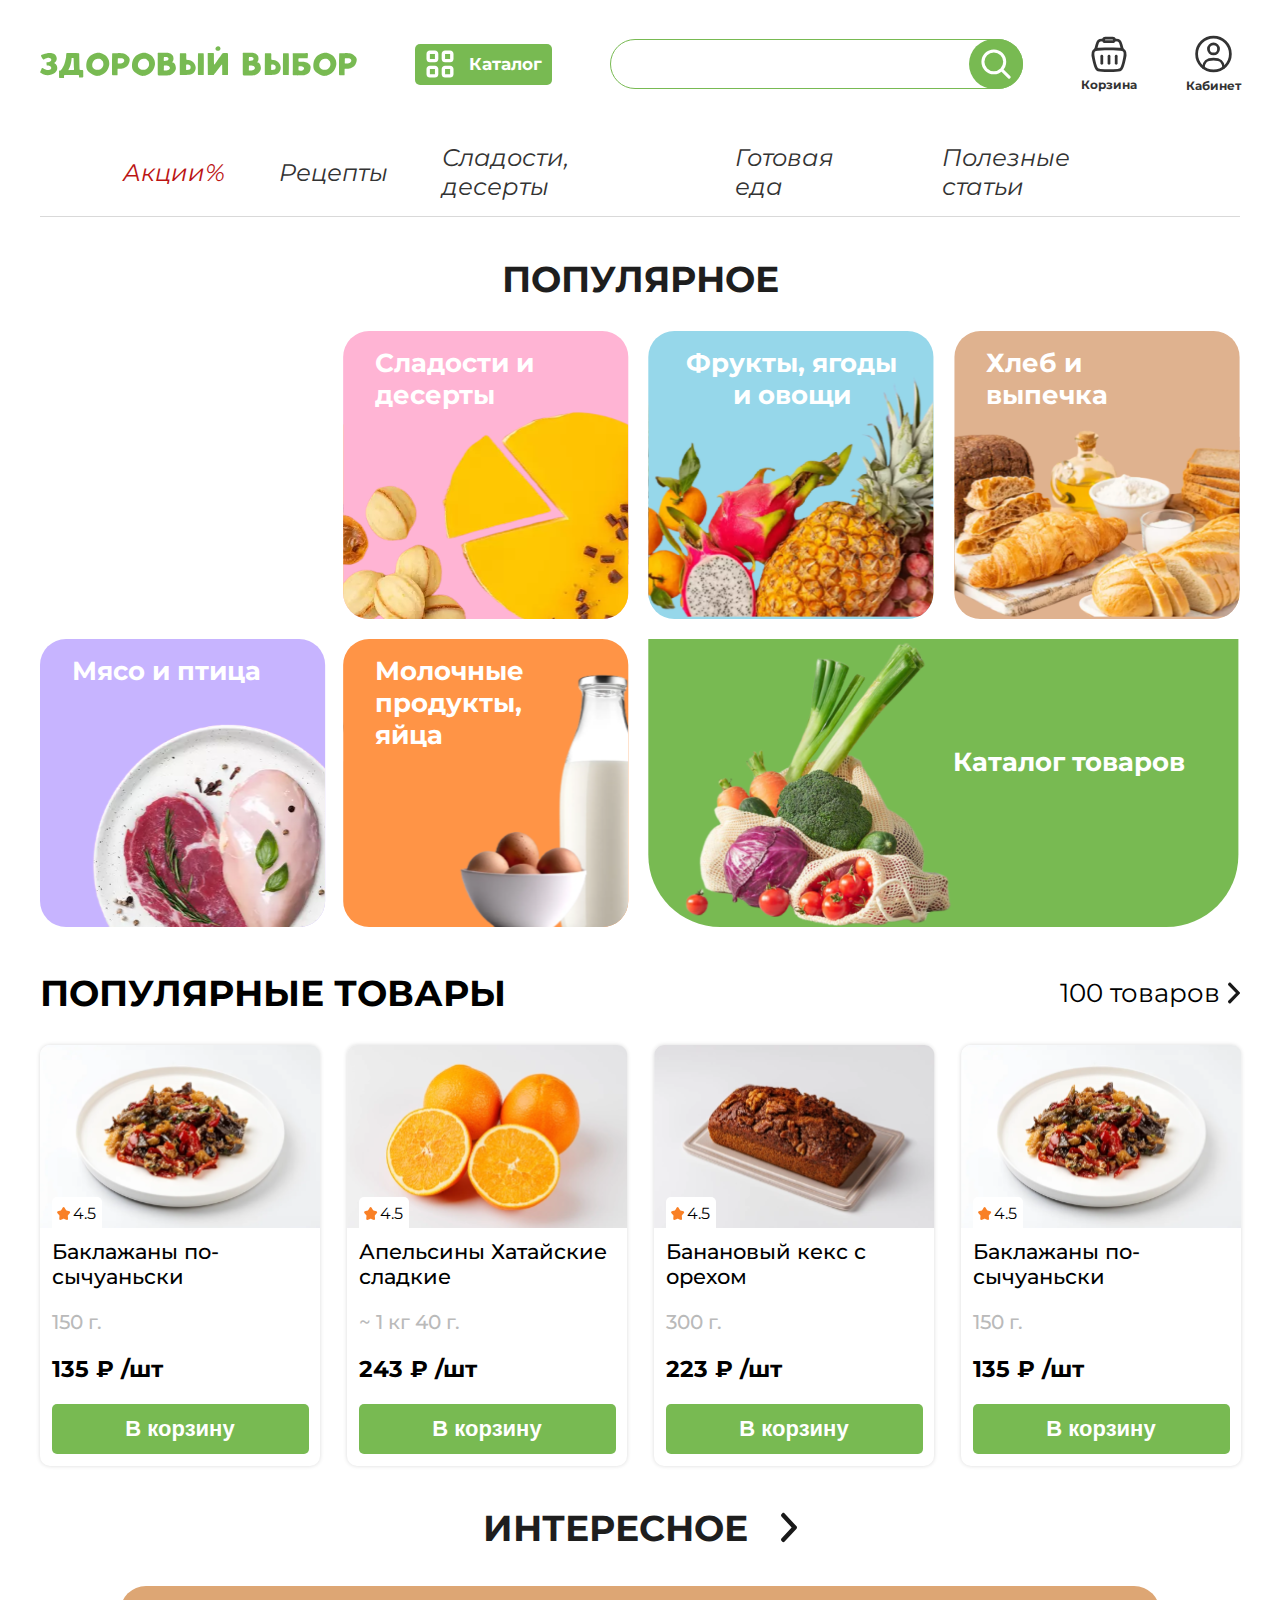
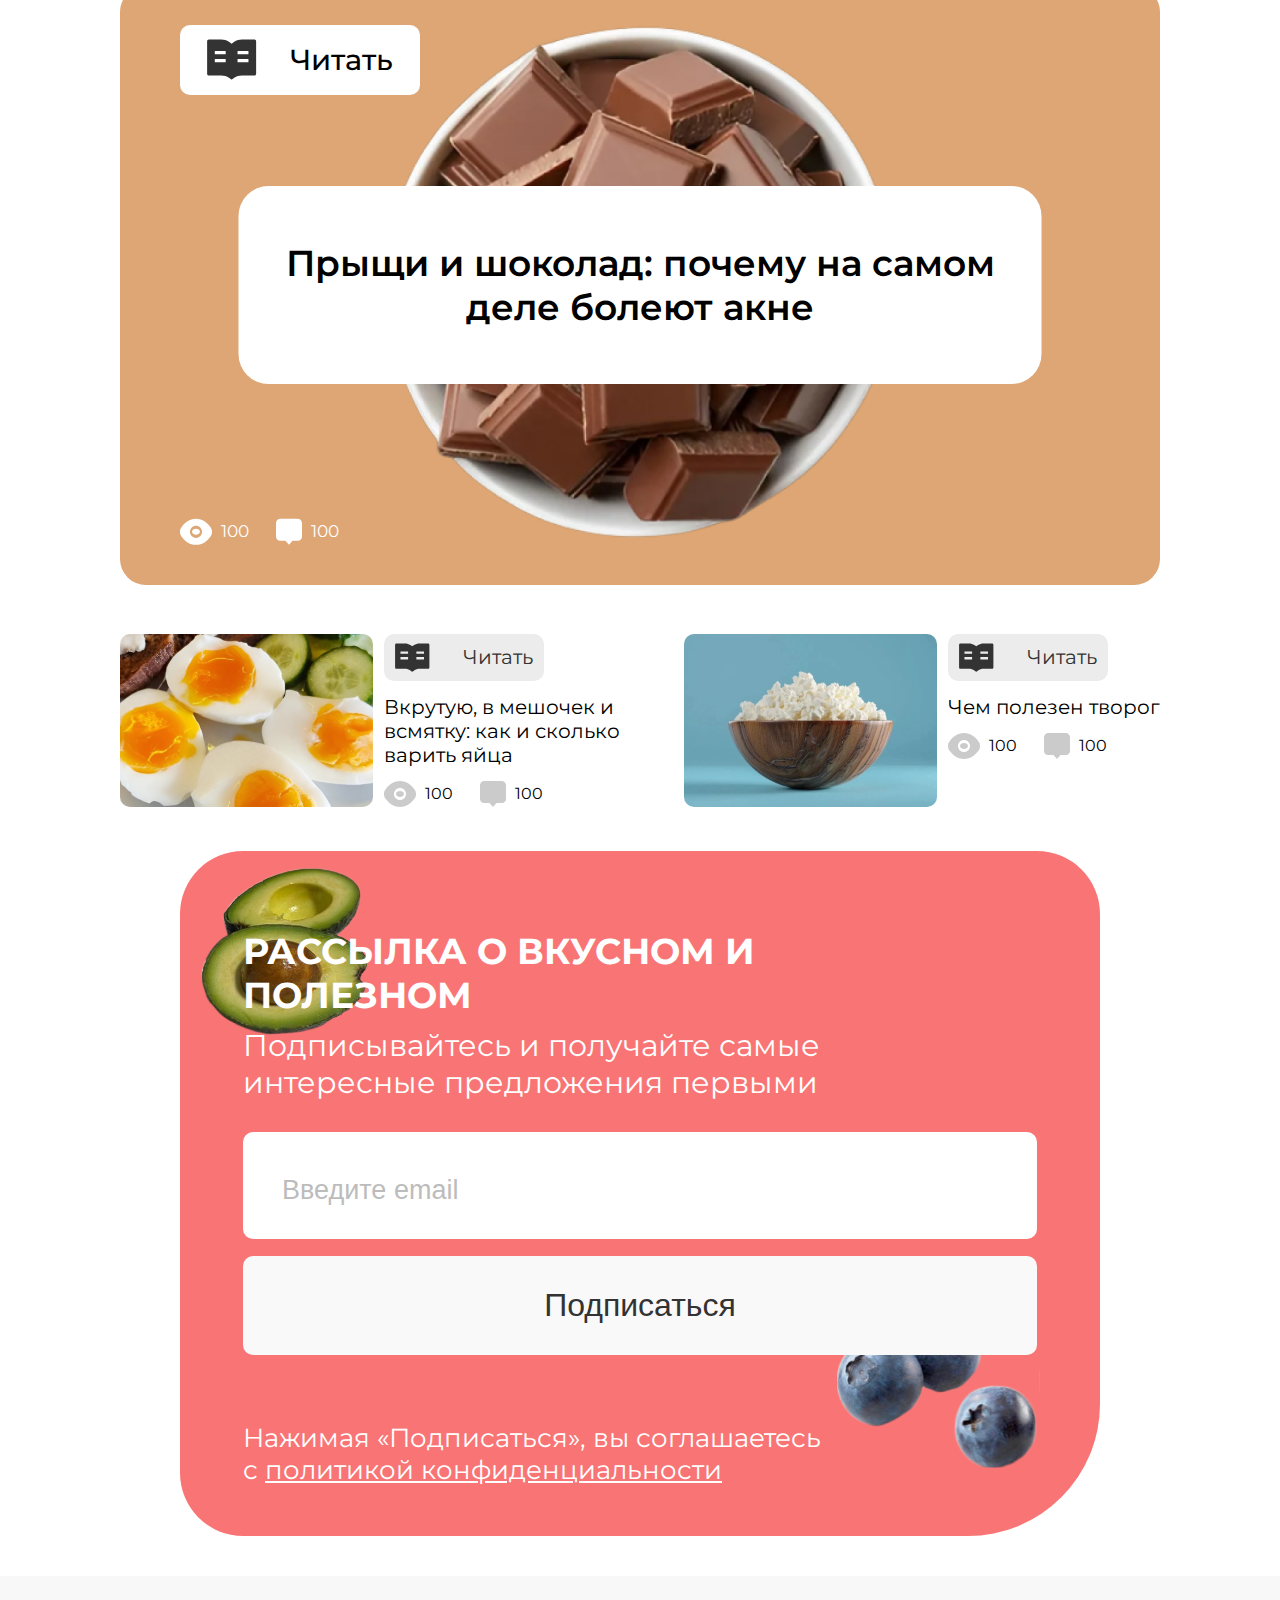
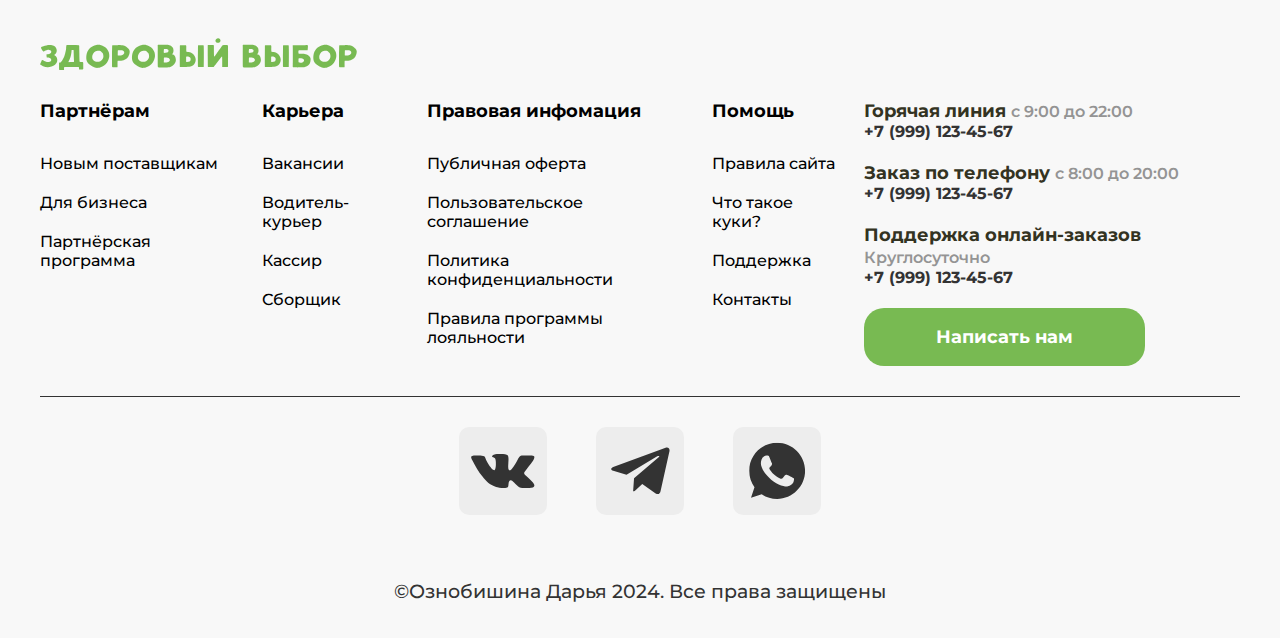
==== index.html @ 28a13ed7 "fix links to page" ====
<!doctype html>
<html lang="ru">
<head>
    <meta charset="UTF-8">
    <meta name="viewport"
          content="width=device-width, user-scalable=no, initial-scale=1.0, maximum-scale=1.0, minimum-scale=1.0">
    <meta http-equiv="X-UA-Compatible" content="ie=edge">
    <link rel="stylesheet" href="assets/css/style.css">
    <title>Главная</title>
</head>
<body>
<!--header-->
<header>
    <div class="max-width">
        <div class="header-logo">
            <a href="index.html"><img src="assets/image/logo.svg" alt=""></a>
        </div>
        <div class="header-catalog">
            <a href="category.html">
                <img src="assets/image/catalog-button.svg" alt="">
                <p>
                    Каталог
                </p>
            </a>
        </div>
        <div class="header-input">
            <form action="" method="">
                <input type="text" name="search" id="">
                <button type="submit"><img src="assets/image/search.svg" alt=""></button>
            </form>
        </div>
        <div class="header-menu">
            <a href="cart.html">
                <img src="assets/image/cart.svg" alt="">
                <p>Корзина</p>
            </a>
            <a href="profile.html">
                <img src="assets/image/account.svg" alt="">
                <p>Кабинет</p>
            </a>
        </div>
    </div>
</header>
<!--categories-->
<div class="categories">
    <div class="max-width">
        <a href="" class="active-category">Акции%</a>
        <a href="">Рецепты</a>
        <a href="">Сладости, десерты</a>
        <a href="">Готовая еда</a>
        <a href="">Полезные статьи</a>
    </div>
</div>
<!--banner-->
<div class="banner">
    <div class="max-width">
    </div>
</div>
<!--популярное-->
<div class="popular">
    <div class="max-width">
        <div class="popular-h">
            ПОПУЛЯРНОЕ
        </div>
        <div class="popular-categories">
            <div class="popular-start">
                <a class="popular-block">
                    <p>Готовые рационы</p>
                    <img src="assets/image/gotovye_products.svg" alt="">
                </a>
                <a class="popular-block">
                    <p>Сладости и десерты</p>
                    <img src="assets/image/sladosti.svg" alt="">
                </a>
                <a class="popular-block">
                    <p>Мясо и птица</p>
                    <img src="assets/image/meat.svg" alt="">
                </a>
                <a class="popular-block">
                    <p>Молочные продукты, яйца</p>
                    <img src="assets/image/milk.svg" alt="">
                </a>
            </div>
            <div class="popular-end">
                <a class="popular-block">
                    <p>Фрукты, ягоды и овощи </p>
                    <img src="assets/image/fructs.svg" alt="">
                </a>
                <a class="popular-block">
                    <p>Хлеб и выпечка</p>
                    <img src="assets/image/bread.svg" alt="">
                </a>
                <a class="popular-block">
                    <p>Каталог товаров</p>
                    <img src="assets/image/catalog.svg" alt="">
                </a>
            </div>
        </div>
    </div>
</div>
<!--популярные продукты-->
<div class="pop">
    <div class="max-width">
        <div class="pop-header">
            <p>ПОПУЛЯРНЫЕ ТОВАРЫ</p>
            <a href="category.html">
                <p>100 товаров</p>
                <img src="assets/image/button.svg" alt="">
            </a>
        </div>
        <div class="pop-main">
            <div class="pop-item">
                <div class="pop-image">
                    <img src="assets/image/product.svg" alt="">
                    <div class="pop-star">
                        <img src="assets/image/star.svg" alt="">
                        <p>4.5</p>
                    </div>
                </div>
                <div class="pop-title">
                    <p>Баклажаны по-сычуаньски</p>
                </div>
                <div class="pop-weight">
                    150 г.
                </div>
                <div class="pop-price">
                    135 ₽ /шт
                </div>
                <form action="" method="post">
                    <button type="submit">В корзину</button>
                </form>
            </div>
            <div class="pop-item">
                <div class="pop-image">
                    <img src="assets/image/product2.svg" alt="">
                    <div class="pop-star">
                        <img src="assets/image/star.svg" alt="">
                        <p>4.5</p>
                    </div>
                </div>
                <div class="pop-title">
                    <p>Апельсины Хатайские сладкие</p>
                </div>
                <div class="pop-weight">
                    ~ 1 кг 40 г.
                </div>
                <div class="pop-price">
                    243 ₽ /шт
                </div>
                <form action="" method="post">
                    <button type="submit">В корзину</button>
                </form>
            </div>
            <div class="pop-item">
                <div class="pop-image">
                    <img src="assets/image/product3.svg" alt="">
                    <div class="pop-star">
                        <img src="assets/image/star.svg" alt="">
                        <p>4.5</p>
                    </div>
                </div>
                <div class="pop-title">
                    <p>Банановый кекс с орехом</p>
                </div>
                <div class="pop-weight">
                    300 г.
                </div>
                <div class="pop-price">
                    223 ₽ /шт
                </div>
                <form action="" method="post">
                    <button type="submit">В корзину</button>
                </form>
            </div>
            <div class="pop-item">
                <div class="pop-image">
                    <img src="assets/image/product4.svg" alt="">
                    <div class="pop-star">
                        <img src="assets/image/star.svg" alt="">
                        <p>4.5</p>
                    </div>
                </div>
                <div class="pop-title">
                    <p>Баклажаны по-сычуаньски</p>
                </div>
                <div class="pop-weight">
                    150 г.
                </div>
                <div class="pop-price">
                    135 ₽ /шт
                </div>
                <form action="" method="post">
                    <button type="submit">В корзину</button>
                </form>
            </div>
        </div>
    </div>
</div>
<!--интересное-->
<div class="interes">
    <div class="max-width">
        <a href="" class="interes-h">
            <p>ИНТЕРЕСНОЕ</p>
            <img src="assets/image/button.svg" alt="">
        </a>
        <div class="intres-main">
            <a href="" class="interes-read">
                <img src="assets/image/book.svg" alt="">
                <p>Читать</p>
            </a>
            <div class="interes-image">
                <img src="assets/image/interes.svg" alt="">
            </div>
            <div class="interes-title">
                <p>Прыщи и шоколад: почему на самом деле болеют акне</p>
            </div>
            <div class="interes-info">
                <div><img src="assets/image/yea.svg" alt="">100</div>
                <div><img src="assets/image/message.svg" alt="">100</div>
            </div>
        </div>
        <div class="interes-side">
            <div class="interes-side-item">
                <div class="interes-side-image">
                    <img src="assets/image/interes3.svg" alt="">
                </div>
                <div class="interes-side-info">
                    <a href="" class="interes-info-read"><img src="assets/image/book.svg" alt="">
                        <p>Читать</p></a>
                    <div class="interes-info-title">
                        Вкрутую, в мешочек и всмятку: как и сколько варить яйца
                    </div>
                    <div class="interes-info-count">
                        <div><img src="assets/image/yea-gray.svg" alt="">
                            <p>100</p></div>
                        <div><img src="assets/image/message-gray.svg" alt="">
                            <p>100</p></div>
                    </div>
                </div>
            </div>
            <div class="interes-side-item">
                <div class="interes-side-image">
                    <img src="assets/image/interes2.svg" alt="">
                </div>
                <div class="interes-side-info">
                    <a href="" class="interes-info-read">
                        <img src="assets/image/book.svg" alt="">
                        <p>Читать</p>
                    </a>
                    <div class="interes-info-title">
                        Чем полезен творог
                    </div>
                    <div class="interes-info-count">
                        <div><img src="assets/image/yea-gray.svg" alt="">
                            <p>100</p></div>
                        <div><img src="assets/image/message-gray.svg" alt="">
                            <p>100</p></div>
                    </div>
                </div>
            </div>
        </div>
    </div>
</div>
<div class="send">
    <div class="max-width">
        <div class="send-block">
            <img src="assets/image/send.svg" alt="">
            <img src="assets/image/send2.svg" alt="">
            <div class="send-h1">РАССЫЛКА О ВКУСНОМ И ПОЛЕЗНОМ</div>
            <div class="send-p">Подписывайтесь и получайте самые интересные предложения первыми</div>
            <form action="" method="post">
                <input type="text" name="" placeholder="Введите email">
                <button type="submit">Подписаться</button>
            </form>
            <div class="send-politic">
                Нажимая «Подписаться», вы соглашаетесь <br>с <a href="">политикой конфиденциальности</a>
            </div>
        </div>
    </div>
</div>
<footer>
    <div class="max-width">
        <div class="footer-info">
            <div class="footer-info-up">
                <a href="index.html"><img src="assets/image/logo.svg" alt=""></a>
            </div>
            <div class="footer-info-down">
                <div class="footer-down-accordion">
                    <div class="footer-accordion-up">
                        Партнёрам
                    </div>
                    <div class="footer-accordion-down">
                        <p>Новым поставщикам</p>
                        <p>Для бизнеса</p>
                        <p>Партнёрская программа</p>
                    </div>
                </div>
                <div class="footer-down-accordion">
                    <div class="footer-accordion-up">
                        Карьера
                    </div>
                    <div class="footer-accordion-down">
                        <p>Вакансии</p>
                        <p>Водитель-курьер</p>
                        <p>Кассир</p>
                        <p>Сборщик</p>
                    </div>
                </div>
                <div class="footer-down-accordion">
                    <div class="footer-accordion-up">
                        Правовая инфомация
                    </div>
                    <div class="footer-accordion-down">
                        <p>Публичная оферта</p>
                        <p>Пользовательское соглашение</p>
                        <p>Политика конфиденциальности</p>
                        <p>Правила программы лояльности</p>
                    </div>
                </div>
                <div class="footer-down-accordion">
                    <div class="footer-accordion-up">
                        Помощь
                    </div>
                    <div class="footer-accordion-down">
                        <p>Правила сайта</p>
                        <p>Что такое куки?</p>
                        <p>Поддержка</p>
                        <p>Контакты</p>
                    </div>
                </div>
                <div class="footer-down-phones">
                    <div class="down-numbers">
                        <div class="down-numbers-title">Горячая линия
                            <span>с 9:00 до 22:00</span></div>
                        <div class="down-numbers-phone">+7 (999) 123-45-67</div>
                    </div>
                    <div class="down-numbers">
                        <div class="down-numbers-title">Заказ по телефону
                            <span>с 8:00 до 20:00</span></div>
                        <div class="down-numbers-phone">+7 (999) 123-45-67</div>
                    </div>
                    <div class="down-numbers">
                        <div class="down-numbers-title">Поддержка онлайн-заказов
                            <span>Круглосуточно</span></div>
                        <div class="down-numbers-phone">+7 (999) 123-45-67</div>
                    </div>
                    <div class="down-button">
                        <a href="">Написать нам</a>
                    </div>
                </div>
            </div>
        </div>
        <div class="footer-messenger">
            <a href=""><img src="assets/image/vk.svg" alt=""></a>
            <a href=""><img src="assets/image/telegram.svg" alt=""></a>
            <a href=""><img src="assets/image/what.svg" alt=""></a>
        </div>
        <div class="footer-right">
            ©Ознобишина Дарья 2024. Все права защищены
        </div>
    </div>
</footer>
</body>
</html>
---- assets/css/style.css ----
/*отключение дефолтных стилей*/
*,
*:before,
*:after {
    padding: 0;
    margin: 0;
    text-decoration: none;
    list-style: none;
    box-sizing: border-box;
}

a {
    color: inherit;
}

/*главные стили*/
body {
    display: flex;
    min-height: 100vh;
    flex-direction: column;
}

.max-width {
    max-width: 1200px;
    margin: 0 auto;
}

@font-face {
    font-family: 'montserrat';
    src: url('../fonts/Montserrat-VariableFont_wght.ttf');
}

@font-face {
    font-family: 'montserrat-italic';
    src: url('../fonts/Montserrat-Italic-VariableFont_wght.ttf');
}

/*хедер*/
header .max-width {
    display: flex;
    align-items: center;
    gap: 58px;
    padding: 35px 0;
    font-family: 'montserrat', sans-serif;
}

.header-catalog {
    padding: 6.5px 10.5px;
    font-size: 17px;
    font-family: 'montserrat', sans-serif;
    font-weight: 700;
    background-color: #78BA52;
    color: white;
    border-radius: 5px;
}

.header-catalog a {
    display: flex;
    align-items: center;
    gap: 15px;
}

.header-input {
    position: relative;
}

.header-input input {
    height: 50px;
    max-width: 413px;
    background-color: transparent;
    border: 1px solid #78ba52;
    border-radius: 25px;
    width: 413px;
    padding-left: 30px;
}

.header-input button {
    position: absolute;
    top: 0;
    right: 0;
    border: none;
    padding: 10px 11.9px;
    background-color: #78BA52;
    border-radius: 100px;
    max-height: 50px;
}

.header-menu {
    display: flex;
    gap: 49px;
    align-items: center;
}

.header-menu a {
    display: flex;
    align-items: center;
    flex-direction: column;
    gap: 5px;
    font-size: 12px;
    font-weight: 700;
    color: #333;
}

/*categories*/
.categories .max-width {
    display: flex;
    gap: 54px;
    align-items: center;
    font-family: 'montserrat-italic', sans-serif;
    padding: 15px 82.5px;
    border-bottom: 1px solid #D9D9D9;
}

.categories .max-width a {
    color: #333;
    font-size: 24px;
}

.categories .max-width .active-category {
    color: #BB1414;
}

/*banner*/
.banner {}

.swiper-button-next,
.swiper-button-prev {
    position: absolute;
    top: 50%;
    transform: translateY(-50%);
    width: 50px;
    height: 50px;
    background-color: rgba(0, 0, 0, 0.5);
    color: white;
    border-radius: 50%;
    text-align: center;
    line-height: 50px;
    cursor: pointer;
}

.swiper-button-prev {
    left: 20px;
}

.swiper-button-next {
    right: 20px;
}

/*popular*/
.popular {
    font-family: 'montserrat', sans-serif;
    margin-top: 40px;
}

.popular-h {
    text-align: center;
    color: #1E1E1E;
    font-size: 36px;
    font-weight: bold;
    margin-bottom: 30px;
}

.popular-block {
    position: relative;
}

.popular-block p {
    position: absolute;
    left: 32px;
    top: 16px;
    font-size: 26px;
    max-width: 223px;
    font-weight: 700;
}

.popular-end .popular-block:first-child {
    text-align: center;
}

.popular-start .popular-block:last-child p {
    max-width: 190px;
}

.popular-end .popular-block:last-child p {
    position: absolute;
    top: 107px;
    left: 305px;
    max-width: 260px;
}

.popular-block img {
    z-index: -1;
}

.popular-categories {
    display: flex;
    color: #fff;
    gap: 19px;
}

.popular-start {
    display: grid;
    grid-template-columns: repeat(2, 1fr);
    grid-column-gap: 17px;
    grid-row-gap: 16px;
}

.popular-end {
    display: flex;
    flex-wrap: wrap;
    column-gap: 20px;
    row-gap: 16px;
}

/*популярные товары*/
.pop {
    font-family: 'montserrat', sans-serif;
    margin-top: 40px;
}

.pop-header {
    display: flex;
    justify-content: space-between;
    align-items: center;
}

.pop-header p {
    font-size: 36px;
    font-weight: bold;
}

.pop-header a p {
    font-size: 26px;
    font-weight: normal;
}

.pop-header a {
    align-items: center;
    display: flex;
    gap: 8px;
}

.pop-main {
    margin-top: 30px;
    display: flex;
    gap: 27px;
}

.pop-item {
    display: flex;
    box-shadow: 0 0 4px rgba(0, 0, 0, 0.15);
    flex-direction: column;
    border-radius: 10px;
    max-width: 280px;

}

.pop-image {
    position: relative;
}

.pop-star {
    position: absolute;
    left: 11.5px;
    bottom: 0;
    display: flex;
    align-items: center;
    gap: 2px;
    padding: 6.73px 5.5px 10px 5.5px;
    background-color: white;
    border-radius: 5px 5px 0 0;
}

.pop-title {
    font-size: 21px;
    font-weight: 500;
    color: #000;
    margin: 6px 11.5px 21px 11.5px;
}

.pop-weight {
    color: #BABABA;
    font-size: 20px;
    font-weight: 500;
    margin: 0 11.5px 21px;
}

.pop-price {
    font-size: 23px;
    font-weight: bold;
    margin: 0 11.5px 21px;
}

.pop-item form {
    padding: 0 11.5px;
    margin-bottom: 11.5px;
}

.pop-item form button {
    width: 100%;
    padding: 12px 0;
    border: none;
    font-size: 22px;
    background-color: #78BA52;
    font-weight: bold;
    border-radius: 5px;
    color: #fff;
}

/*интересное*/
.interes {
    font-family: 'montserrat', sans-serif;
    margin-top: 40px;
}

.interes-h {
    color: #1E1E1E;
    font-weight: bold;
    font-size: 36px;
    display: flex;
    gap: 33px;
    align-items: center;
    justify-content: center;
    margin-bottom: 36px;
}

.interes-h img {
    height: 31px;
}

.intres-main {
    position: relative;
    max-width: 1040px;
    margin: 0 auto;
}

.interes-read {
    position: absolute;
    top: 39px;
    left: 60px;
    display: flex;
    align-items: center;
    gap: 33px;
    background-color: white;
    padding: 14.5px 27px;
    border-radius: 10px;
    font-size: 29px;
    font-weight: 500;
}

.interes-image {
    display: flex;
    align-items: center;
    justify-content: center;
    background-color: #DDA674;
    border-radius: 26px;
}

.interes-title {
    position: absolute;
    max-width: 803px;
    width: 100%;
    text-align: center;
    top: 50%;
    left: 50%;
    transform: translate(-50%, -50%);
    font-weight: 600;
    font-size: 36px;
    background-color: white;
    padding: 55px 45px;
    border-radius: 30px;
}

.interes-info {
    position: absolute;
    font-size: 17px;
    color: white;
    display: flex;
    align-items: center;
    left: 60px;
    bottom: 40px;
    gap: 27px;
}

.interes-info div {
    display: flex;
    gap: 9px;
    align-items: center;
}

.interes-side {
    max-width: 1040px;
    margin: 0 auto;
    display: flex;
    padding-top: 49px;
    justify-content: space-between;
}

.interes-side-item {
    display: flex;
    gap: 11px;
    max-width: 508px;
}

.interes-side-image {}

.interes-side-info {
    display: flex;
    flex-direction: column;
    gap: 14px;
    align-items: start;
}

.interes-info-read {
    color: #333333;
    font-size: 20px;
    font-weight: 400;
    display: flex;
    align-items: center;
    gap: 33px;
    padding: 9px 11px;
    background-color: #ECECEC;
    border-radius: 10px;
}

.interes-info-read img {
    height: 29px;
}

.interes-info-title {
    font-size: 20px;
    font-weight: 400;
}

.interes-info-count {
    display: flex;
    align-items: center;
    gap: 27px;
}

.interes-info-count div {
    display: flex;
    align-items: center;
    gap: 9px;
}

/*форма отправки*/
.send {
    margin-top: 40px;
    font-family: 'montserrat', sans-serif;
}

.send-block {
    max-width: 920px;
    margin: 0 auto;
    display: flex;
    flex-direction: column;
    position: relative;
    background-color: #F97575;
    padding: 78px 63px 50px 63px;
    border-radius: 63px 63px 132px 63px;
}

.send-block img:first-child {
    position: absolute;
    top: 16px;
    left: 21px;
    z-index: 0;
}

.send-block img:nth-child(2) {
    position: absolute;
    bottom: 68px;
    right: 60px;
    z-index: 0;
}

.send-h1 {
    max-width: 675px;
    font-size: 36px;
    font-weight: 700;
    color: #fff;
    z-index: 2;
    margin-bottom: 10px;
}

.send-p {
    max-width: 756px;
    font-size: 30px;
    font-weight: 400;
    color: #fff;
    z-index: 2;
    margin-bottom: 31px;
}

.send-politic {
    color: #fff;
    font-size: 26px;
    font-weight: 400;
    max-width: 600px;
    z-index: 2;
}

.send-block form {
    z-index: 2;
    margin-bottom: 67px;
    display: flex;
    flex-direction: column;
    align-items: center;
}

.send-block form input {
    width: 100%;
    padding: 43px 0 33px 39px;
    border-radius: 10px;
    border: none;
    margin-bottom: 17px;
    outline: none;
    color: #333;
    font-size: 27px;
    font-weight: 500;
}

.send-block form input::placeholder {
    color: #BCBCBC;
    font-size: 27px;
    font-weight: 500;
    text-align: start;
}

.send-block form button {
    width: 100%;
    color: #333;
    font-size: 32px;
    font-weight: 500;
    border-radius: 10px;
    padding: 31px 0;
    border: none;
    background-color: #F9F9F9;
    cursor: pointer;
}

.send-politic a {
    text-decoration-line: underline;
}

/*footer*/
footer {
    background-color: #F8F8F8;
    font-family: 'montserrat', sans-serif;
    margin-top: 40px;
}

.footer-info {
    display: flex;
    flex-direction: column;
}

.footer-info-up {
    margin: 62px 0 25px;
}

.footer-info-down {
    display: flex;
    gap: 29px;
    margin-bottom: 30px;
}

.footer-down-accordion {}

.footer-accordion-up {
    font-size: 18px;
    font-weight: 700;
    margin-bottom: 32px;
}

.footer-accordion-down {
    display: flex;
    flex-direction: column;
    font-size: 16px;
    font-weight: 500;
    gap: 20px;
}

.footer-down-phones {
    display: flex;
    flex-direction: column;
    align-items: start;
    gap: 21px;
}

.down-numbers {}

.down-numbers-title {
    font-weight: 700;
    font-size: 18px;
    color: #332;
}

.down-numbers-title span {
    font-size: 16px;
    font-weight: 600;
    color: #949494;
}

.down-numbers-phone {
    color: #333;
    font-weight: 700;
    font-size: 16px;
}

.down-button {
    border-radius: 20px;
    font-size: 18px;
    font-weight: 700;
    color: #fff;
    background-color: #78BA52;
    padding: 18px 72px;
}

.footer-messenger {
    border-top: 1px solid #333333;
    display: flex;
    justify-content: center;
    align-items: center;
    gap: 49px;
    padding: 30px 0;
}

.footer-messenger a {
    background-color: #EDEDED;
    height: 88px;
    width: 88px;
    display: flex;
    align-items: center;
    border-radius: 10px;
    justify-content: center;

}

.footer-right {
    color: #333;
    font-size: 19px;
    font-weight: 500;
    text-align: center;
    padding: 35px 0;
}

.category .max-width {
    padding-top: 40px;
    display: flex;
    gap: 35px;
    flex-direction: column;
    padding-left: 80px;
    padding-right: 80px;
}

.category-path {
    font-family: 'montserrat', sans-serif;
    font-size: 28px;
    font-weight: 400;
    color: #9b9b9b;
}

.category-title {
    font-family: 'montserrat', sans-serif;
    font-size: 36px;
    font-weight: 500;
    color: #333;
}

.category-blocks {
    display: grid;
    grid-template-columns: repeat(4, 1fr);
    gap: 26px;
}

.category-block {
    position: relative;
}

.category-block p {
    font-family: 'montserrat', sans-serif;
    font-style: italic;
    color: #161616;
    position: absolute;
    left: 24px;
    top: 24px;
    font-size: 22px;
    font-weight: 500;
    max-width: 172px;
}

.popular-block img {
    z-index: -1;
}


.catalog {
    margin-top: 40px;
}

.catalog .max-width {
    padding-top: 40px;
    display: flex;

    gap: 58px;
    flex-direction: column;

    justify-content: center;
    align-items: center;
    padding-left: 80px;
}

.catalog--back {
    display: flex;
    align-items: center;
    gap: 6px;
    margin-left: 430px;

}

.catalog--back a {
    font-family: 'montserrat', sans-serif;
    font-size: 28px;
    font-weight: 400;
    color: #333;
}

.catalog-parts {
    display: flex;
    gap: 80px;
}

.catalog-filter {
    display: flex;
    flex-direction: column;
    gap: 14px;
    padding: 0 17px;
    border: 2px solid #78ba52;
    max-width: max-content;
    max-height: 140px;
}

.filter-title {
    padding-left: 17px;
    font-family: 'montserrat', sans-serif;
    font-size: 24px;
    font-weight: 500;
    color: #333;
}

.filter-items {
    padding-left: 17px;
    display: flex;
    gap: 15px;
    flex-direction: column;
}

.filter-item {

    display: flex;
    /* align-items: center;
    justify-content: center; */
    gap: 15px;
}

.filter-item .catalog-checkbox {
    border: 4px solid #d9d9d9;
    border-radius: 5px;
    width: 30px;
    height: 30px;
}

.filter-item p {
    display: flex;
    align-items: center;
    justify-content: center;
    font-family: 'montserrat', sans-serif;
    font-size: 14px;
    font-weight: 400;
    color: #333;
}

.catalog-main {
    display: flex;
    flex-direction: column;
}

.catalog-main-title {
    font-family: 'montserrat', sans-serif;
    font-size: 36px;
    font-weight: 500;
    color: #333;
}

.catalog-main-extra {
    padding-top: 7px;
    display: flex;
    align-items: flex-end;
    /* justify-content: space-between; */
    gap: 246px;
    flex-direction: row;
    max-width: 840px;
}

.extra-count {
    font-family: 'montserrat', sans-serif;
    font-size: 24px;
    font-weight: 400;
    color: #333;
}

.extra-action {
    display: flex;
    align-items: flex-start;
    justify-content: flex-start;
    flex-direction: row;
    gap: 27px;
}

.active-filter {
    display: flex;
    align-items: center;
    justify-content: center;
    font-family: 'montserrat', sans-serif;
    font-size: 17px;
    font-weight: 500;
    text-align: center;
    color: #78ba52;
    border-radius: 10px;
    width: 198px;
    height: 47px;
    background: #e1f2d7;
}

.filter {
    display: flex;
    align-items: center;
    justify-content: center;

    font-family: 'montserrat', sans-serif;
    font-size: 17px;
    font-weight: 400;
    text-align: center;
    color: #333;
    border-radius: 10px;
    width: 198px;
    height: 47px;
    background: #e7e7e7;
}


.catalog-main-blocks {
    padding-top: 59px;
    display: grid;
    grid-template-columns: repeat(2, 1fr);
    gap: 24px;
}

.catalog-main-block {
    display: flex;
    box-shadow: 0 0 4px rgba(0, 0, 0, 0.15);
    flex-direction: column;
    border-radius: 10px;
    max-width: 400px;
}

.catalog-image {
    position: relative;

}

.imageProduct {

    width: 400px;
    height: 208px;
}

.catalog-star {
    position: absolute;
    left: 11.5px;
    bottom: 0;
    display: flex;
    align-items: center;
    gap: 2px;
    padding: 10px 10px 10px 10px;
    background-color: #fff;
    border-radius: 5px 5px 0 0;
}

.catalog-star img {
    width: 20px;
    height: 20px;
}

.catalog-star p {
    font-family: 'montserrat', sans-serif;
    font-weight: 600;
    font-size: 16px;
    color: #000;
}

.catalog-title {
    font-size: 28px;
    font-weight: 500;
    color: #333;
    font-family: 'montserrat', sans-serif;

    margin: 23px 16.8px 14px 16.8px;
    height: 64px;
}

.catalog-weight {
    color: #BABABA;
    font-size: 24px;
    font-weight: 500;
    font-family: 'montserrat', sans-serif;

    margin: 0 16.8px 17px;
}

.catalog-price {
    display: flex;
    justify-content: center;
    align-items: center;

    font-family: 'montserrat', sans-serif;
    font-size: 24px;
    font-weight: 700;
    color: #333;

    margin: 0 16.8px 17px;

    border-radius: 10px;
    width: 148px;
    height: 56px;
    background: #f1f1f1;
}


.catalog-main-block form {
    padding: 0 11.5px;
    margin-bottom: 11.5px;
}

.catalog-main-block form button {
    width: 100%;
    padding: 12px 0;
    border: none;
    font-size: 22px;
    background-color: #78BA52;
    font-weight: bold;
    border-radius: 5px;
    color: #fff;
}

.catalog-switch {
    display: flex;
    justify-content: center;
    align-items: center;

    width: 699px;
    height: 66px;
    gap: 58px;
}

.button {
    display: flex;
    align-items: center;
    justify-content: center;

    border: 1px solid #8b8b8b;
    padding: 20px 40px;
    width: 189px;
    height: 66px;
    background: #fff;

    font-family: 'montserrat', sans-serif;
    color: #8b8b8b;
    font-size: 30px;
    font-weight: 500;
}

.active-number {


    padding: 20px 40px;
    width: 81px;
    height: 66px;
    background: #78ba52;
    display: flex;
    justify-content: center;
    align-items: center;
}

.active-number a {
    font-family: 'montserrat', sans-serif;
    color: #fff;
    font-size: 30px;
    font-weight: 500;
}

.number {
    display: flex;
    justify-content: center;
    align-items: center;
    border: 1px solid #8b8b8b;
    padding: 20px 40px;
    width: 81px;
    height: 66px;
    background: #fff;
}

.number a {
    font-family: 'montserrat', sans-serif;
    color: #8b8b8b;
    font-size: 30px;
    font-weight: 500;
}

.switch-number {

    display: flex;
    flex-direction: row;
    gap: 42px;
    width: 205px;
    height: 66px;

}
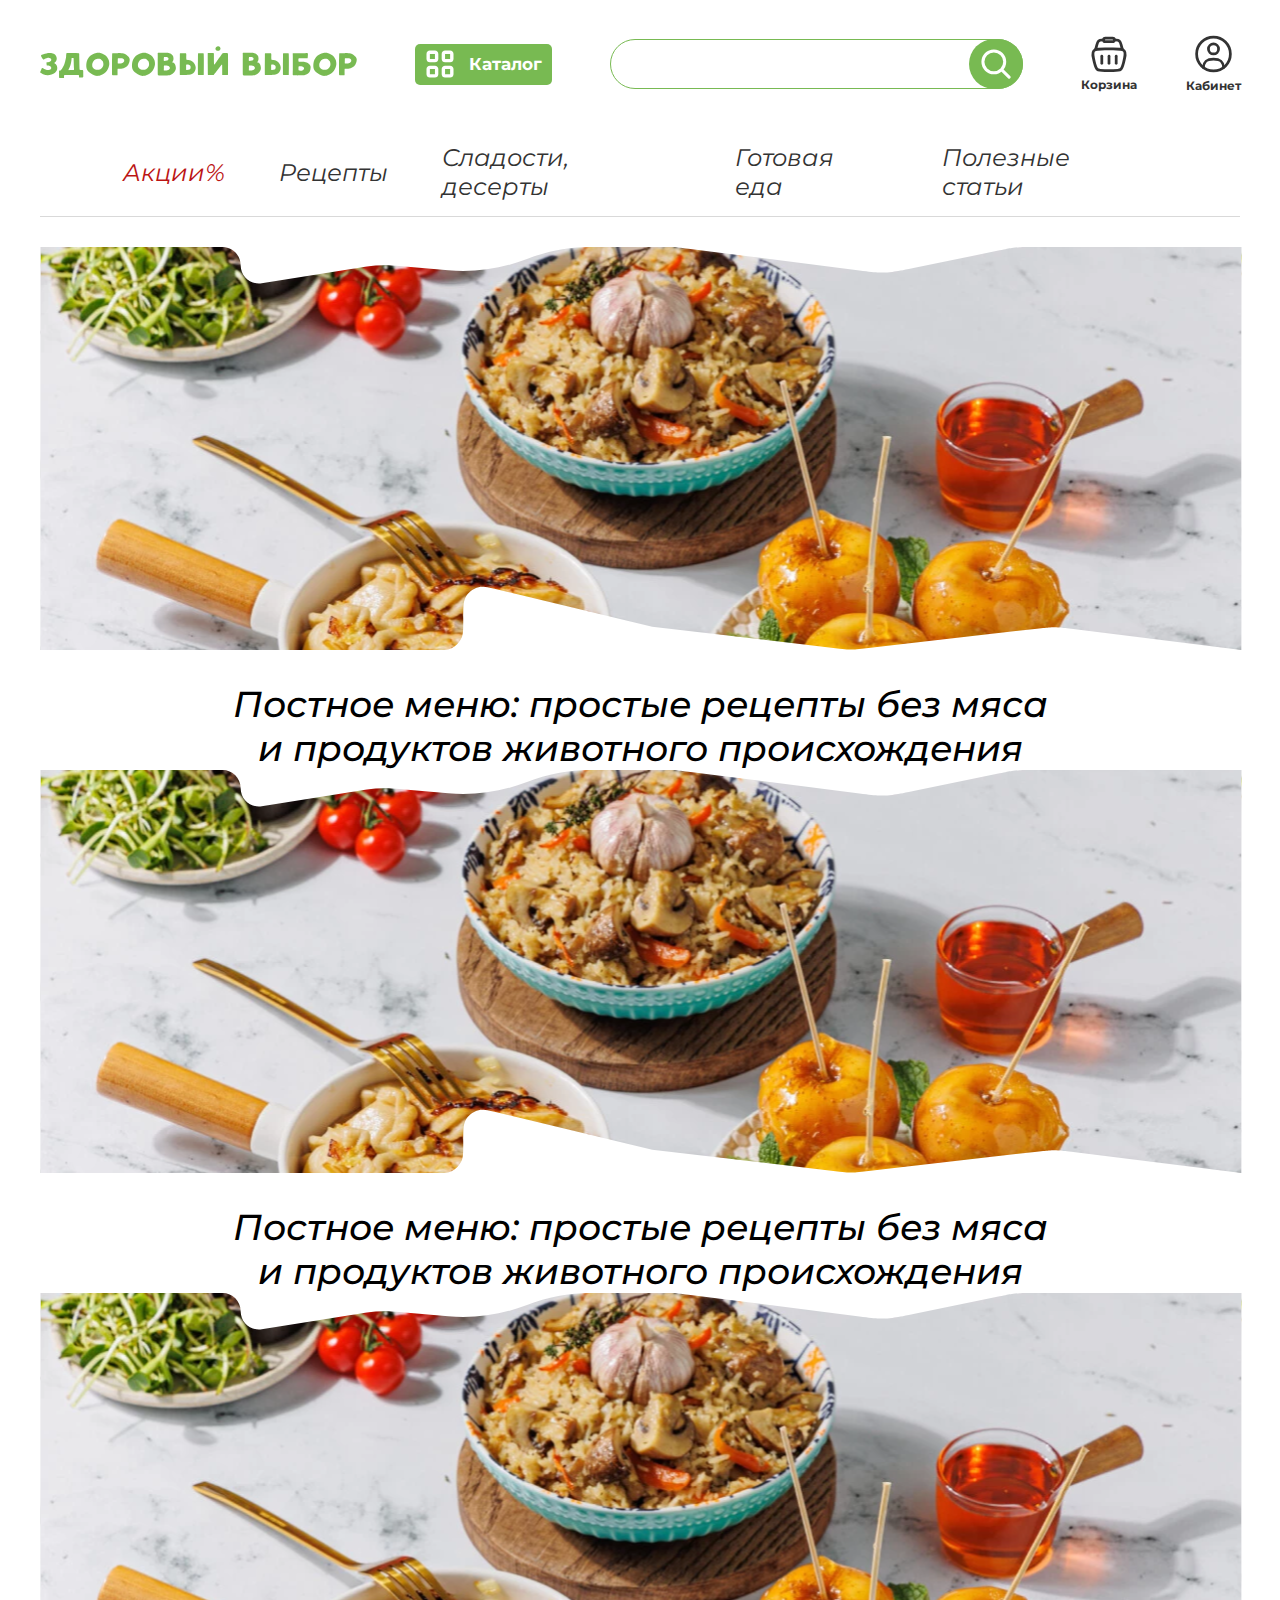
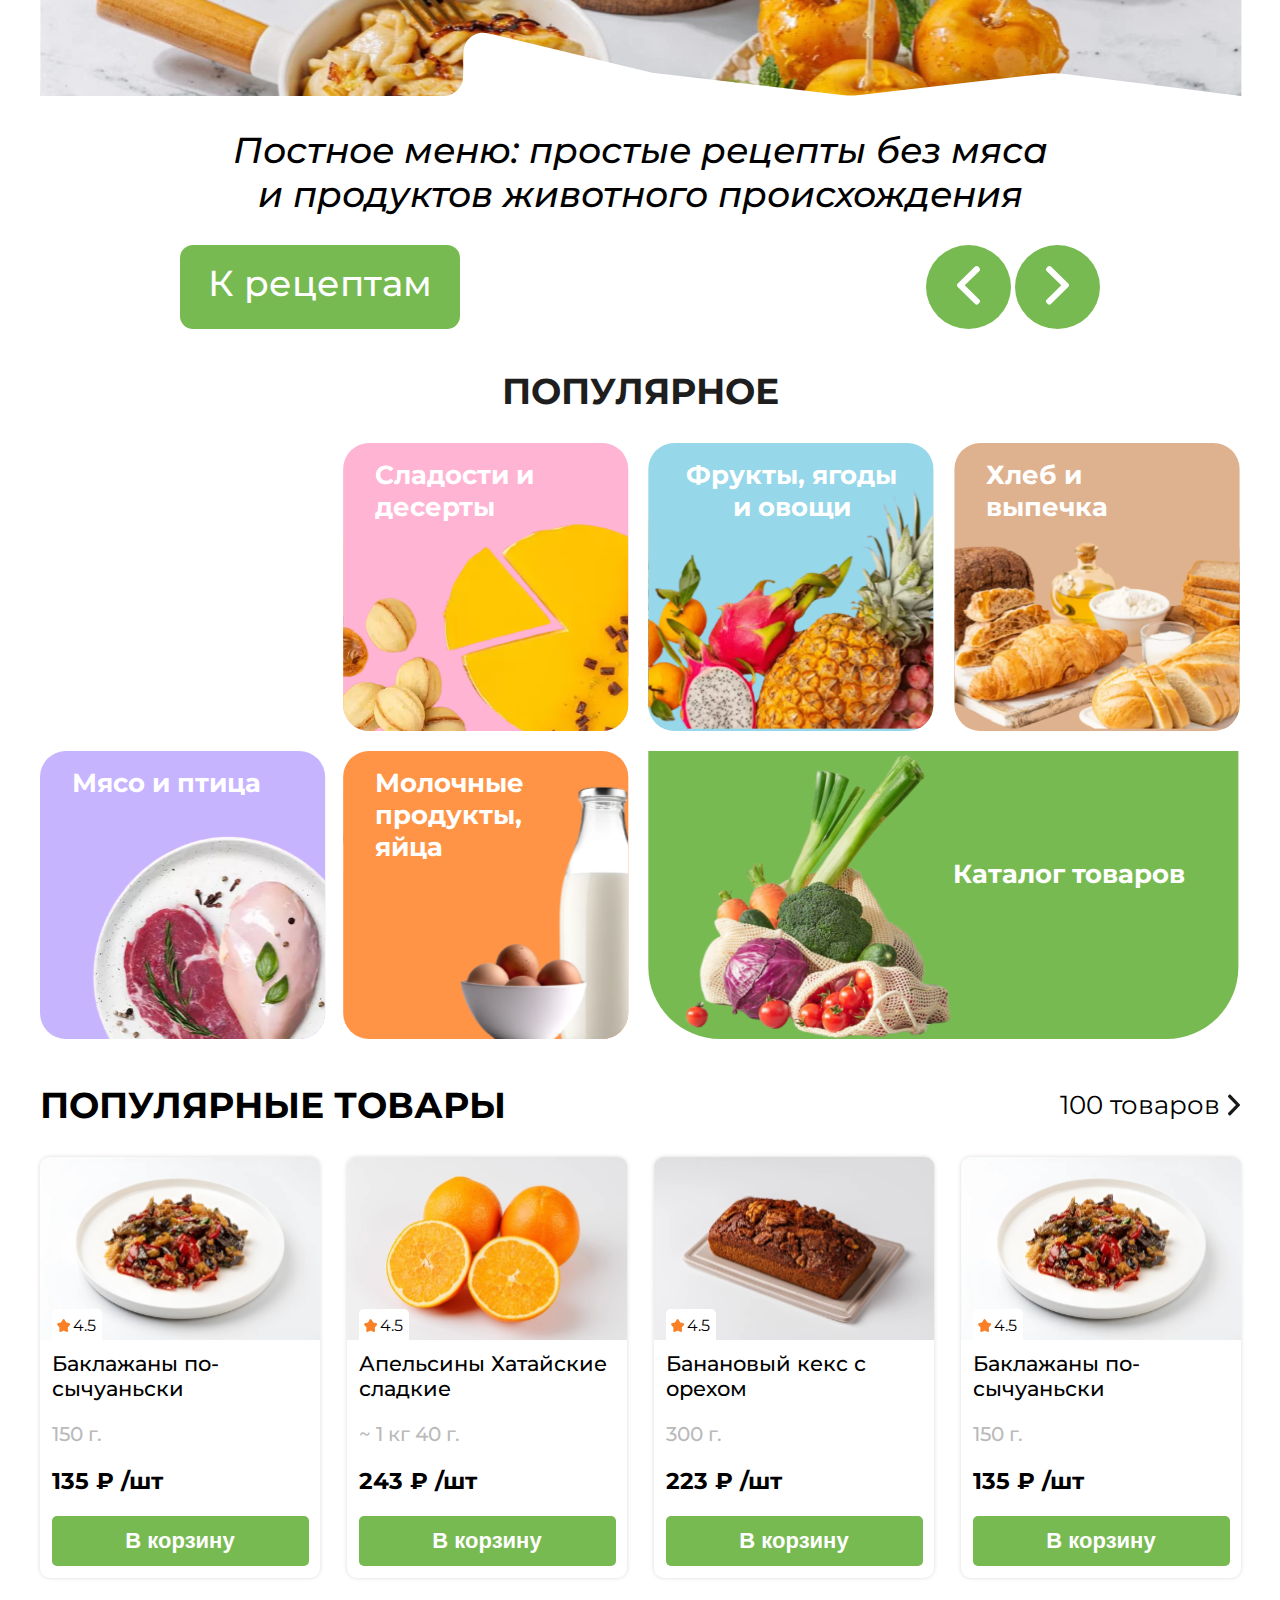
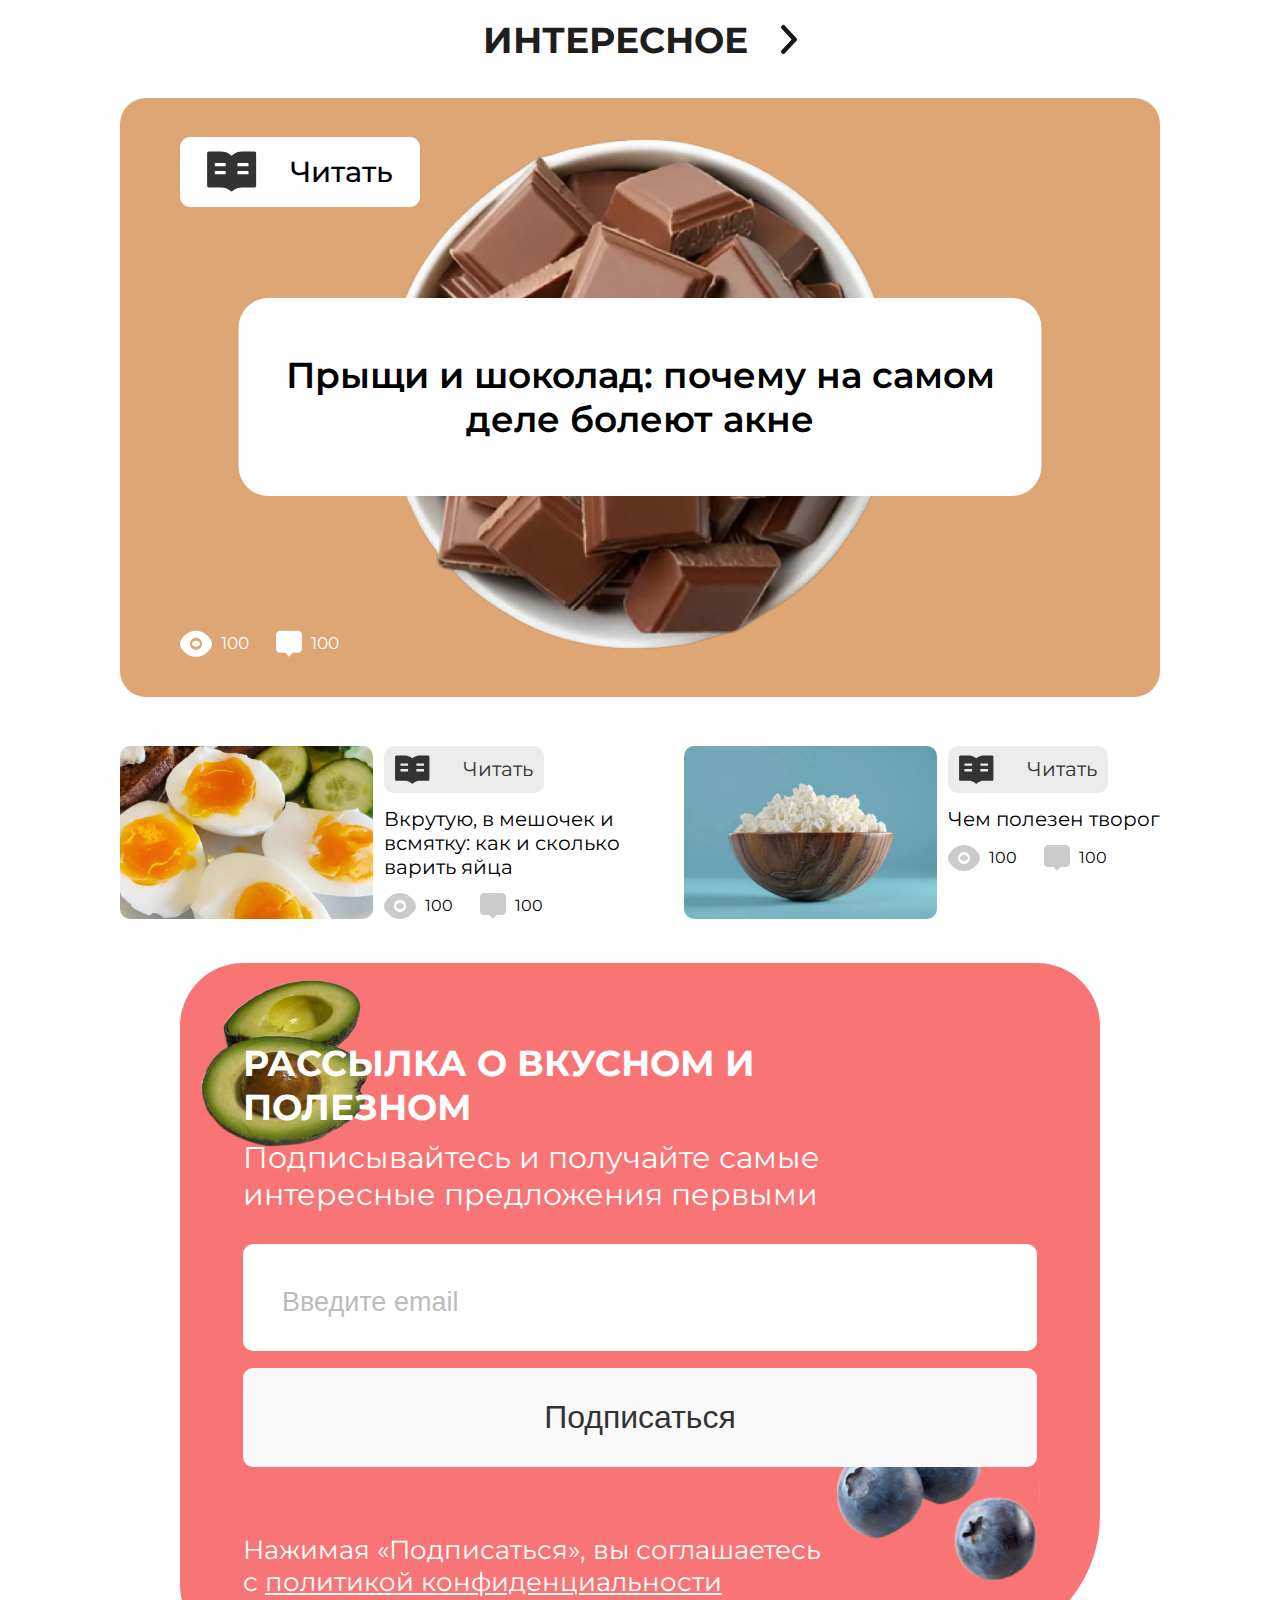
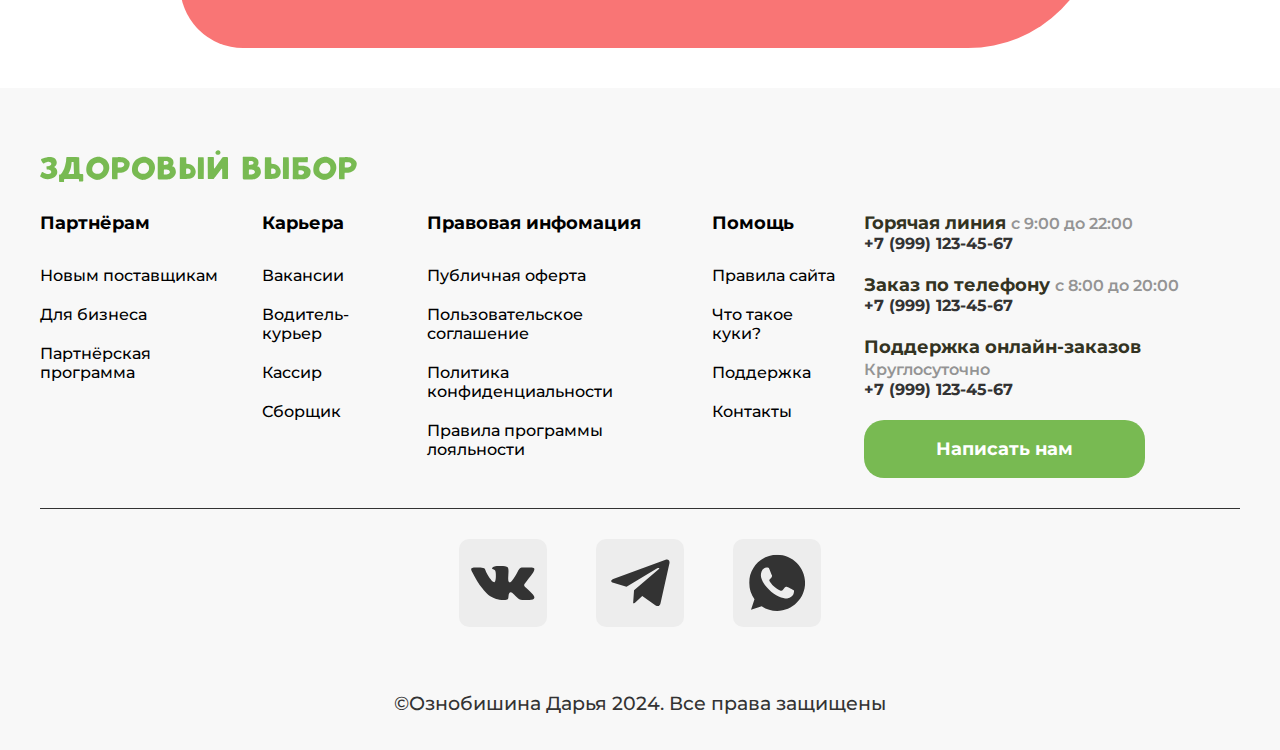
==== commit 2dfcee40: "add banner slider" ====
--- a/index.html
+++ b/index.html
@@ -6,6 +6,8 @@
           content="width=device-width, user-scalable=no, initial-scale=1.0, maximum-scale=1.0, minimum-scale=1.0">
     <meta http-equiv="X-UA-Compatible" content="ie=edge">
     <link rel="stylesheet" href="assets/css/style.css">
+    <link rel="stylesheet" href="https://cdn.jsdelivr.net/npm/@glidejs/glide/dist/css/glide.core.min.css">
+    <link rel="stylesheet" href="https://cdn.jsdelivr.net/npm/@glidejs/glide/dist/css/glide.theme.min.css">
     <title>Главная</title>
 </head>
 <body>
@@ -54,8 +56,45 @@
 <!--banner-->
 <div class="banner">
     <div class="max-width">
-    </div>
-</div>
+        <div class="glide">
+            <div class="glide__track" data-glide-el="track">
+                <ul class="glide__slides">
+                    <li class="glide__slide">
+                        <img src="assets/image/banner.svg" alt="Image 1">
+                        <p>Постное меню: простые рецепты без мяса <br>и продуктов животного происхождения</p>
+                    </li>
+                    <li class="glide__slide">
+                        <img src="assets/image/banner.svg" alt="Image 2">
+                        <p>Постное меню: простые рецепты без мяса <br>и продуктов животного происхождения</p>
+                    </li>
+                    <li class="glide__slide">
+                        <img src="assets/image/banner.svg" alt="Image 3">
+                        <p>Постное меню: простые рецепты без мяса <br>и продуктов животного происхождения</p>
+                    </li>
+                </ul>
+            </div>
+            <div class="banner-bottom">
+                <a href="">К рецептам</a>
+                <div class="custom-controls" data-glide-el="controls">
+                    <button class="glide__arrow glide__arrow--right" data-glide-dir="<"><img src="assets/image/banner_left.svg" alt=""></button>
+                    <button class="glide__arrow glide__arrow--left" data-glide-dir=">"><img src="assets/image/banner_right.svg" alt=""></button>
+                </div>
+            </div>
+        </div>
+    </div>
+</div>
+<script src="https://cdn.jsdelivr.net/npm/@glidejs/glide"></script>
+<script>
+    new Glide('.glide', {
+        type: 'slider',
+        startAt: 0,
+        perView: 1,
+        autoplay: 3000,
+        hoverpause: true,
+        animationDuration: 1000,
+        animationTimingFunc: 'linear'
+    }).mount();
+</script>
 <!--популярное-->
 <div class="popular">
     <div class="max-width">
--- a/assets/css/style.css
+++ b/assets/css/style.css
@@ -25,6 +25,15 @@
     margin: 0 auto;
 }
 
+.max-width-form {
+    max-width: 539px;
+    margin: 0 auto;
+}
+
+.container {
+    flex: 1;
+}
+
 @font-face {
     font-family: 'montserrat';
     src: url('../fonts/Montserrat-VariableFont_wght.ttf');
@@ -121,30 +130,51 @@
 }
 
 /*banner*/
-.banner {}
-
-.swiper-button-next,
-.swiper-button-prev {
-    position: absolute;
-    top: 50%;
-    transform: translateY(-50%);
-    width: 50px;
-    height: 50px;
-    background-color: rgba(0, 0, 0, 0.5);
+.banner {
+    margin-top: 30px;
+}
+.custom-controls {
+    position: relative;
+}
+.custom-controls button{
+    background-color: rgb(120, 186, 82);
+    border-width: initial;
+    border-style: none;
+    border-color: initial;
+    border-image: initial;
+    border-radius: 50%;
+    padding: 21px 30px;
+
+}
+
+.glide__slide{
+    text-align: center;
+}
+
+.banner-bottom{
+    max-width: 920px;
+    margin: 29px auto 0;
+    display: flex;
+    justify-content: space-between;
+}
+
+.banner-bottom a{
+    font-size: 36px;
+    font-family: montserrat, sans-serif;
+    font-weight: 500;
+    background-color: rgb(120, 186, 82);
     color: white;
-    border-radius: 50%;
-    text-align: center;
-    line-height: 50px;
-    cursor: pointer;
-}
-
-.swiper-button-prev {
-    left: 20px;
-}
-
-.swiper-button-next {
-    right: 20px;
-}
+    padding: 16px 28px;
+    border-radius: 13px;
+}
+
+.glide__slide p{
+    margin-top: 28px;
+    font-size: 36px;
+    font-family: montserrat-italic, sans-serif;
+    font-weight: 500;
+}
+/* Добавляем стили для кнопок */
 
 /*popular*/
 .popular {
@@ -758,10 +788,7 @@
 }
 
 .filter-item {
-
-    display: flex;
-    /* align-items: center;
-    justify-content: center; */
+    display: flex;
     gap: 15px;
 }
 
@@ -788,6 +815,14 @@
 }
 
 .catalog-main-title {
+    display: flex;
+    width: 100%;
+    justify-content: space-between;
+
+}
+
+.catalog-main-title p {
+
     font-family: 'montserrat', sans-serif;
     font-size: 36px;
     font-weight: 500;
@@ -797,9 +832,10 @@
 .catalog-main-extra {
     padding-top: 7px;
     display: flex;
-    align-items: flex-end;
-    /* justify-content: space-between; */
-    gap: 246px;
+    width: 100%;
+    align-items: end;
+    justify-content: space-between;
+    /* gap: 246px; */
     flex-direction: row;
     max-width: 840px;
 }
@@ -983,8 +1019,6 @@
 }
 
 .active-number {
-
-
     padding: 20px 40px;
     width: 81px;
     height: 66px;
@@ -1027,4 +1061,903 @@
     width: 205px;
     height: 66px;
 
+}
+
+
+.login,
+.register,
+.changeUser {
+    margin-top: 40px;
+    margin-bottom: 40px;
+
+    display: flex;
+    flex-direction: column;
+    justify-content: center;
+    align-items: center;
+}
+
+.login-h,
+.register-h,
+.changeUser-h {
+    font-family: 'montserrat', sans-serif;
+    font-size: 36px;
+    font-weight: 600;
+    letter-spacing: 0%;
+    color: #111;
+    margin-bottom: 22px;
+}
+
+.login form,
+.register form,
+.changeUser form {
+    width: 480px;
+    display: flex;
+    flex-direction: column;
+}
+
+.login form label,
+.register form label,
+.changeUser form label {
+    font-family: 'montserrat', sans-serif;
+    font-size: 20px;
+    font-weight: 500;
+    letter-spacing: 0%;
+    color: #4C4C4C;
+    margin-bottom: 16px;
+}
+
+.login form input,
+.register form input,
+.changeUser form input {
+    border: 1px solid #8B8B8B;
+    padding: 20px;
+    margin-bottom: 35px;
+
+    font-family: 'montserrat', sans-serif;
+    font-size: 20px;
+    color: #8B8B8B;
+    font-weight: 400;
+    letter-spacing: 0%;
+}
+
+.login form input::placeholder,
+.register form input::placeholder,
+.changeUser form input::placeholder {
+    font-family: 'montserrat', sans-serif;
+    font-size: 20px;
+    color: #8B8B8B;
+    font-weight: 400;
+    letter-spacing: 0%;
+}
+
+.login button,
+.register button,
+.changeUser button {
+    color: #fff;
+    background-color: #78ba52;
+    font-size: 24px;
+    padding: 20px 0;
+    font-weight: 600;
+    letter-spacing: 0%;
+    border: none;
+    margin-bottom: 35px;
+}
+
+.login a,
+.register a {
+    font-family: 'montserrat', sans-serif;
+    font-size: 24px;
+    font-weight: 600;
+    letter-spacing: 0%;
+    color: #333;
+    background-color: transparent;
+    border: 1px solid #78ba52;
+    text-align: center;
+    padding: 20px 0;
+}
+
+.extraButtonAdmin {
+    display: flex;
+    flex-direction: column;
+    gap: 8px;
+}
+
+.addProduct {
+    border-radius: 10px;
+    padding: 10px;
+    width: 199px;
+    height: 43px;
+    font-family: 'montserrat', sans-serif;
+    font-weight: 600;
+    font-size: 17px;
+    text-align: center;
+    color: #fff;
+    background: #78ba52;
+}
+
+.cart {
+    margin-top: 24px;
+}
+
+.cart-path a {
+    font-family: 'montserrat', sans-serif;
+    font-weight: 400;
+    font-size: 28px;
+    color: #9b9b9b;
+}
+
+.cart-title {
+    margin-top: 35px;
+    margin-bottom: 50px;
+
+    font-family: 'montserrat', sans-serif;
+    font-weight: 600;
+    font-size: 36px;
+    color: #333;
+}
+
+.cart-parts {
+    display: flex;
+    width: 100%;
+    justify-content: space-between;
+}
+
+.cart-left {
+    display: flex;
+    flex-direction: column;
+}
+
+.leftCartTitle {
+    margin-bottom: 16px;
+    font-family: 'montserrat', sans-serif;
+
+    font-weight: 500;
+    font-size: 26px;
+    color: #333;
+}
+
+.cart-left form {
+    width: 502px;
+    display: flex;
+    flex-direction: column;
+}
+
+.cart-left form label {
+    margin-top: 10px;
+    font-family: 'montserrat', sans-serif;
+    font-size: 20px;
+    font-weight: 500;
+    letter-spacing: 0%;
+    color: #4C4C4C;
+    margin-bottom: 10px;
+}
+
+.cart-left form input {
+    border-radius: 5px;
+    width: 100%;
+    height: 86px;
+    border: 1px solid #8B8B8B;
+    padding: 32px;
+    font-family: 'montserrat', sans-serif;
+    font-size: 20px;
+    color: #8B8B8B;
+    font-weight: 400;
+    letter-spacing: 0%;
+}
+
+.cart-left form input::placeholder {
+    font-family: 'montserrat', sans-serif;
+    font-size: 20px;
+    color: #8B8B8B;
+    font-weight: 400;
+    letter-spacing: 0%;
+}
+
+.cart-right {
+    display: flex;
+    flex-direction: column;
+}
+
+.countCart {
+    display: flex;
+    width: 100%;
+    justify-content: space-between;
+}
+
+.countCart a {
+    font-family: 'montserrat', sans-serif;
+
+    font-weight: 400;
+    font-size: 28px;
+    color: #000;
+}
+
+.countCart p {
+    font-family: 'montserrat', sans-serif;
+
+    font-weight: 500;
+    font-size: 28px;
+    color: #000;
+}
+
+.delete {
+    display: flex;
+    justify-content: center;
+    gap: 5px;
+}
+
+.productCart {
+    margin-top: 49px;
+    padding-bottom: 49px;
+    display: flex;
+    gap: 20px;
+    border-bottom: 1px solid #8b8b8b;
+}
+
+.infaCart {
+    display: flex;
+    flex-direction: column;
+    width: 100%;
+    gap: 16px;
+}
+
+.titleCartProduct {
+    font-family: 'montserrat', sans-serif;
+    font-weight: 500;
+    font-size: 28px;
+    color: #1e1e1e;
+}
+
+.extraInfaCart {
+    display: flex;
+    width: 100%;
+    align-items: center;
+    justify-content: space-between;
+}
+
+.priceCart {
+    border-radius: 10px;
+    width: 113px;
+    height: 40px;
+
+    background: #dda674;
+
+    font-family: 'montserrat', sans-serif;
+    display: flex;
+    align-items: center;
+    justify-content: center;
+    font-weight: 700;
+    font-size: 20px;
+    color: #fff;
+}
+
+.counterCart {
+    display: flex;
+    width: 176px;
+    height: 58px;
+}
+
+.counter--minus {
+    display: flex;
+    justify-content: center;
+    align-items: center;
+    width: 58px;
+    height: 58px;
+    background: #78ba52;
+}
+
+.counter--count {
+    display: flex;
+    align-items: center;
+    justify-content: center;
+    border: 1px solid #78ba52;
+    width: 60px;
+    height: 58px;
+    font-family: 'montserrat', sans-serif;
+    font-weight: 500;
+    font-size: 26px;
+    color: #333;
+}
+
+.counter--plus {
+    display: flex;
+    justify-content: center;
+    align-items: center;
+    width: 58px;
+    height: 58px;
+    background: #78ba52;
+}
+
+.infaPriceCart {
+    margin-top: 17px;
+    padding-bottom: 17px;
+
+    display: flex;
+    gap: 21px;
+    flex-direction: column;
+
+    border-bottom: 1px solid #8b8b8b;
+}
+
+.infaPriceText {
+    font-family: 'montserrat', sans-serif;
+
+    font-weight: 500;
+    font-size: 25px;
+    color: #333;
+    display: flex;
+    width: 100%;
+    justify-content: space-between;
+}
+
+.infaPriceExtra {
+    font-family: 'montserrat', sans-serif;
+    font-weight: 500;
+    font-size: 15px;
+    color: #8b8b8b;
+}
+
+.infaPriceMain {
+    display: flex;
+    width: 100%;
+    justify-content: space-between;
+
+    font-family: 'montserrat', sans-serif;
+    font-weight: 600;
+    font-size: 25px;
+    color: #333;
+}
+
+.buttonCart {
+    margin-top: 25px;
+    border-radius: 5px;
+    width: 560px;
+    height: 77px;
+    background: #78ba52;
+    font-family: 'montserrat', sans-serif;
+    font-weight: 700;
+    font-size: 26px;
+    color: #fff;
+    display: flex;
+    justify-content: center;
+    align-items: center;
+}
+
+.product-path {
+    margin-top: 40px;
+    display: flex;
+    gap: 6px;
+    align-items: center;
+}
+
+.product-path a {
+    font-family: 'montserrat', sans-serif;
+    font-weight: 400;
+    font-size: 28px;
+    color: #333;
+}
+
+.product-part {
+    display: flex;
+    flex-direction: column;
+    gap: 40px;
+    margin-top: 48px;
+
+}
+
+.product-top {
+    display: flex;
+    width: 100%;
+    justify-content: space-between;
+}
+
+.product-down {
+    display: flex;
+    width: 100%;
+    justify-content: space-between;
+}
+
+
+.product-left {
+    display: flex;
+    flex-direction: column;
+    width: 100%;
+    max-width: 560px;
+    justify-content: space-between;
+}
+
+.product-down .product-left {
+    gap: 16px;
+}
+
+.product-right {
+    display: flex;
+    flex-direction: column;
+    gap: 16px;
+    max-width: 500px;
+}
+
+
+.product-name {
+    font-family: 'montserrat', sans-serif;
+    font-weight: 600;
+    font-size: 36px;
+    color: #1e1e1e;
+}
+
+.product-star {
+    display: flex;
+    gap: 5px;
+}
+
+.product-star p {
+    font-family: 'montserrat', sans-serif;
+    font-weight: 500;
+    font-size: 26px;
+    color: #333;
+}
+
+.groupStars {
+    display: flex;
+    gap: 5px;
+}
+
+.groupStars img {
+    width: 28px;
+    height: 28px;
+}
+
+.infa {
+    display: flex;
+    align-items: center;
+    gap: 22px;
+}
+
+.price-product {
+    display: flex;
+    align-items: center;
+    justify-content: center;
+    border-radius: 10px;
+    width: 233px;
+    height: 67px;
+    background: #dda674;
+}
+
+.price-product p {
+    font-family: 'montserrat', sans-serif;
+    font-weight: 700;
+    font-size: 36px;
+    text-align: center;
+    color: #fff;
+}
+
+
+.weight-product {
+    font-family: 'montserrat', sans-serif;
+    font-weight: 500;
+    font-size: 28px;
+    color: #bababa;
+}
+
+.product-button {
+    border-radius: 5px;
+    max-width: 560px;
+    height: 90px;
+    background: #78ba52;
+    display: flex;
+    justify-content: center;
+    align-items: center;
+
+    font-family: 'montserrat', sans-serif;
+    font-weight: 700;
+    font-size: 35px;
+    text-align: center;
+    color: #fff;
+}
+
+
+
+.block-name {
+    font-family: 'montserrat', sans-serif;
+    font-weight: 700;
+    font-size: 32px;
+    color: #333;
+}
+
+.block-text {
+    max-width: 560px;
+    font-family: 'montserrat', sans-serif;
+    font-weight: 400;
+    font-size: 22px;
+    color: #333;
+}
+
+.block-infa {
+    display: flex;
+    gap: 29px;
+    width: 100%;
+}
+
+.block-item {
+    display: flex;
+    flex-direction: column;
+}
+
+.name-item {
+    font-family: 'montserrat', sans-serif;
+    font-weight: 400;
+    font-size: 24px;
+    color: #333;
+}
+
+.numbers-item {
+    font-family: 'montserrat', sans-serif;
+    font-weight: 700;
+    font-size: 26px;
+    color: #333;
+}
+
+
+.red {
+    margin: 74px auto;
+    max-width: 703px;
+    border: 5px solid #d9d9d9;
+    padding: 23px 68.5px 26.5px 68.5px;
+    display: flex;
+    flex-direction: column;
+    align-items: center;
+}
+
+.red-h {
+    font-family: 'montserrat', sans-serif;
+    font-size: 38px;
+    font-weight: 400;
+    text-align: center;
+    letter-spacing: 0%;
+    color: #333;
+}
+
+.red-input {
+    width: 100%;
+    display: flex;
+    flex-direction: column;
+    gap: 25px;
+    margin-top: 20px;
+}
+
+.red-input label {
+    font-family: 'montserrat', sans-serif;
+    font-size: 22px;
+    font-weight: 500;
+    letter-spacing: 0%;
+}
+
+.red-input input[type='text'] {
+    font-family: 'montserrat', sans-serif;
+    font-size: 22px;
+
+    border: 2px solid #c1c1c1;
+    border-radius: 10px;
+    height: 50px;
+}
+
+
+.red button {
+    font-family: 'montserrat', sans-serif;
+    margin-top: 20px;
+    font-size: 18px;
+    color: #fff;
+    font-weight: 600;
+    letter-spacing: 0%;
+    border: none;
+    padding: 21px 94.5px;
+    background-color: #78ba52;
+    border-radius: 5px;
+}
+
+.container {
+    flex: 1;
+}
+
+.accordion {
+    padding-top: 52px;
+    margin-bottom: 44px;
+
+}
+
+.details {
+    border-top: 1px solid #8b8b8b;
+    border-bottom: 1px solid #8b8b8b;
+
+
+    position: relative;
+    display: block;
+    max-width: 100%;
+    padding-top: 35px;
+    padding-bottom: 15px;
+
+    background: rgba(255, 255, 255, 0.5);
+    border-radius: 5px;
+    transition: 0.3s;
+    overflow: hidden;
+}
+
+.details::after {
+
+    z-index: 12;
+    position: absolute;
+    right: 24px;
+    top: 45px;
+    content: "";
+    display: block;
+    width: 14px;
+    height: 14px;
+    border-right: 3px solid #333333;
+    border-bottom: 3px solid #333333;
+    transform: rotate(-45deg);
+    transform-origin: center;
+    transition: .3s;
+}
+
+.details[open]::after {
+    transform: rotate(45deg);
+}
+
+.details[open] .details__content {
+    margin-top: 0;
+}
+
+.details__title {
+    z-index: 10;
+    position: relative;
+    background: #fff;
+    border-radius: 5px;
+
+    padding-bottom: 24px;
+    font-family: 'montserrat', sans-serif;
+    font-weight: 700;
+    font-size: 28px;
+    color: #333;
+    cursor: pointer;
+    list-style: none;
+    font-weight: 700;
+    transition: .3s;
+}
+
+.details__content {
+    z-index: 0;
+    position: relative;
+    padding: 24px;
+    font-size: 18px;
+    margin-top: -100px;
+    transition: .3s;
+}
+
+.details__content p {
+    font-family: 'montserrat', sans-serif;
+    font-weight: 400;
+    font-size: 22px;
+    color: #333;
+}
+
+.details__content p:last-child {
+    margin-bottom: 0;
+}
+
+.details__content p:first-child {
+    margin-top: 0;
+}
+
+.buttonActionProducts {
+    display: flex;
+    width: 100%;
+    justify-content: space-between;
+}
+
+.buttonChangeProducts,
+.buttonDeleteProducts {
+    display: flex;
+    align-items: center;
+    justify-content: center;
+    border-radius: 20px;
+    padding: 10px;
+    width: 247px;
+    height: 52px;
+}
+
+
+
+.buttonChangeProducts {
+    background: rgba(96, 141, 208, 0.88);
+}
+
+.buttonDeleteProducts {
+    background: #E07272;
+}
+
+.buttonAddProducts a,
+.buttonChangeProducts a,
+.buttonDeleteProducts a {
+    font-family: 'montserrat', sans-serif;
+    font-weight: 500;
+    font-size: 20px;
+    text-align: center;
+    color: #fff;
+}
+
+.profile .max-width {
+    padding-top: 54px;
+    padding-bottom: 54px;
+
+    background-color: #F3F3F3;
+    display: flex;
+    justify-content: center;
+    align-items: center;
+    gap: 100px;
+}
+
+.icon-user {
+    display: flex;
+
+}
+
+.nameUser {
+    font-family: 'montserrat', sans-serif;
+    font-weight: 500;
+    font-size: 32px;
+    color: #040404;
+}
+
+.switch-pages-profile {
+    display: flex;
+    gap: 14px;
+    flex-wrap: wrap;
+    max-width: 684px;
+}
+
+.switch-pages-profile a {
+    border: 1px solid #8b8b8b;
+    border-radius: 5px;
+    padding: 10px 15px;
+    width: max-content;
+    height: 57px;
+    background: #fff;
+
+
+    font-family: 'montserrat', sans-serif;
+    font-weight: 400;
+    font-size: 30px;
+    color: #111;
+}
+
+.switch-pages-profile a:hover {
+    background: #78ba52;
+    color: #fff;
+}
+
+
+.about-count-month {
+    font-family: 'montserrat', sans-serif;
+    font-weight: 400;
+    font-size: 36px;
+    color: #000;
+}
+
+.infa-about-blocks {
+    font-family: 'montserrat', sans-serif;
+    font-weight: 400;
+    font-size: 28px;
+    color: #000;
+}
+
+.profile-inCatalog {
+    display: flex;
+    align-items: center;
+    font-family: 'montserrat', sans-serif;
+    font-weight: 500;
+    font-size: 26px;
+    color: #fff;
+    border-radius: 10px;
+    padding: 20px 40px;
+    width: max-content;
+    height: 58px;
+    background: #78ba52;
+}
+
+.profile-infa .max-width {
+    margin-top: 56px;
+    display: flex;
+    flex-direction: column;
+    gap: 40px;
+}
+
+.about-count-month,
+.infa-about-blocks,
+.profile-inCatalog,
+.switch-pages-profile,
+.request {
+    margin-left: 139px;
+}
+
+.about-count-month,
+.infa-about-blocks,
+.profile-inCatalog {
+    max-width: 482px;
+}
+
+.profile-requests {
+    display: grid;
+    grid-template-columns: repeat(2, 1fr);
+    row-gap: 40px;
+}
+
+.request {
+    padding: 15px 18px;
+    max-width: 395px;
+    height: 250px;
+    background: #f9f9f9;
+
+    display: flex;
+    flex-direction: column;
+    justify-content: space-between;
+}
+
+.request-data {
+    display: flex;
+    gap: 20px;
+}
+
+.data,
+.time {
+    font-family: 'montserrat', sans-serif;
+    font-weight: 400;
+    font-size: 16px;
+    color: #8b8b8b;
+}
+
+.request-count {
+    font-family: 'montserrat', sans-serif;
+    font-weight: 500;
+    font-size: 16px;
+    color: #111;
+}
+
+.request-price {
+    font-family: 'montserrat', sans-serif;
+    font-weight: 600;
+    font-size: 20px;
+    color: #111;
+}
+
+.button-requet {
+    display: flex;
+    gap: 9px;
+    flex-direction: column;
+
+
+}
+
+.confirm,
+.cancel {
+    display: flex;
+    align-items: center;
+    justify-content: center;
+    padding: 20px 40px;
+    max-width: 351px;
+    height: 56px;
+    font-family: 'montserrat', sans-serif;
+    font-weight: 500;
+    font-size: 20px;
+}
+
+.confirm {
+    background: #78ba52;
+    color: #fff;
+}
+
+.cancel {
+    border: 1px solid #78ba52;
+    background: #fff;
+    color: #333;
+
 }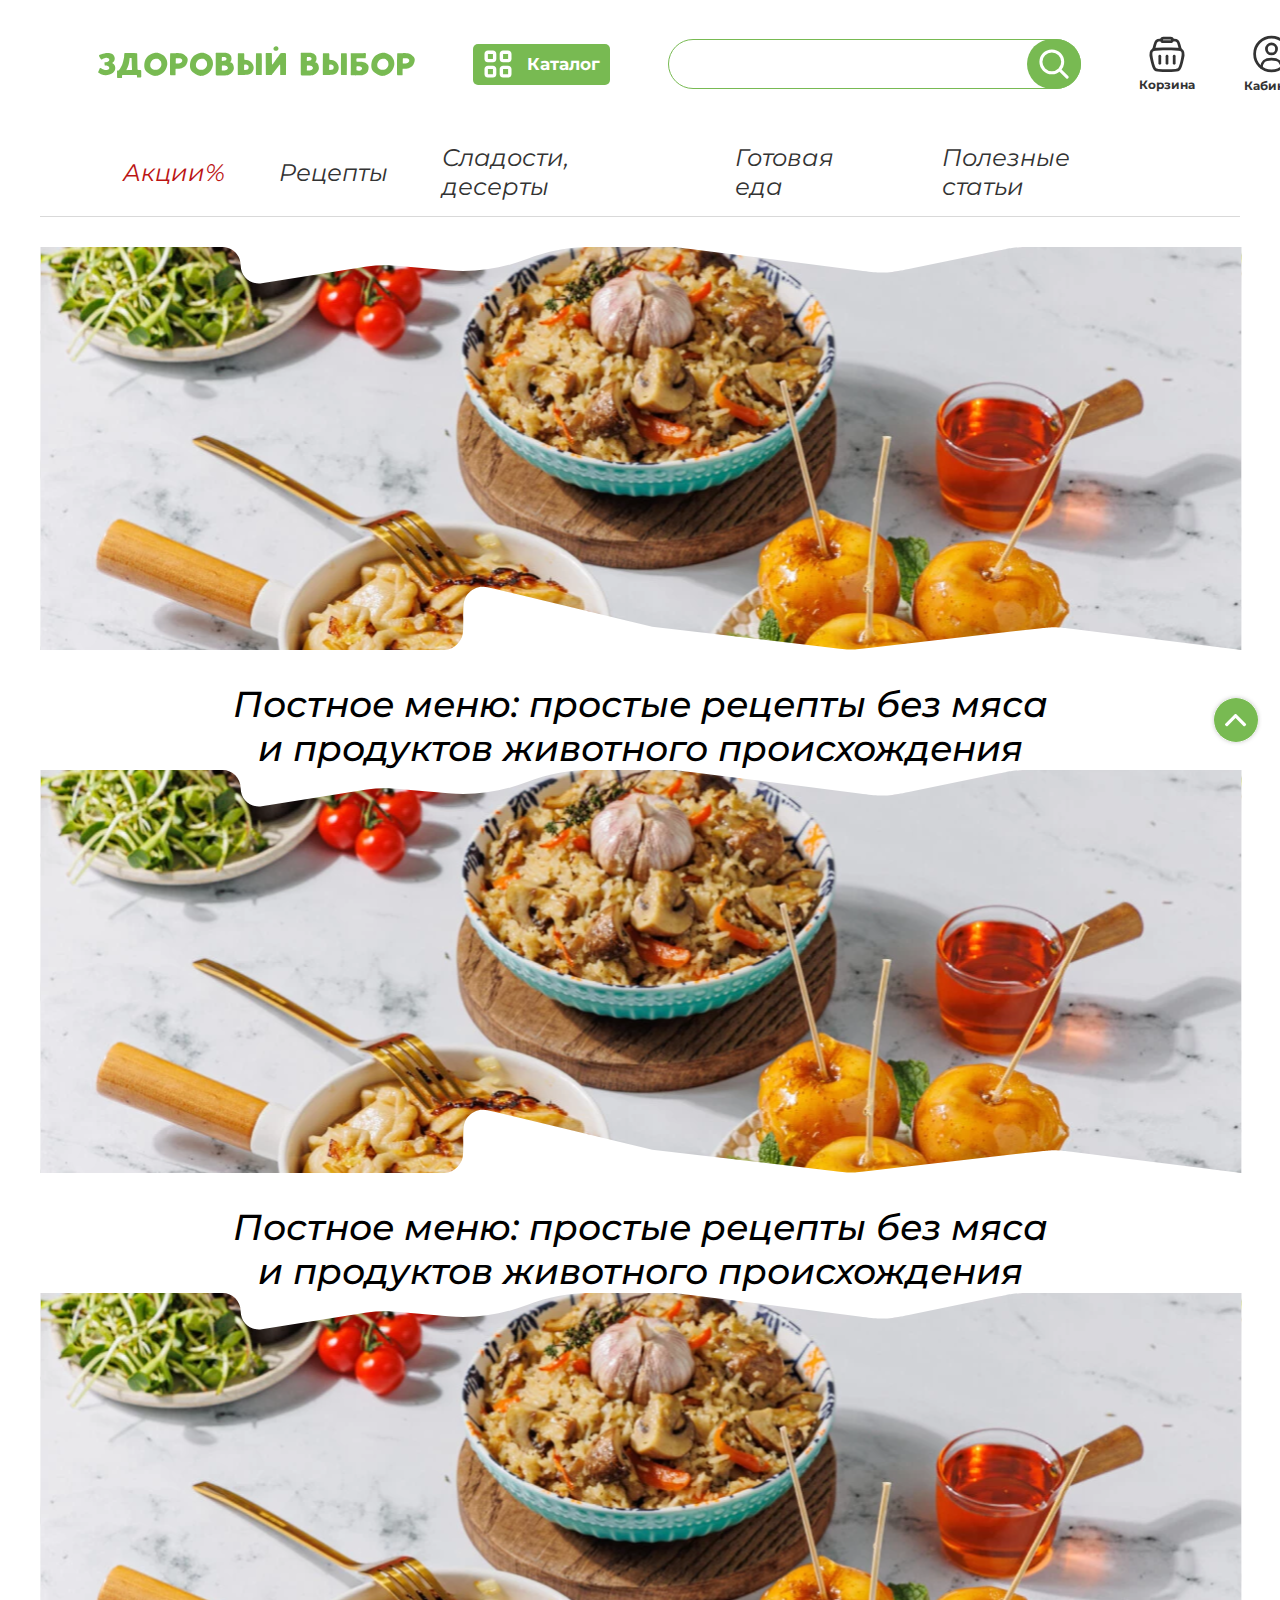
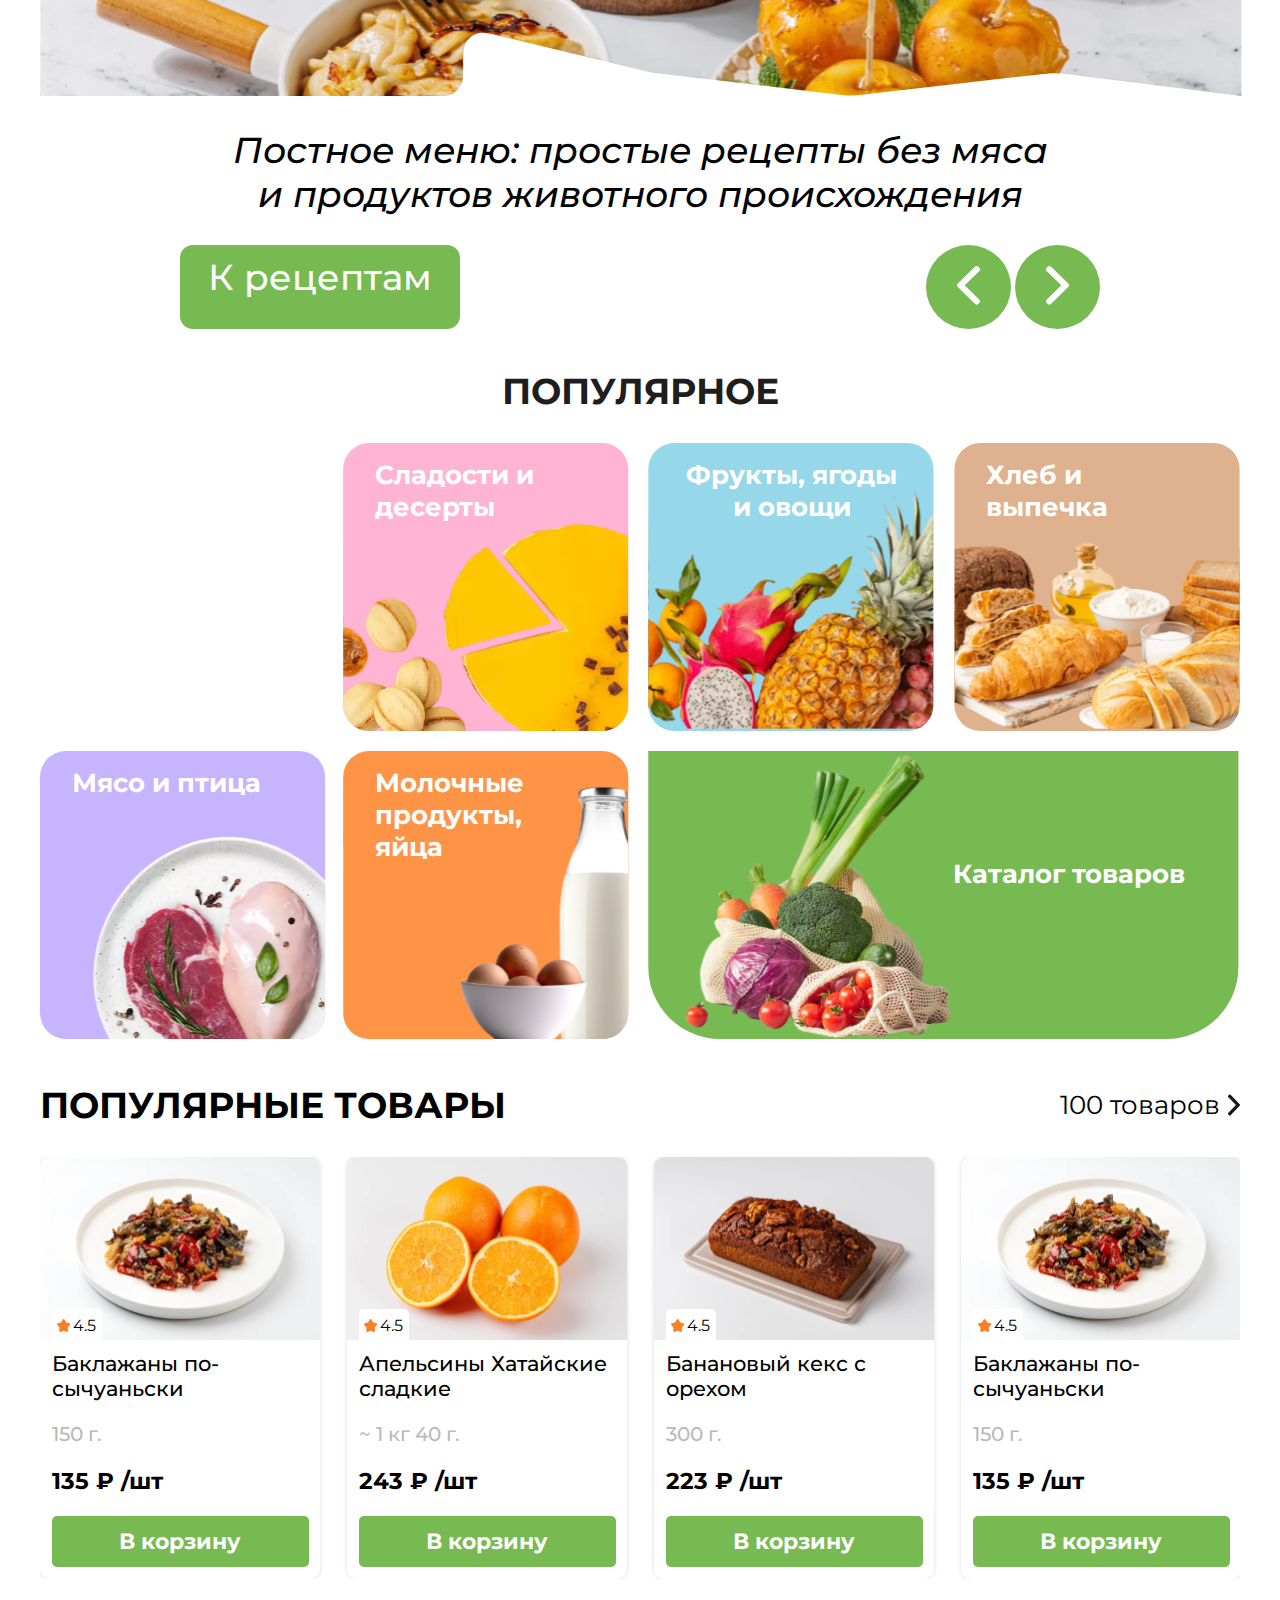
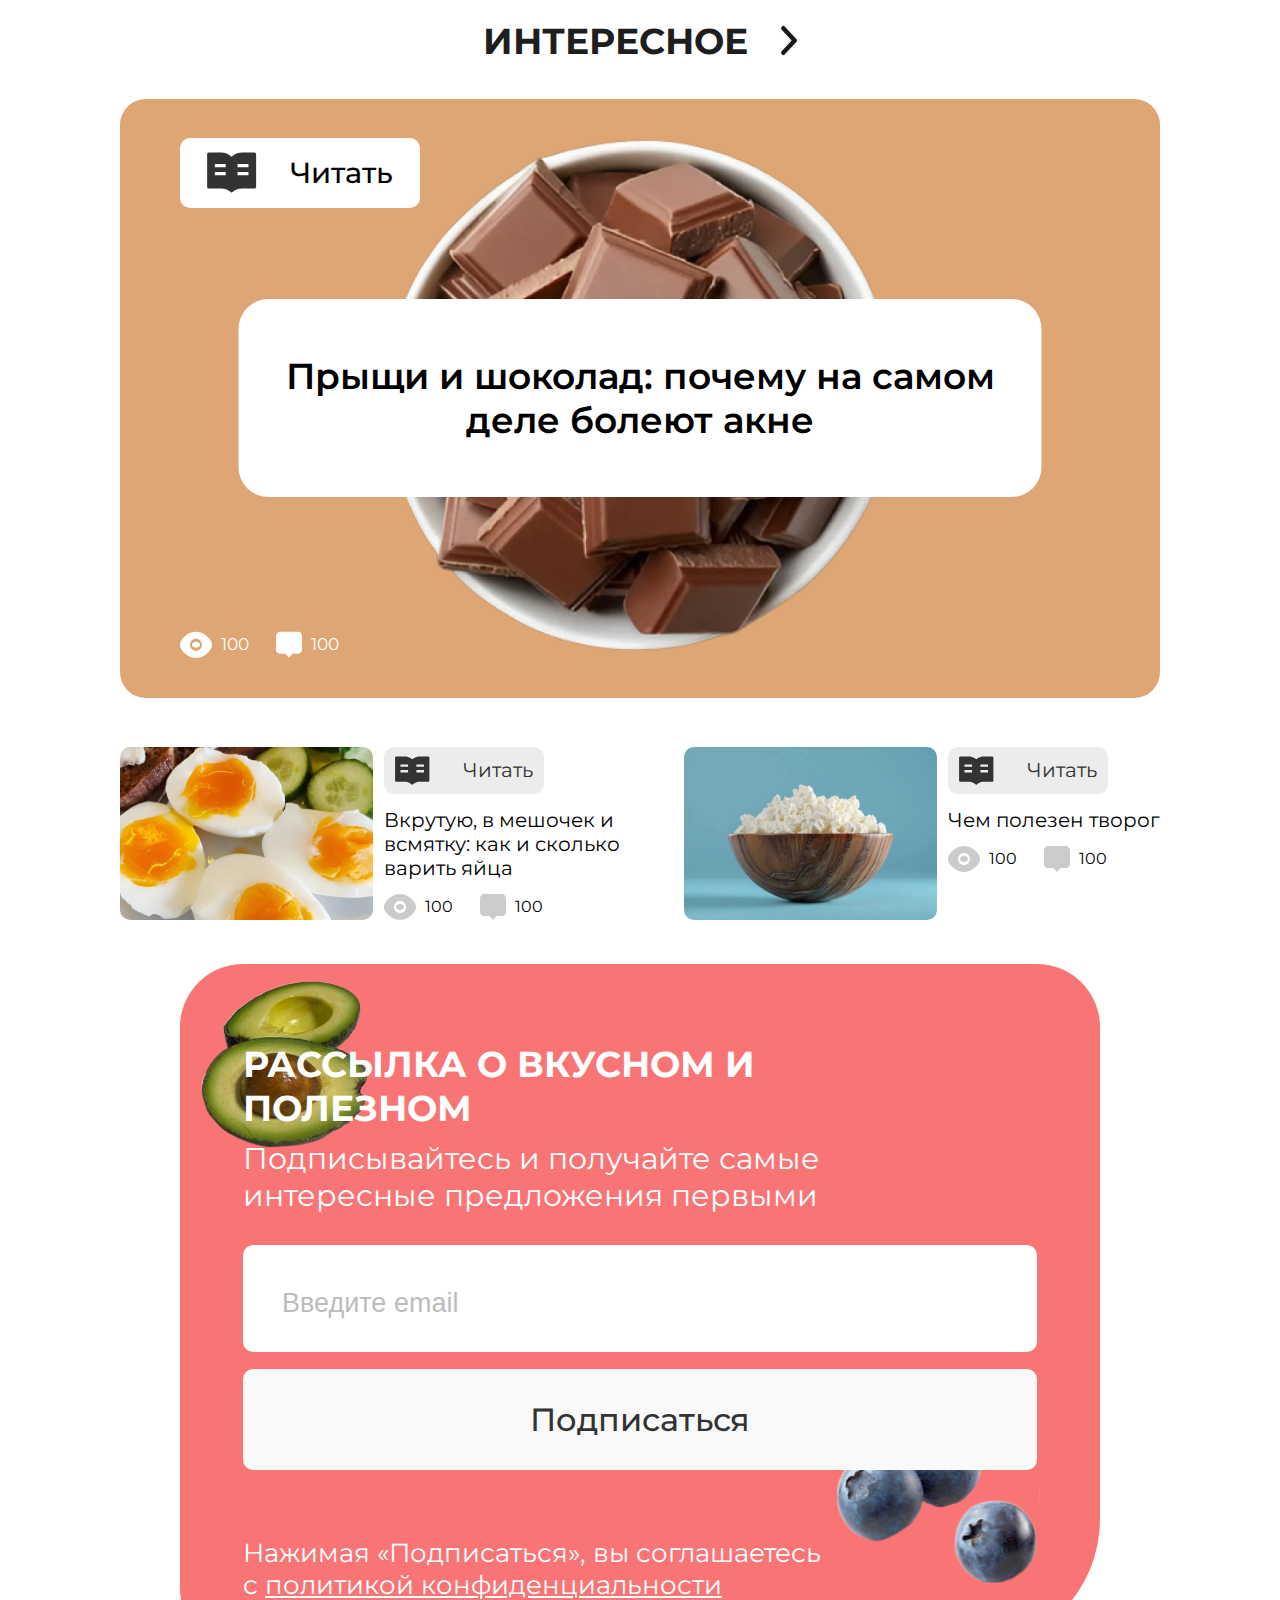
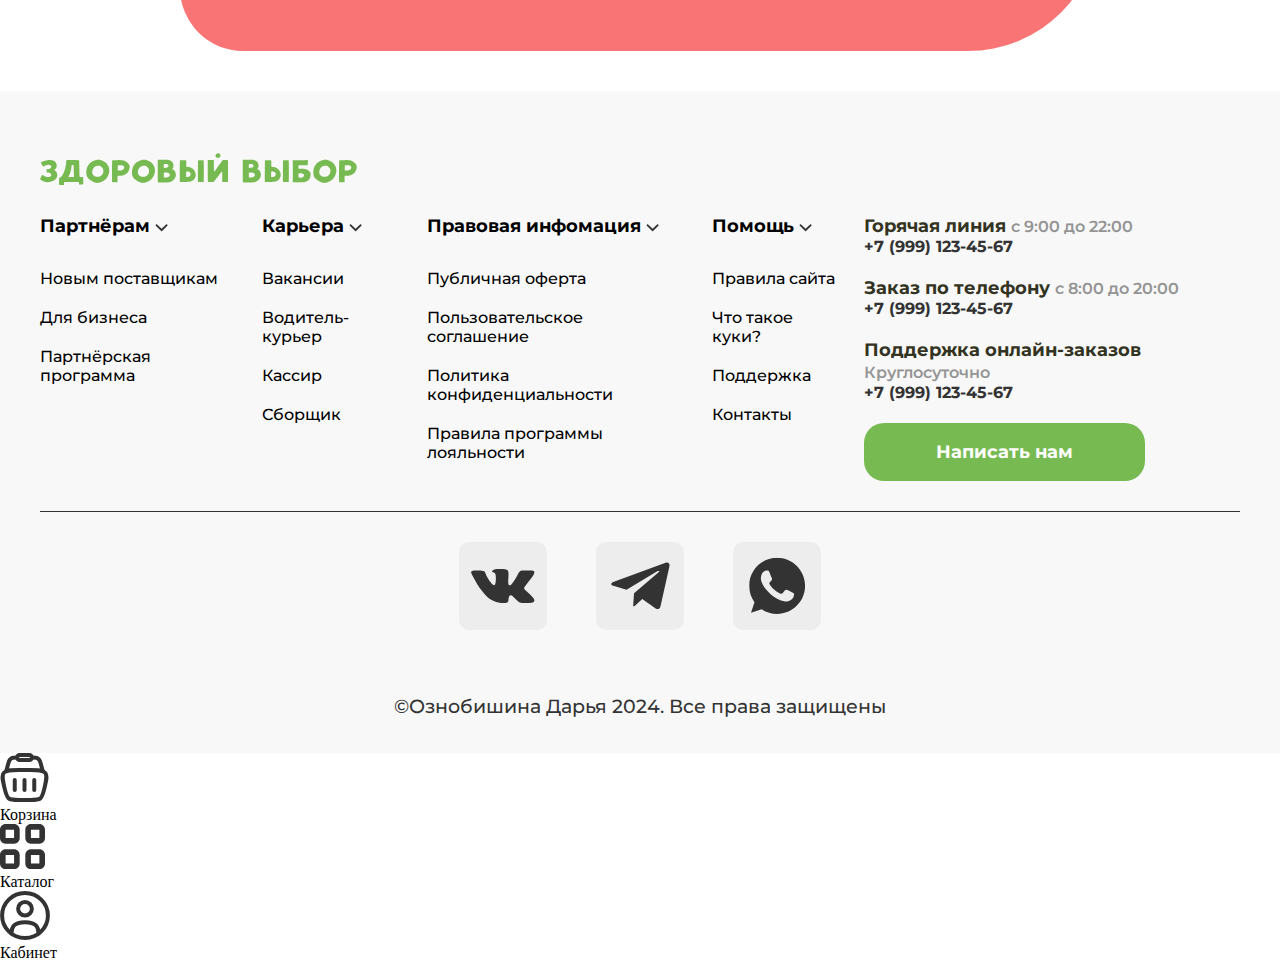
==== commit 59b04602: "Update index.html" ====
--- a/index.html
+++ b/index.html
@@ -14,6 +14,11 @@
 <!--header-->
 <header>
     <div class="max-width">
+        <div class="burger-menu">
+            <div></div>
+            <div></div>
+            <div></div>
+        </div>
         <div class="header-logo">
             <a href="index.html"><img src="assets/image/logo.svg" alt=""></a>
         </div>
@@ -76,8 +81,10 @@
             <div class="banner-bottom">
                 <a href="">К рецептам</a>
                 <div class="custom-controls" data-glide-el="controls">
-                    <button class="glide__arrow glide__arrow--right" data-glide-dir="<"><img src="assets/image/banner_left.svg" alt=""></button>
-                    <button class="glide__arrow glide__arrow--left" data-glide-dir=">"><img src="assets/image/banner_right.svg" alt=""></button>
+                    <button class="glide__arrow glide__arrow--right" data-glide-dir="<"><img
+                            src="assets/image/banner_left.svg" alt=""></button>
+                    <button class="glide__arrow glide__arrow--left" data-glide-dir=">"><img
+                            src="assets/image/banner_right.svg" alt=""></button>
                 </div>
             </div>
         </div>
@@ -317,6 +324,9 @@
         </div>
     </div>
 </div>
+<div class="button-up">
+    <a href="#"><img src="assets/image/button-up.svg" alt=""></a>
+</div>
 <footer>
     <div class="max-width">
         <div class="footer-info">
@@ -327,6 +337,7 @@
                 <div class="footer-down-accordion">
                     <div class="footer-accordion-up">
                         Партнёрам
+                        <img src="assets/image/down.svg" alt="">
                     </div>
                     <div class="footer-accordion-down">
                         <p>Новым поставщикам</p>
@@ -337,6 +348,7 @@
                 <div class="footer-down-accordion">
                     <div class="footer-accordion-up">
                         Карьера
+                        <img src="assets/image/down.svg" alt="">
                     </div>
                     <div class="footer-accordion-down">
                         <p>Вакансии</p>
@@ -348,6 +360,7 @@
                 <div class="footer-down-accordion">
                     <div class="footer-accordion-up">
                         Правовая инфомация
+                        <img src="assets/image/down.svg" alt="">
                     </div>
                     <div class="footer-accordion-down">
                         <p>Публичная оферта</p>
@@ -359,6 +372,7 @@
                 <div class="footer-down-accordion">
                     <div class="footer-accordion-up">
                         Помощь
+                        <img src="assets/image/down.svg" alt="">
                     </div>
                     <div class="footer-accordion-down">
                         <p>Правила сайта</p>
@@ -399,5 +413,32 @@
         </div>
     </div>
 </footer>
+<div class="block-mobile">
+    <div class="">
+        <img src="assets/image/mobile-cart.svg" alt="">
+        <p>Корзина</p>
+    </div>
+    <div class="">
+        <img src="assets/image/mobile-catalog.svg" alt="">
+        <p>Каталог</p>
+    </div>
+    <div class="">
+        <img src="assets/image/mobile-user.svg" alt="">
+        <p>Кабинет</p>
+    </div>
+</div>
+<script>
+    const accordions = document.querySelectorAll('.footer-down-accordion');
+
+    // Добавляем обработчики событий для каждого аккордеона
+    accordions.forEach(accordion => {
+        const up = accordion.querySelector('.footer-accordion-up');
+        const down = accordion.querySelector('.footer-accordion-down');
+
+        up.addEventListener('click', () => {
+            down.classList.toggle('visible');
+        });
+    });
+</script>
 </body>
-</html>+</html>
--- a/assets/css/style.css
+++ b/assets/css/style.css
@@ -7,6 +7,7 @@
     text-decoration: none;
     list-style: none;
     box-sizing: border-box;
+    scroll-behavior: smooth;
 }
 
 a {
@@ -14,10 +15,18 @@
 }
 
 /*главные стили*/
+::-webkit-scrollbar {
+    display: none;
+}
+
 body {
     display: flex;
     min-height: 100vh;
     flex-direction: column;
+}
+
+button {
+    font-family: 'montserrat', sans-serif;
 }
 
 .max-width {
@@ -32,6 +41,12 @@
 
 .container {
     flex: 1;
+}
+
+.button-up {
+    position: fixed;
+    bottom: 150px;
+    right: 18px;
 }
 
 @font-face {
@@ -133,10 +148,12 @@
 .banner {
     margin-top: 30px;
 }
+
 .custom-controls {
     position: relative;
 }
-.custom-controls button{
+
+.custom-controls button {
     background-color: rgb(120, 186, 82);
     border-width: initial;
     border-style: none;
@@ -147,33 +164,34 @@
 
 }
 
-.glide__slide{
+.glide__slide {
     text-align: center;
 }
 
-.banner-bottom{
+.banner-bottom {
     max-width: 920px;
     margin: 29px auto 0;
     display: flex;
     justify-content: space-between;
 }
 
-.banner-bottom a{
+.banner-bottom a {
     font-size: 36px;
     font-family: montserrat, sans-serif;
     font-weight: 500;
     background-color: rgb(120, 186, 82);
     color: white;
-    padding: 16px 28px;
+    padding: 10px 28px;
     border-radius: 13px;
 }
 
-.glide__slide p{
+.glide__slide p {
     margin-top: 28px;
     font-size: 36px;
     font-family: montserrat-italic, sans-serif;
     font-weight: 500;
 }
+
 /* Добавляем стили для кнопок */
 
 /*popular*/
@@ -274,6 +292,7 @@
     margin-top: 30px;
     display: flex;
     gap: 27px;
+    overflow-x: auto;
 }
 
 .pop-item {
@@ -432,7 +451,8 @@
     max-width: 508px;
 }
 
-.interes-side-image {}
+.interes-side-image {
+}
 
 .interes-side-info {
     display: flex;
@@ -596,7 +616,8 @@
     margin-bottom: 30px;
 }
 
-.footer-down-accordion {}
+.footer-down-accordion {
+}
 
 .footer-accordion-up {
     font-size: 18px;
@@ -619,7 +640,8 @@
     gap: 21px;
 }
 
-.down-numbers {}
+.down-numbers {
+}
 
 .down-numbers-title {
     font-weight: 700;
@@ -1082,7 +1104,7 @@
     font-family: 'montserrat', sans-serif;
     font-size: 36px;
     font-weight: 600;
-    letter-spacing: 0%;
+
     color: #111;
     margin-bottom: 22px;
 }
@@ -1101,7 +1123,7 @@
     font-family: 'montserrat', sans-serif;
     font-size: 20px;
     font-weight: 500;
-    letter-spacing: 0%;
+
     color: #4C4C4C;
     margin-bottom: 16px;
 }
@@ -1117,7 +1139,7 @@
     font-size: 20px;
     color: #8B8B8B;
     font-weight: 400;
-    letter-spacing: 0%;
+
 }
 
 .login form input::placeholder,
@@ -1127,7 +1149,7 @@
     font-size: 20px;
     color: #8B8B8B;
     font-weight: 400;
-    letter-spacing: 0%;
+
 }
 
 .login button,
@@ -1138,7 +1160,7 @@
     font-size: 24px;
     padding: 20px 0;
     font-weight: 600;
-    letter-spacing: 0%;
+
     border: none;
     margin-bottom: 35px;
 }
@@ -1148,7 +1170,7 @@
     font-family: 'montserrat', sans-serif;
     font-size: 24px;
     font-weight: 600;
-    letter-spacing: 0%;
+
     color: #333;
     background-color: transparent;
     border: 1px solid #78ba52;
@@ -1227,7 +1249,7 @@
     font-family: 'montserrat', sans-serif;
     font-size: 20px;
     font-weight: 500;
-    letter-spacing: 0%;
+
     color: #4C4C4C;
     margin-bottom: 10px;
 }
@@ -1242,7 +1264,7 @@
     font-size: 20px;
     color: #8B8B8B;
     font-weight: 400;
-    letter-spacing: 0%;
+
 }
 
 .cart-left form input::placeholder {
@@ -1250,7 +1272,7 @@
     font-size: 20px;
     color: #8B8B8B;
     font-weight: 400;
-    letter-spacing: 0%;
+
 }
 
 .cart-right {
@@ -1556,7 +1578,6 @@
 }
 
 
-
 .block-name {
     font-family: 'montserrat', sans-serif;
     font-weight: 700;
@@ -1613,7 +1634,7 @@
     font-size: 38px;
     font-weight: 400;
     text-align: center;
-    letter-spacing: 0%;
+
     color: #333;
 }
 
@@ -1629,7 +1650,7 @@
     font-family: 'montserrat', sans-serif;
     font-size: 22px;
     font-weight: 500;
-    letter-spacing: 0%;
+
 }
 
 .red-input input[type='text'] {
@@ -1648,7 +1669,7 @@
     font-size: 18px;
     color: #fff;
     font-weight: 600;
-    letter-spacing: 0%;
+
     border: none;
     padding: 21px 94.5px;
     background-color: #78ba52;
@@ -1766,7 +1787,6 @@
 }
 
 
-
 .buttonChangeProducts {
     background: rgba(96, 141, 208, 0.88);
 }
@@ -1959,5 +1979,955 @@
     border: 1px solid #78ba52;
     background: #fff;
     color: #333;
-
-}+}
+
+/*адаптив для планшета*/
+@media (max-width: 668px) {
+    .max-width {
+        padding: 0 35px;
+        margin: 0;
+        width: 100%;
+    }
+
+    header {
+        padding: 0 35px;
+    }
+
+    .header-menu {
+        display: none;
+    }
+
+    .header-catalog {
+        display: none;
+    }
+
+    header .max-width {
+        gap: 39px;
+        padding: 20px 0;
+    }
+
+    .header-logo img {
+        width: 226px;
+    }
+
+    .header-input input {
+        max-width: 258px;
+        height: 22px;
+    }
+
+    .header-input button img {
+        width: 11.5px;
+    }
+
+    .header-input button {
+        padding: 3px 0 0;
+        height: 22px;
+        width: 22px;
+    }
+
+    .categories {
+        overflow-x: auto;
+    }
+
+    .categories .max-width {
+        border-top: 1px solid #d9d9d9;
+        padding-left: 6px;
+        gap: 39px;
+        overflow-x: auto;
+    }
+
+    .categories .max-width a {
+        font-size: 16px;
+        text-wrap: nowrap;
+    }
+
+    .categories .max-width {
+        font-size: 19px;
+        font-weight: 400;
+    }
+
+    .banner {
+        margin-top: 0;
+    }
+
+    .banner .max-width {
+        padding: 12px 35px 0 35px;
+    }
+
+    .glide__slide p {
+        font-size: 26px;
+        max-width: 510px;
+        margin: 0 auto;
+    }
+
+    .glide__arrow--left {
+        left: 1em !important;
+    }
+
+    .glide__arrow--right {
+        right: 1em !important;
+    }
+
+    .banner-bottom a {
+        font-size: 19px;
+    }
+
+    .custom-controls button img {
+        height: 21px;
+        width: 12px;
+    }
+
+    .custom-controls {
+        left: -80px;
+    }
+
+    .popular-block p {
+        font-size: 20px;
+    }
+
+    .popular-categories {
+        flex-wrap: wrap;
+        gap: 18px;
+    }
+
+    .popular-end {
+        gap: 18px;
+        flex-wrap: wrap;
+        justify-content: center;
+    }
+
+    .popular-block p {
+        left: 15px;
+    }
+
+    .popular-start .popular-block:last-child p {
+        max-width: 100px;
+    }
+
+    .popular-end .popular-block:nth-child(3) p {
+        text-wrap: nowrap;
+        left: 240px;
+    }
+
+    .popular-end .popular-block:nth-child(1) img {
+        max-width: 220px;
+        max-height: 220px;
+    }
+
+    .popular-end .popular-block:nth-child(2) img {
+        max-width: 220px;
+        max-height: 220px;
+    }
+
+    .popular-end .popular-block:nth-child(3) img {
+        max-width: 450px;
+        max-height: 220px;
+    }
+
+    .popular-start {
+        flex-wrap: wrap;
+        margin: 0 auto;
+        gap: 18px;
+    }
+
+    .popular-h {
+        font-size: 26px;
+    }
+
+    .popular-start .popular-block img {
+        max-width: 220px;
+        max-height: 220px;
+    }
+
+    .pop-header p {
+        font-size: 26px;
+    }
+
+    .pop-header a p {
+        font-size: 18px;
+    }
+
+    .pop-header a img {
+        height: 15px;
+    }
+
+    .pop-item {
+        max-width: 199px;
+    }
+
+    .pop-item .pop-image img {
+        max-width: 199px;
+    }
+
+    .pop-star {
+        font-size: 6px;
+    }
+
+    .pop-star img {
+        height: 7px;
+    }
+
+    .pop-title {
+        font-size: 12px;
+        max-width: 134px;
+    }
+
+    .pop-weight {
+        font-size: 12px;
+    }
+
+    .pop-price {
+        font-size: 9px;
+        font-weight: 700;
+    }
+
+    .pop-item form button {
+        font-size: 12px;
+    }
+
+    .interes-h {
+        font-size: 26px;
+    }
+
+    .interes-h img {
+        height: 20px;
+    }
+
+    .interes-main {
+        max-width: 462px;
+    }
+
+    .interes-image img {
+        max-width: 462px;
+    }
+
+    .interes-read img {
+        max-width: 15px;
+    }
+
+    .interes-read {
+        font-size: 15px;
+        top: 14px;
+        left: 12px;
+        padding: 5px 16px 5px 8px;
+        gap: 8px;
+    }
+
+    .interes-title {
+        display: flex;
+        justify-content: center;
+        max-width: 350px;
+        padding: 18px 0;
+    }
+
+    .interes-title p {
+        max-width: 330px;
+        font-size: 21px;
+    }
+
+    .interes-info {
+        font-size: 13px;
+    }
+
+    .interes-info div {
+        gap: 5px;
+    }
+
+    .interes-info div img {
+        max-height: 13px;
+    }
+
+    .interes-side {
+        flex-direction: column;
+        padding-top: 22px;
+        gap: 13px;
+    }
+
+    .interes-info-read {
+        gap: 8px;
+        padding: 5px 9px;
+        font-size: 13px;
+    }
+
+    .interes-info-read img {
+        height: 12px;
+    }
+
+    .interes-side-item {
+        width: 100%;
+    }
+
+    .interes-info-title {
+        font-size: 14px;
+    }
+
+    .interes-side-image img {
+        max-height: 98px;
+    }
+
+    .interes-side-info {
+        justify-content: space-between;
+        max-height: 98px;
+    }
+
+    .interes-info-count img {
+        height: 13px;
+    }
+
+    .interes-info-count {
+        font-size: 9px;
+    }
+
+    .send-h1 {
+        font-size: 19px;
+        max-width: 340px;
+    }
+
+    .send-p {
+        font-size: 13px;
+        max-width: 340px;
+    }
+
+    .send-block img:first-child {
+        max-height: 87px;
+    }
+
+    .send-block {
+        padding: 39px 50px 20px 34px;
+        border-radius: 30px 30px 94px 30px;
+    }
+
+    .send-block form {
+        margin-bottom: 39px;
+    }
+
+    .send-block form input {
+        max-height: 55px;
+        padding: 19px 0 18px 17px;
+        font-size: 15px;
+    }
+
+    .send-block form input::placeholder {
+        font-size: 15px;
+    }
+
+    .send-block form button {
+        font-size: 18px;
+        padding: 16px 0;
+        text-align: center;
+        max-height: 55px;
+    }
+
+    .send-politic {
+        font-size: 12px;
+    }
+
+    .footer-info-up {
+        display: none;
+    }
+
+    .footer-accordion-down {
+        display: none;
+    }
+
+    .footer-accordion-up {
+        display: flex;
+        justify-content: space-between;
+    }
+
+    .footer-down-accordion {
+        border-radius: 20px;
+        background-color: #ededed;
+        max-width: 440px;
+        width: 100%;
+        padding: 20px 38px;
+        font-size: 16px;
+        font-weight: 700;
+    }
+
+    .footer-accordion-up {
+        margin: 0;
+    }
+
+    .footer-accordion-down > .visible {
+        display: flex;
+    }
+
+    .down-numbers-title span {
+        display: block;
+    }
+
+    .down-numbers {
+        text-align: center;
+    }
+
+    .footer-messenger {
+        gap: 20px;
+    }
+
+    .footer-info-down {
+        flex-direction: column-reverse;
+        align-items: center;
+        margin-top: 17px;
+    }
+
+    .down-numbers {
+        gap: 6px;
+        flex-direction: column;
+        display: flex;
+    }
+
+    .down-numbers span {
+        margin-top: 6px;
+    }
+
+    .footer-down-phones {
+        align-items: center;
+    }
+
+    .footer-messenger a {
+        max-height: 66px;
+        max-width: 66px;
+    }
+
+    .footer-messenger a img {
+        max-height: 42px;
+        max-width: 42px;
+    }
+
+    .footer-right {
+        font-size: 14px;
+        font-weight: 500;
+        color: #333333;
+    }
+
+    .block-mobile {
+        position: sticky;
+        bottom: 0;
+        left: 0;
+        background-color: #fff;
+        z-index: 100;
+        padding: 34px 0;
+        font-family: 'montserrat', sans-serif;
+        display: flex;
+        gap: 145px;
+        justify-content: center;
+        width: 100%;
+    }
+
+    .block-mobile div {
+        display: flex;
+        flex-direction: column;
+        gap: 5px;
+        align-items: center;
+    }
+
+    .custom-controls button {
+        padding: 0;
+        height: 44px;
+        width: 44px;
+    }
+
+    @media (max-width: 700px) {
+
+        /*.max-width {*/
+        /*    max-width: 508px;*/
+        /*    margin: 0 auto;*/
+        /*}*/
+        .burger-menu div {
+            width: 30px;
+            height: 3px;
+            background-color: #333;
+            margin: 5px;
+            border-radius: 5px;
+        }
+
+        .max-width-form {
+            max-width: 440px;
+            margin: 0 auto;
+        }
+
+        .login,
+        .register,
+        .changeUser {
+            margin-top: 42px;
+            margin-bottom: 44px;
+        }
+
+        .login-h,
+        .register-h,
+        .changeUser-h {
+            font-size: 26px;
+            margin-bottom: 18px;
+        }
+
+        .login form,
+        .register form,
+        .changeUser form {
+            width: 440px;
+        }
+
+        .login form label,
+        .register form label,
+        .changeUser form label {
+            font-size: 20px;
+            margin-bottom: 16px;
+        }
+
+        .login form input,
+        .register form input,
+        .changeUser form input {
+            margin-bottom: 22px;
+            font-size: 20px;
+        }
+
+        .login form input::placeholder,
+        .register form input::placeholder,
+        .changeUser form input::placeholder {
+            font-size: 20px;
+        }
+
+        .login button,
+        .register button,
+        .changeUser button {
+            font-size: 20px;
+            margin-bottom: 18px;
+        }
+
+        .login a,
+        .register a {
+            font-size: 20px;
+        }
+    }
+
+
+    @media screen and (max-width: 400px) {
+        /*
+            .max-width {
+                max-width: 1200px;
+                margin: 0 auto;
+            } */
+        .max-width-form {
+            max-width: 316px;
+            margin: 0 auto;
+        }
+
+        .login,
+        .register,
+        .changeUser {
+            margin-top: 30px;
+            margin-bottom: 26px;
+        }
+
+        .login-h,
+        .register-h,
+        .changeUser-h {
+            font-size: 21px;
+            margin-bottom: 18px;
+        }
+
+        .login form,
+        .register form,
+        .changeUser form {
+            width: 316px;
+        }
+
+        .login form label,
+        .register form label,
+        .changeUser form label {
+            font-size: 16px;
+            margin-bottom: 12px;
+        }
+
+        .login form input,
+        .register form input,
+        .changeUser form input {
+            margin-bottom: 16px;
+            font-size: 16px;
+        }
+
+        .login form input::placeholder,
+        .register form input::placeholder,
+        .changeUser form input::placeholder {
+            font-size: 16px;
+        }
+
+        .login button,
+        .register button,
+        .changeUser button {
+            font-size: 20px;
+            margin-bottom: 18px;
+        }
+
+        .login a,
+        .register a {
+
+            font-size: 20px;
+        }
+    }
+    @media screen and (max-width: 376px) {
+        .block-mobile {
+            gap: 36px;
+            font-size: 8px;
+        }
+
+        .block-mobile div {
+            gap: 5px;
+        }
+
+        .block-mobile div img {
+            height: 25px;
+            width: 25px;
+        }
+
+        .max-width {
+            padding: 0 30px;
+        }
+
+        .glide__slide {
+            width: 100%;
+            height: auto;
+        }
+
+        .popular-start {
+            gap: 10px;
+        }
+
+        .popular-end {
+            gap: 10px;
+        }
+
+        .popular-start .popular-block p {
+            font-size: 12px;
+        }
+
+        .popular-start .popular-block {
+            max-width: 144px;
+            max-height: 144px;
+        }
+
+        .popular-start .popular-block img {
+            max-width: 144px;
+            max-height: 144px;
+        }
+
+        .popular-end .popular-block:nth-child(1) {
+            max-width: 144px;
+            max-height: 144px;
+            font-size: 12px;
+        }
+
+        .popular-end .popular-block:nth-child(1) img {
+            max-width: 144px;
+            max-height: 144px;
+        }
+
+        .popular-end .popular-block:nth-child(2) {
+            max-width: 144px;
+            max-height: 144px;
+            font-size: 12px;
+        }
+
+        .popular-end .popular-block:nth-child(2) img {
+            max-width: 144px;
+            max-height: 144px;
+        }
+
+        .popular-end .popular-block:nth-child(3) {
+            max-width: 298px;
+            max-height: 144px;
+            font-size: 16px;
+        }
+
+        .popular-end .popular-block:nth-child(1) p {
+            font-size: 12px;
+        }
+
+        .popular-block p {
+            left: 9px;
+        }
+
+        .popular-h {
+            font-size: 16px;
+            font-weight: 600;
+        }
+
+        .popular-end .popular-block:nth-child(3) p {
+            left: 132px;
+            top: 63px;
+        }
+
+        .popular-end .popular-block:nth-child(2) p {
+            font-size: 12px;
+        }
+
+        .popular-end .popular-block:nth-child(3) p {
+            font-size: 16px;
+        }
+
+        .popular-end .popular-block:nth-child(3) img {
+            max-width: 298px;
+            max-height: 144px;
+        }
+
+        .pop-header p {
+            font-size: 16px;
+        }
+
+        .pop-header a p {
+            font-size: 12px;
+        }
+
+        .pop-header a img {
+            height: 12px;
+        }
+
+        .pop-item .pop-image img {
+            max-width: 146px;
+        }
+
+        .header-logo img {
+            max-width: 132px;
+        }
+
+        header .max-width {
+            gap: 13px;
+            align-items: center;
+        }
+
+        .header-input {
+            max-width: 137px;
+        }
+
+        .header-input input {
+            max-width: 137px;
+        }
+
+        header {
+            padding: 0 30px;
+        }
+
+        .categories .max-width {
+            gap: 26px;
+        }
+
+        .categories .max-width a {
+            font-size: 14px;
+        }
+
+        .burger-menu div {
+            border-radius: 20px;
+        }
+
+        .footer-messenger {
+            gap: 20px;
+        }
+
+        .footer-messenger a {
+            max-height: 36px;
+            max-width: 36px;
+        }
+
+        .footer-messenger a img {
+            max-height: 23px;
+            max-width: 23px;
+        }
+
+        .footer-right {
+            font-size: 8px;
+            padding: 23px 0;
+        }
+
+        .button-up a img {
+            height: 25px;
+            width: 25px;
+        }
+
+        .footer-messenger {
+            padding: 25px 0;
+        }
+
+        .footer-down-accordion {
+            max-width: 316px;
+            padding: 0;
+        }
+
+        .footer-accordion-up {
+            font-size: 12px;
+            font-weight: 700;
+            padding: 14px 24px 14px 30px;
+        }
+
+        .footer-info-down {
+            gap: 6px;
+        }
+
+        .footer-down-phones {
+            margin-bottom: 45px;
+        }
+
+        .down-button {
+            font-size: 15px;
+            padding: 14px 0;
+            width: 100%;
+            text-align: center;
+        }
+
+        .send-politic {
+            font-size: 9px;
+        }
+
+        .send-block form {
+            padding: 28px 36px 15px 25px;
+        }
+
+        .send-block form {
+            margin-bottom: 28px;
+        }
+
+        .send-block form button {
+            padding: 9px 0;
+            font-size: 18px;
+        }
+
+        .send-block form input::placeholder {
+            font-size: 12px;
+        }
+
+        .send-block form input {
+            font-size: 12px;
+            padding: 12px 0 12px 12px;
+            margin-bottom: 7px;
+        }
+
+        .send-block img:nth-child(2) {
+            width: 65px;
+            right: 27px;
+            bottom: 24px;
+        }
+
+        .send-block img:nth-child(1) {
+            width: 61px;
+            left: 7px;
+            top: 5px;
+        }
+
+        .send-h1 {
+            font-size: 16px;
+        }
+
+        .send-p {
+            font-size: 10px;
+            margin-bottom: 10px;
+        }
+
+        .interes-side-image img {
+            object-fit: cover;
+            max-width: 83px;
+            height: 80px;
+            border-radius: 10px;
+        }
+
+        .interes-info-read img {
+            height: 12px;
+        }
+
+        .interes-info-read {
+            align-items: center;
+            padding: 4px 8px;
+        }
+
+        .interes-info-read p {
+            font-size: 9px;
+        }
+
+        .interes-info-title {
+            font-size: 10px;
+        }
+
+        .interes-side-info {
+            gap: 0;
+            max-height: 80px;
+        }
+
+        .interes-info-count img {
+            max-height: 13px;
+        }
+
+        .interes-info-count {
+            gap: 5px;
+            color: #CBCBCB;
+            font-size: 6px;
+        }
+
+        .interes-image img {
+            max-width: 316px;
+        }
+
+        .interes-h {
+            font-size: 16px;
+            margin-bottom: 14px;
+        }
+
+        .interes-h img {
+            max-height: 12px;
+        }
+
+        .interes-title {
+            max-width: 244px;
+            border-radius: 20px;
+            padding: 10px 5px;
+        }
+
+        .interes-info {
+            left: 13px;
+            bottom: 8px;
+            font-size: 6px;
+            gap: 9px;
+        }
+
+        .interes-info img {
+            max-height: 13px;
+        }
+
+        .interes-title p {
+            font-size: 15px;
+        }
+
+        .interes {
+            margin-top: 24px;
+        }
+
+        .glide__slide p {
+            font-size: 13px;
+        }
+
+        .glide__slide img {
+            max-height: 125px;
+        }
+
+        .banner-bottom a {
+            font-size: 12px;
+            padding: 5px 10px;
+        }
+
+        .custom-controls button {
+            max-height: 25px;
+            max-width: 25px;
+        }
+
+        .custom-controls button img {
+            max-height: 12px;
+        }
+
+        .glide__arrow--right {
+            right: 0.2em !important;
+        }
+        .glide__arrow--left {
+            left: 0.2em !important;
+        }
+        .custom-controls{
+            left: -30px;
+        }
+    }
+}
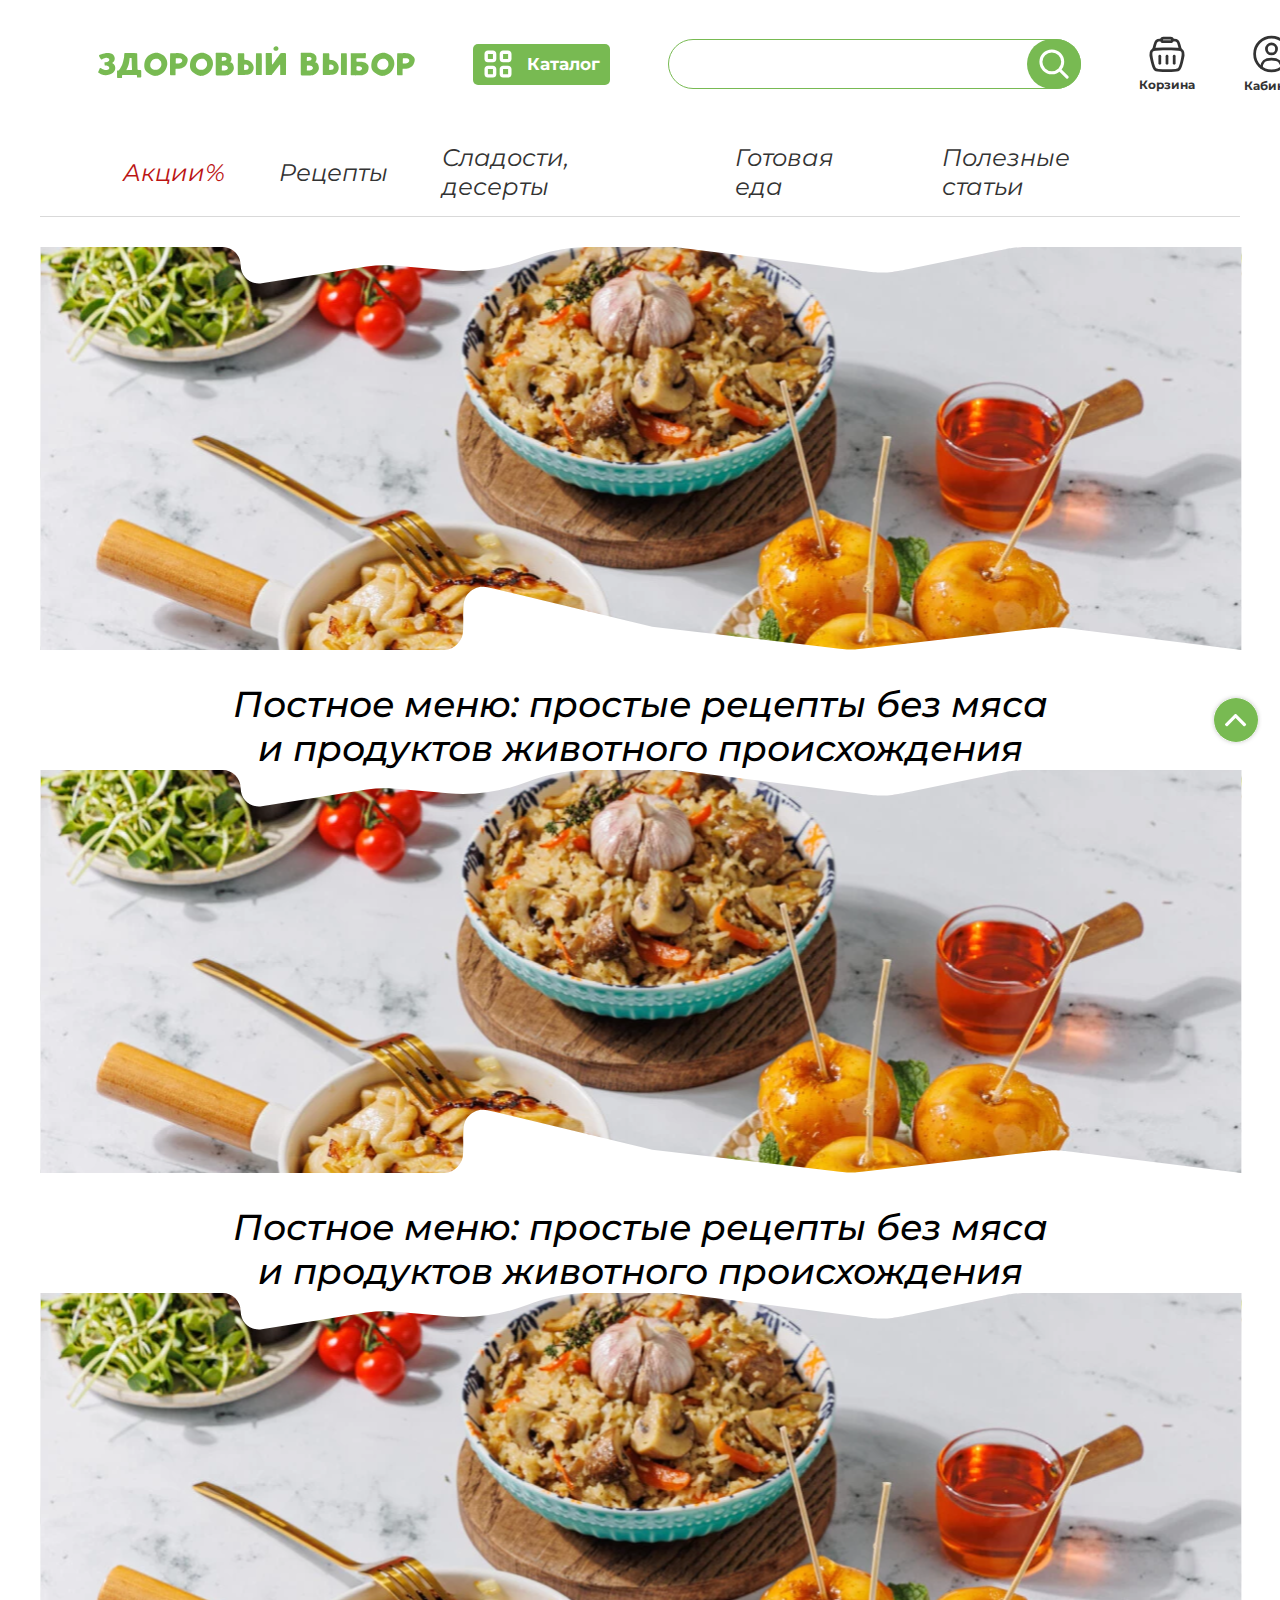
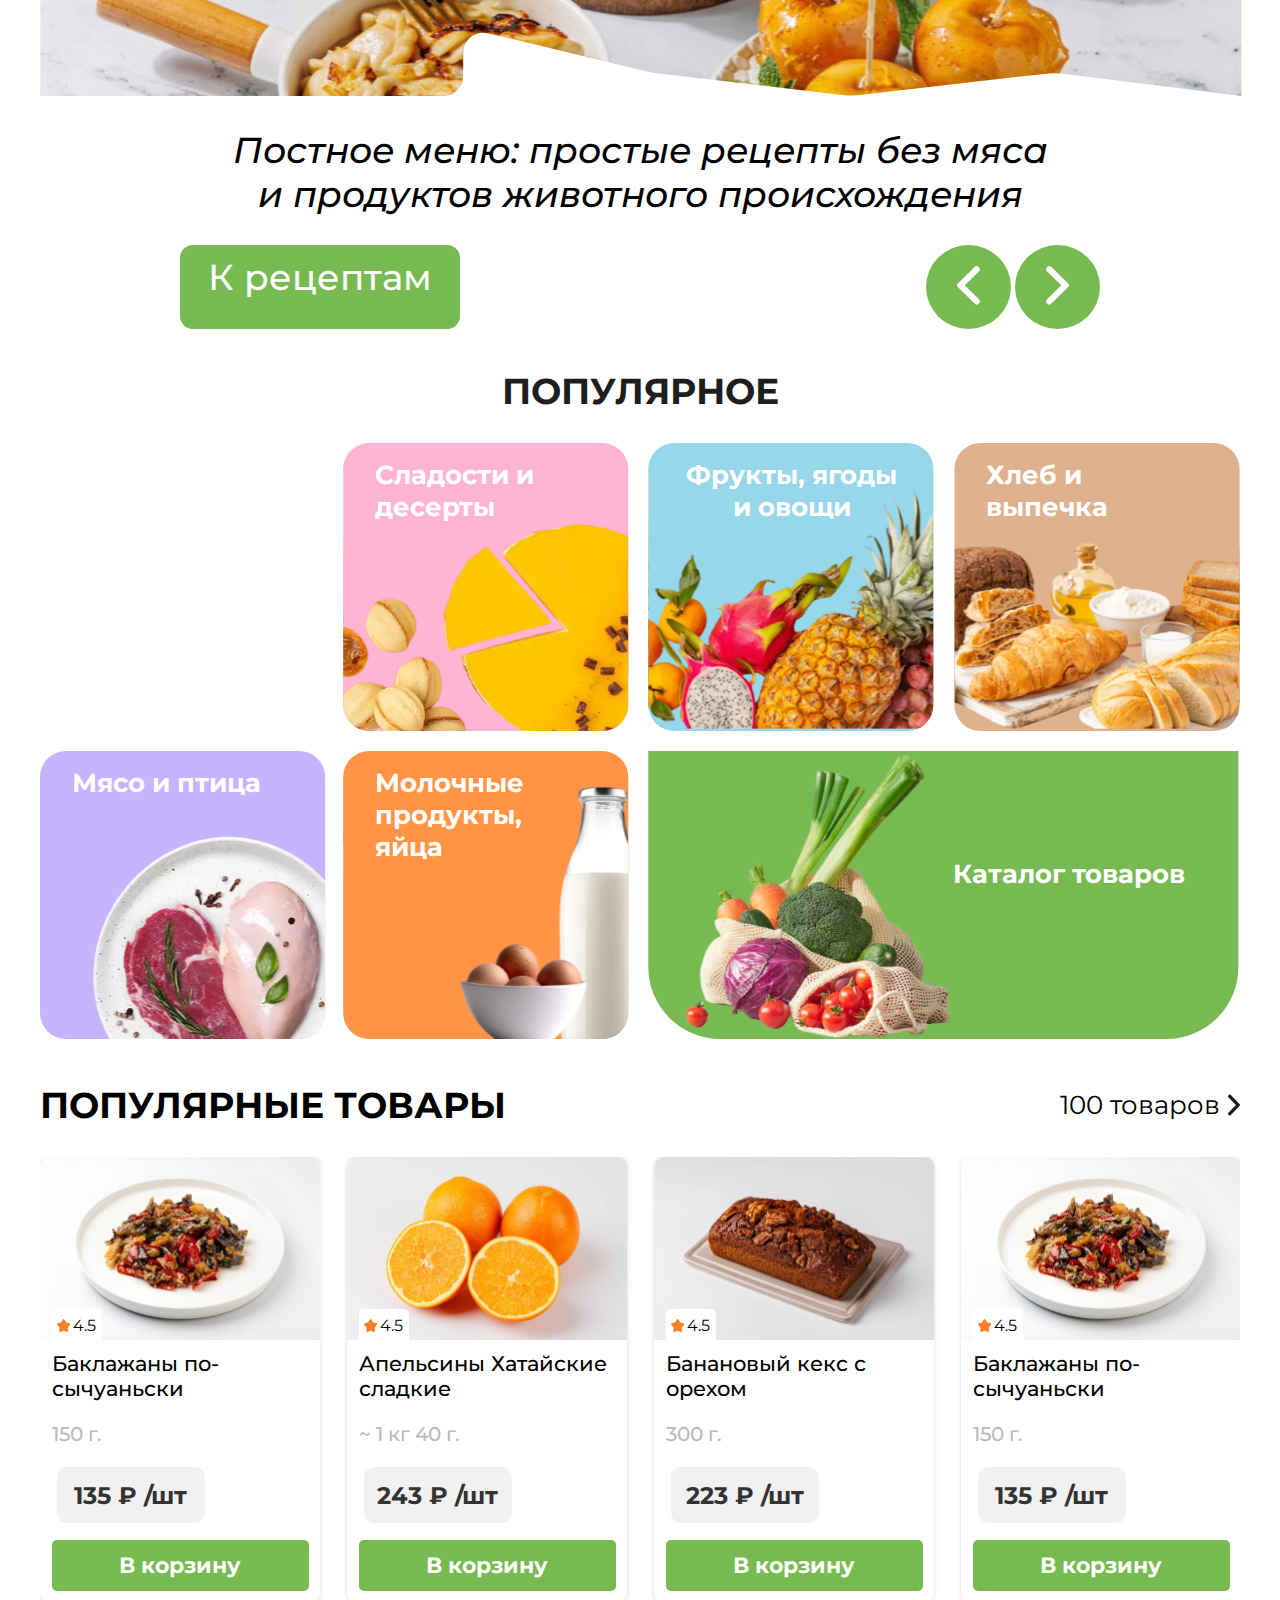
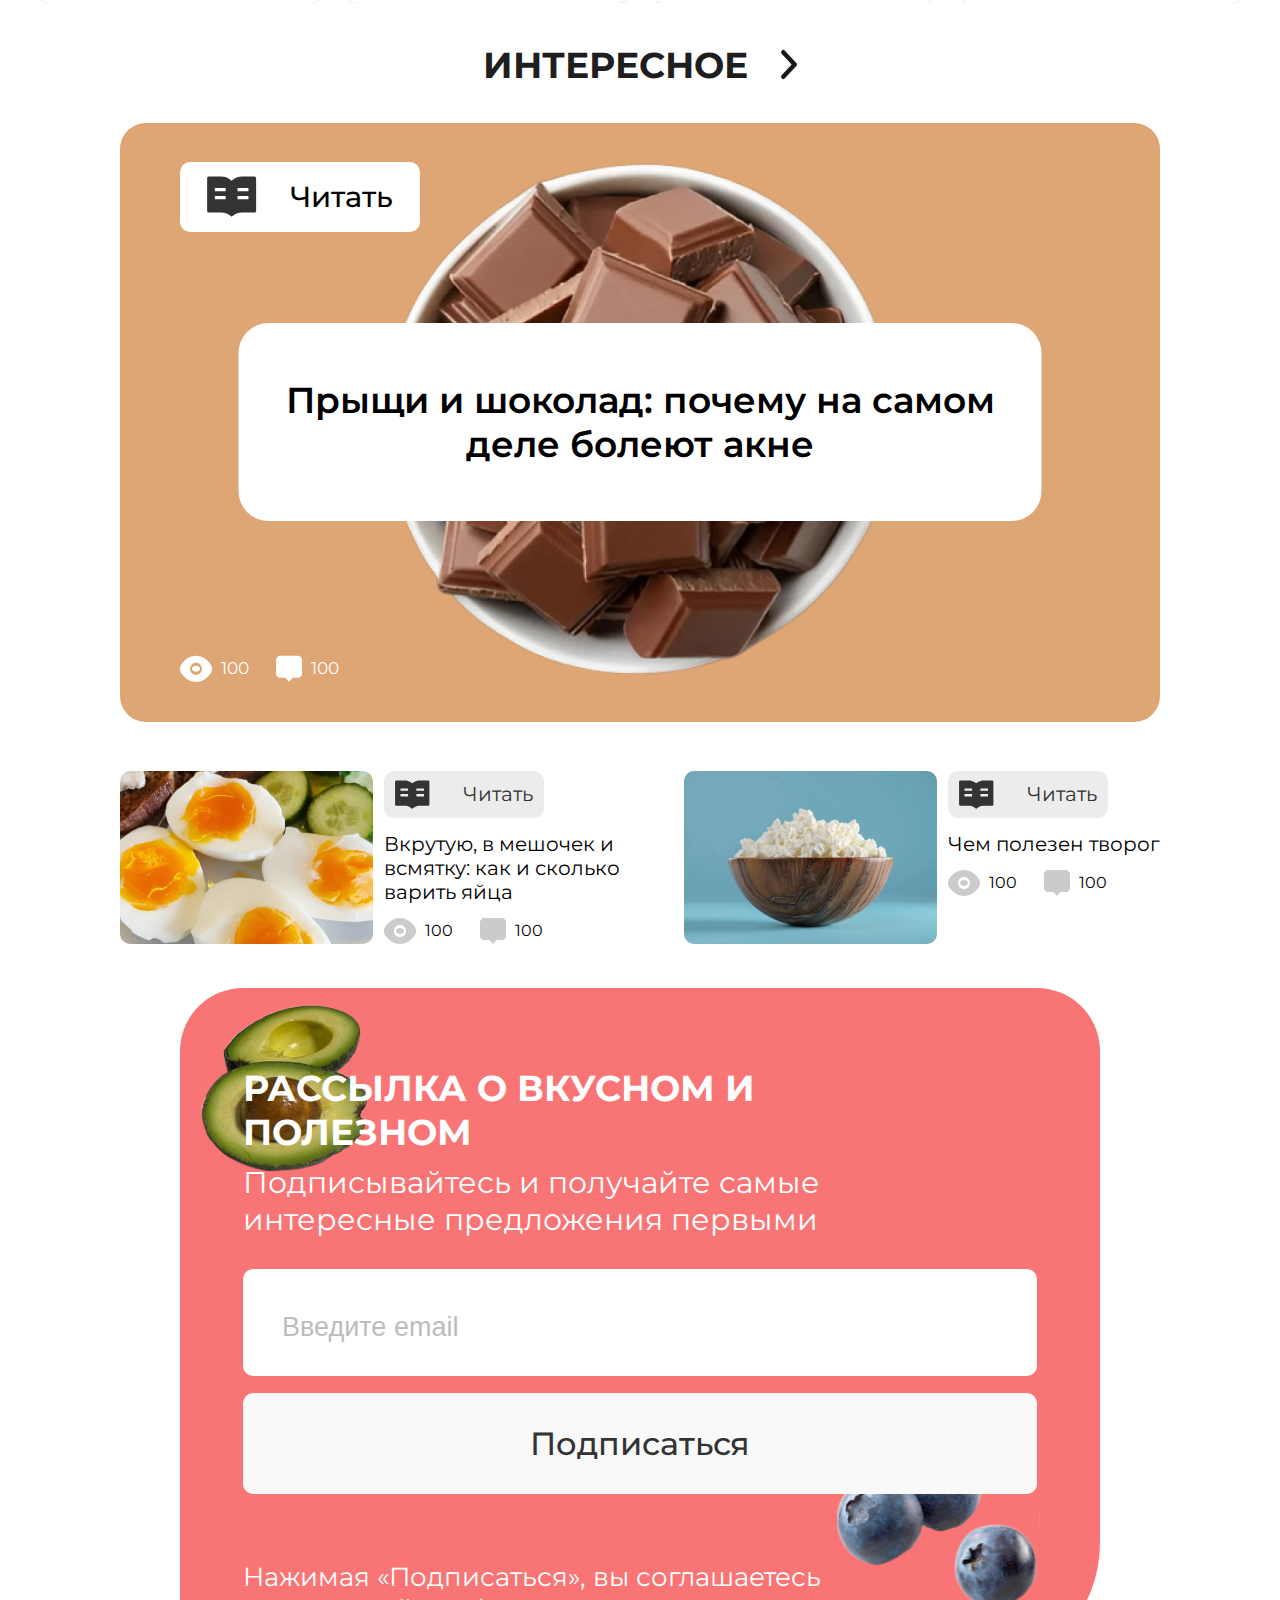
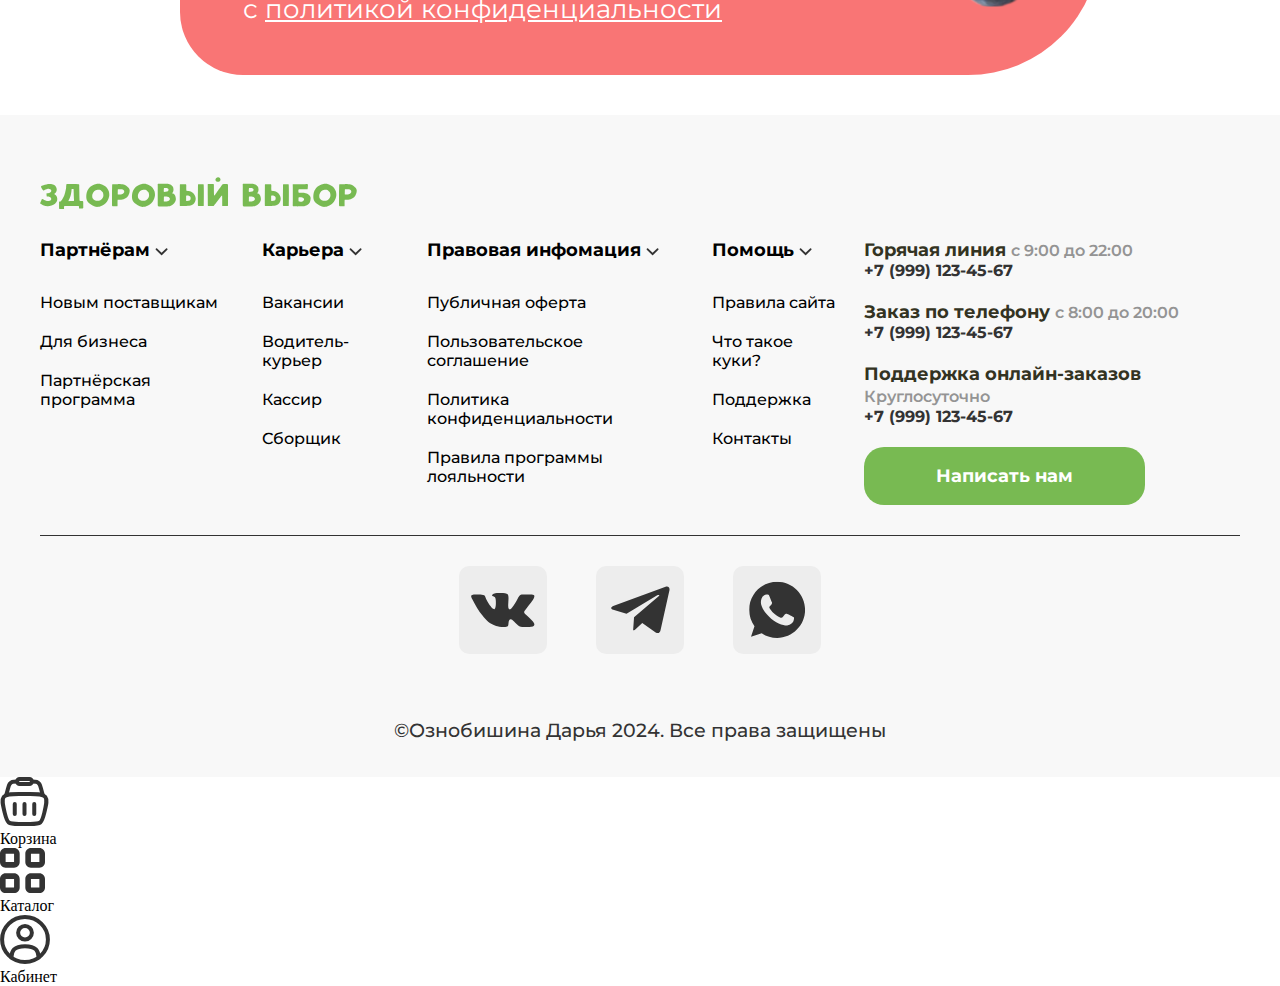
==== commit 469d8f56: "add adaptive category, catalog and some product pages" ====
--- a/index.html
+++ b/index.html
@@ -440,5 +440,6 @@
         });
     });
 </script>
+
 </body>
 </html>
--- a/assets/css/style.css
+++ b/assets/css/style.css
@@ -335,9 +335,18 @@
 }
 
 .pop-price {
-    font-size: 23px;
-    font-weight: bold;
-    margin: 0 11.5px 21px;
+    display: flex;
+    justify-content: center;
+    align-items: center;
+    font-family: 'montserrat', sans-serif;
+    font-size: 24px;
+    font-weight: 700;
+    color: #333;
+    margin: 0 16.8px 17px;
+    border-radius: 10px;
+    width: 148px;
+    height: 56px;
+    background: #f1f1f1;
 }
 
 .pop-item form {
@@ -750,6 +759,7 @@
 
 .catalog {
     margin-top: 40px;
+    font-family: 'montserrat', sans-serif;
 }
 
 .catalog .max-width {
@@ -836,11 +846,19 @@
     flex-direction: column;
 }
 
+.catalog-main-filter-adaptive {
+    display: none;
+}
+
 .catalog-main-title {
     display: flex;
     width: 100%;
     justify-content: space-between;
 
+}
+
+.count-catalog-adaptive {
+    display: none;
 }
 
 .catalog-main-title p {
@@ -1290,7 +1308,7 @@
     font-family: 'montserrat', sans-serif;
 
     font-weight: 400;
-    font-size: 28px;
+    font-size: 25px;
     color: #000;
 }
 
@@ -1298,7 +1316,7 @@
     font-family: 'montserrat', sans-serif;
 
     font-weight: 500;
-    font-size: 28px;
+    font-size: 25px;
     color: #000;
 }
 
@@ -1478,7 +1496,9 @@
     width: 100%;
     justify-content: space-between;
 }
-
+.product-left-adaptive{
+display: none;
+}
 
 .product-left {
     display: flex;
@@ -2170,15 +2190,18 @@
     .pop-title {
         font-size: 12px;
         max-width: 134px;
+        margin-bottom: 6px;
     }
 
     .pop-weight {
         font-size: 12px;
+        margin-bottom: 6px;
     }
 
     .pop-price {
         font-size: 9px;
         font-weight: 700;
+        margin-bottom: 8px;
     }
 
     .pop-item form button {
@@ -2227,6 +2250,8 @@
 
     .interes-info {
         font-size: 13px;
+        left: 20px;
+        bottom: 10px;
     }
 
     .interes-info div {
@@ -2428,6 +2453,208 @@
         width: 44px;
     }
 
+    .category-path {
+        font-size: 16px;
+        margin-bottom: 18px;
+    }
+
+    .category-title {
+        font-size: 26px;
+        margin-bottom: 26px;
+    }
+
+    .category .max-width {
+        gap: 0;
+    }
+
+    .category-blocks {
+        grid-template-columns: repeat(3, 1fr);
+        gap: 13px;
+    }
+
+    .category-block {
+        max-width: 161.85px;
+    }
+
+    .category-block p {
+        font-size: 16px;
+        left: 16px;
+        top: 16px;
+    }
+
+    .category-block img {
+        max-width: 161.85px;
+    }
+
+    .catalog-filter {
+        display: none;
+    }
+
+    .catalog--back {
+        margin: 0 0 0 80px;
+    }
+
+    .catalog--back img {
+        max-height: 12px;
+    }
+
+    .catalog--back a {
+        font-size: 18px;
+    }
+
+    .catalog .max-width {
+        padding-top: 29px;
+        gap: 29px;
+    }
+
+    .catalog-main-filter-adaptive {
+        display: flex;
+        gap: 8px;
+        padding: 13px 15px;
+        background-color: #f1f1f1;
+        border-radius: 5px;
+        align-items: center;
+        max-width: 124px;
+        font-size: 18px;
+        margin: 14px 0 29px 0;
+    }
+
+    .count-catalog-adaptive {
+        display: flex;
+        font-size: 16px;
+    }
+
+    .catalog-main-title {
+        align-items: center;
+        justify-content: normal;
+        gap: 29px;
+        text-wrap: nowrap;
+    }
+    .catalog-main-title p{
+        font-size: 26px;
+    }
+    .extra-count{
+        display: none;
+    }
+    .catalog-main-blocks{
+        padding-top: 29px;
+    }
+    .catalog-main-blocks .pop-item{
+        max-width: none;
+    }
+    .catalog-main-blocks .pop-item img{
+        max-width: none;
+    }
+    .catalog-main-blocks .pop-item .pop-title{
+        margin-top: 8px;
+        margin-bottom: 12px;
+        font-size: 14px;
+    }
+    .catalog-main-blocks .pop-item .pop-star{
+        font-size: 9px;
+    }
+    .catalog-main-blocks .pop-item .pop-price{
+        font-size: 15px;
+        width: 88px;
+        height: 25px;
+        border-radius: 5px;
+        margin-left: 10px;
+        margin-bottom: 12px;
+    }
+    .catalog-main-block .pop-item .pop-weight{
+        font-size: 15px;
+        margin-bottom: 12px;
+    }
+    .catalog-main-block .pop-item form button{
+        font-size: 12px;
+    }
+    .catalog-switch{
+        gap: 26px;
+    }
+    .catalog-switch .button{
+        font-size: 16px;
+        padding: 10px 17px;
+        max-width: 86px;
+        max-height: 40px;
+    }
+    .catalog-switch .switch-number{
+        max-width: 93px;
+        max-height: 40px;
+        gap: 19px;
+    }
+    .catalog-switch .switch-number a{
+        font-size: 16px;
+    }
+    .catalog-switch .switch-number .active-number{
+        padding: 10px 17px;
+        max-width: 37px;
+        max-height: 40px;
+    }
+    .catalog-switch .switch-number .number{
+        padding: 10px 17px;
+        max-width: 37px;
+        max-height: 40px;
+    }
+
+    .product .max-width{
+        padding: 0 80px;
+    }
+    .product-left{
+        display: none;
+    }
+    .product-right{
+        display: none;
+    }
+    .product-left-adaptive{
+        display: block;
+    }
+    .product-left-div{
+        display: flex;
+        justify-content: space-between;
+        margin-bottom: 7px;
+        align-items: center;
+    }
+    .product-left-div .product-name{
+        font-size: 20px;
+    }
+    .product-left-div .product-star p{
+        font-size: 15px;
+    }
+    .product-left-div .product-star .groupStars{
+        gap: 3px;
+    }
+    .product-left-div .product-star .groupStars img{
+        height: 19px;
+        width: 19px;
+    }
+    .product-left-adaptive .product-weight-count{
+        margin-bottom: 17px;
+    }
+    .product-left-adaptive .product-weight-count p{
+        font-size: 18px;
+    }
+
+    .product-left-adaptive img{
+        margin-bottom: 27px;
+    }
+    .product-left-adaptive .infa .price-product{
+        max-width: 181px;
+        max-height: 61px;
+        margin-bottom: 17px;
+    }
+    .product-left-adaptive .infa .price-product p{
+        font-size: 28px;
+    }
+    .product-left-adaptive .product-button{
+        font-size: 30px;
+        max-height: 78px;
+    }
+    .product-path a{
+        font-size: 18px;
+    }
+    .product-path img{
+        height: 22px;
+    }
     @media (max-width: 700px) {
 
         /*.max-width {*/
@@ -2499,8 +2726,6 @@
             font-size: 20px;
         }
     }
-
-
     @media screen and (max-width: 400px) {
         /*
             .max-width {
@@ -2674,6 +2899,10 @@
             font-size: 16px;
         }
 
+        .pop-item form button {
+            padding: 7px 0;
+        }
+
         .pop-header a p {
             font-size: 12px;
         }
@@ -2778,7 +3007,7 @@
         }
 
         .send-block form {
-            padding: 28px 36px 15px 25px;
+            padding: 0;
         }
 
         .send-block form {
@@ -2923,11 +3152,192 @@
         .glide__arrow--right {
             right: 0.2em !important;
         }
+
         .glide__arrow--left {
             left: 0.2em !important;
         }
-        .custom-controls{
+
+        .custom-controls {
             left: -30px;
         }
-    }
-}
+
+        .block-mobile {
+            padding: 17px 0;
+        }
+
+        .category-path {
+            font-size: 12px;
+            margin-bottom: 14px;
+        }
+
+        .category-title {
+            font-size: 16px;
+            margin-bottom: 16px;
+        }
+
+        .category .max-width {
+            gap: 0;
+            padding: 20px 30px 0 30px;
+        }
+
+        .category-blocks {
+            grid-template-columns: repeat(3, 1fr);
+            gap: 7px;
+            justify-content: center;
+        }
+
+        .category-block {
+            max-width: 101px;
+        }
+
+        .category-block p {
+            font-size: 10px;
+            left: 10px;
+            top: 10px;
+        }
+
+        .category-block img {
+            max-width: 101px;
+        }
+        .catalog-filter {
+            display: none;
+        }
+
+        .catalog--back {
+            margin: 0 0 0 30px;
+        }
+        .catalog{
+            margin-top: 20px;
+        }
+        .catalog--back img {
+            max-height: 12px;
+        }
+
+        .catalog--back a {
+            font-size: 14px;
+        }
+        .catalog-main-extra .extra-action .active-filter{
+            font-size: 12px;
+            max-width: 148px;
+            max-height: 35px;
+        }
+        .catalog-main-extra .extra-action .filter{
+            font-size: 12px;
+            max-width: 148px;
+            max-height: 35px;
+        }
+        .catalog .max-width {
+            padding-left: 30px;
+            display: block;
+        }
+
+        .catalog-main-filter-adaptive {
+            display: flex;
+            gap: 8px;
+            padding: 5px 4.5px;
+            background-color: #f1f1f1;
+            border-radius: 5px;
+            align-items: center;
+            max-width: 92px;
+            font-size: 14px;
+            margin: 14px 0 20px 0;
+        }
+        .catalog-main-extra{
+            padding-top: 0;
+        }
+        .count-catalog-adaptive {
+            display: flex;
+            font-size: 12px;
+        }
+        a.addProduct{
+            font-size: 12px;
+            padding: 5px 10px;
+            width: auto;
+            height: auto;
+            border-radius: 5px;
+        }
+        .catalog-main-title {
+            align-items: center;
+            justify-content: normal;
+            gap: 10px;
+            text-wrap: nowrap;
+        }
+        .catalog-main-title p{
+            font-size: 16px;
+        }
+        .extra-count{
+            display: none;
+        }
+        .extra-action{
+            gap: 20px;
+        }
+        .catalog-main-blocks{
+            padding-top: 29px;
+            gap: 14px;
+            grid-template-columns: repeat(2, 146px);
+        }
+        .catalog-main-blocks .pop-item{
+            max-width: 146px;
+        }
+        .catalog-main-blocks .pop-item img{
+            max-width: 146px;
+        }
+        .catalog-main-blocks .pop-item .pop-title{
+            margin-top: 3px;
+            margin-bottom: 9px;
+            font-weight: 400;
+            font-size: 14px;
+        }
+        .catalog-main-blocks .pop-item .pop-star{
+            font-size: 6px;
+        }
+        .catalog-main-blocks .pop-item .pop-price{
+            font-size: 9px;
+            width: 56px;
+            height: 19px;
+            border-radius: 5px;
+            margin-left: 10px;
+            margin-bottom: 12px;
+        }
+        .catalog-main-blocks .pop-item form{
+            padding: 0 6px;
+            margin-bottom: 6px;
+        }
+        .catalog-main-block .pop-item .pop-weight{
+            font-size: 15px;
+            margin-bottom: 9px;
+        }
+        .catalog-main-block .pop-item form button{
+            font-size: 9px;
+        }
+        .catalog-switch{
+            max-width: 317px;
+            gap: 26px;
+            margin: 20px auto 0;
+        }
+        .catalog-switch .button{
+            font-size: 16px;
+            padding: 10px 17px;
+            max-width: 86px;
+            max-height: 40px;
+        }
+        .catalog-switch .switch-number{
+            max-width: 93px;
+            max-height: 40px;
+            gap: 19px;
+        }
+        .catalog-switch .switch-number a{
+            font-size: 16px;
+        }
+        .catalog-switch .switch-number .active-number{
+            padding: 10px 17px;
+            max-width: 37px;
+            max-height: 40px;
+        }
+        .catalog-switch .switch-number .number{
+            padding: 10px 17px;
+            max-width: 37px;
+            max-height: 40px;
+        }
+    }
+}
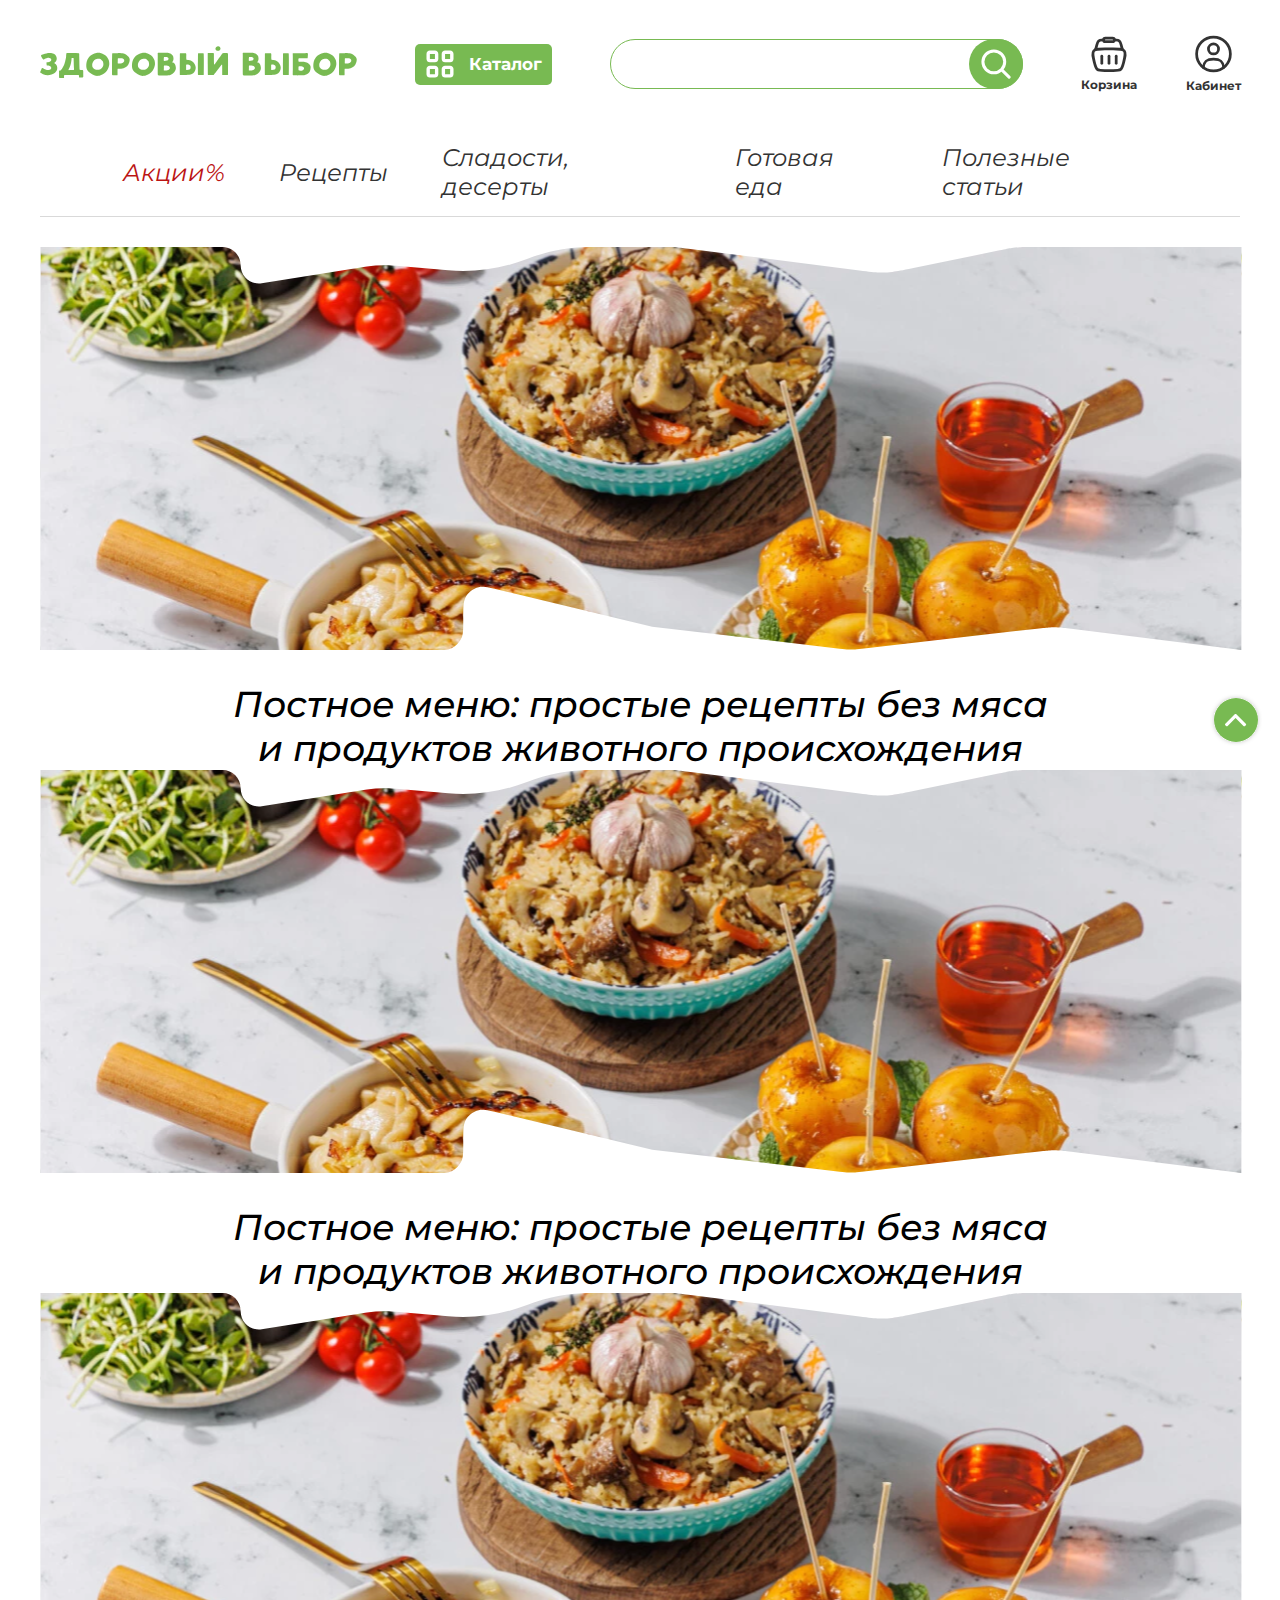
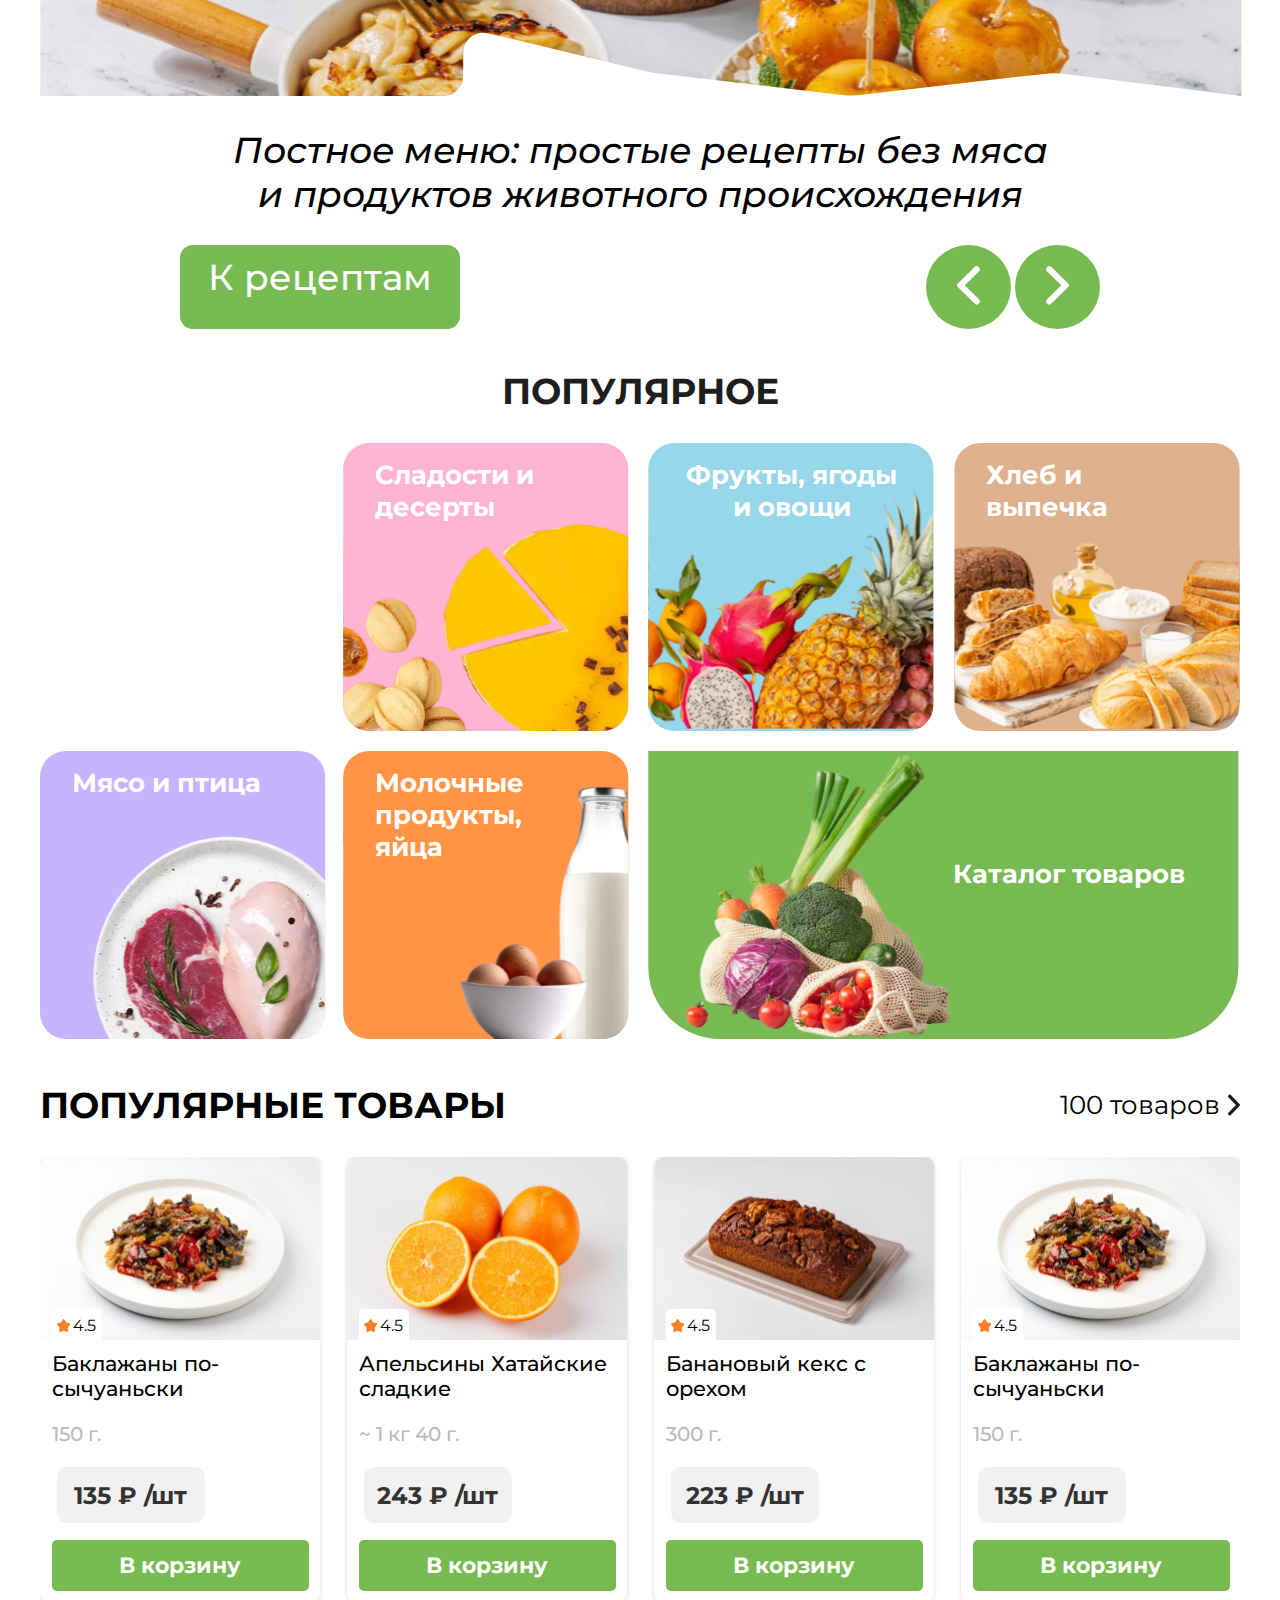
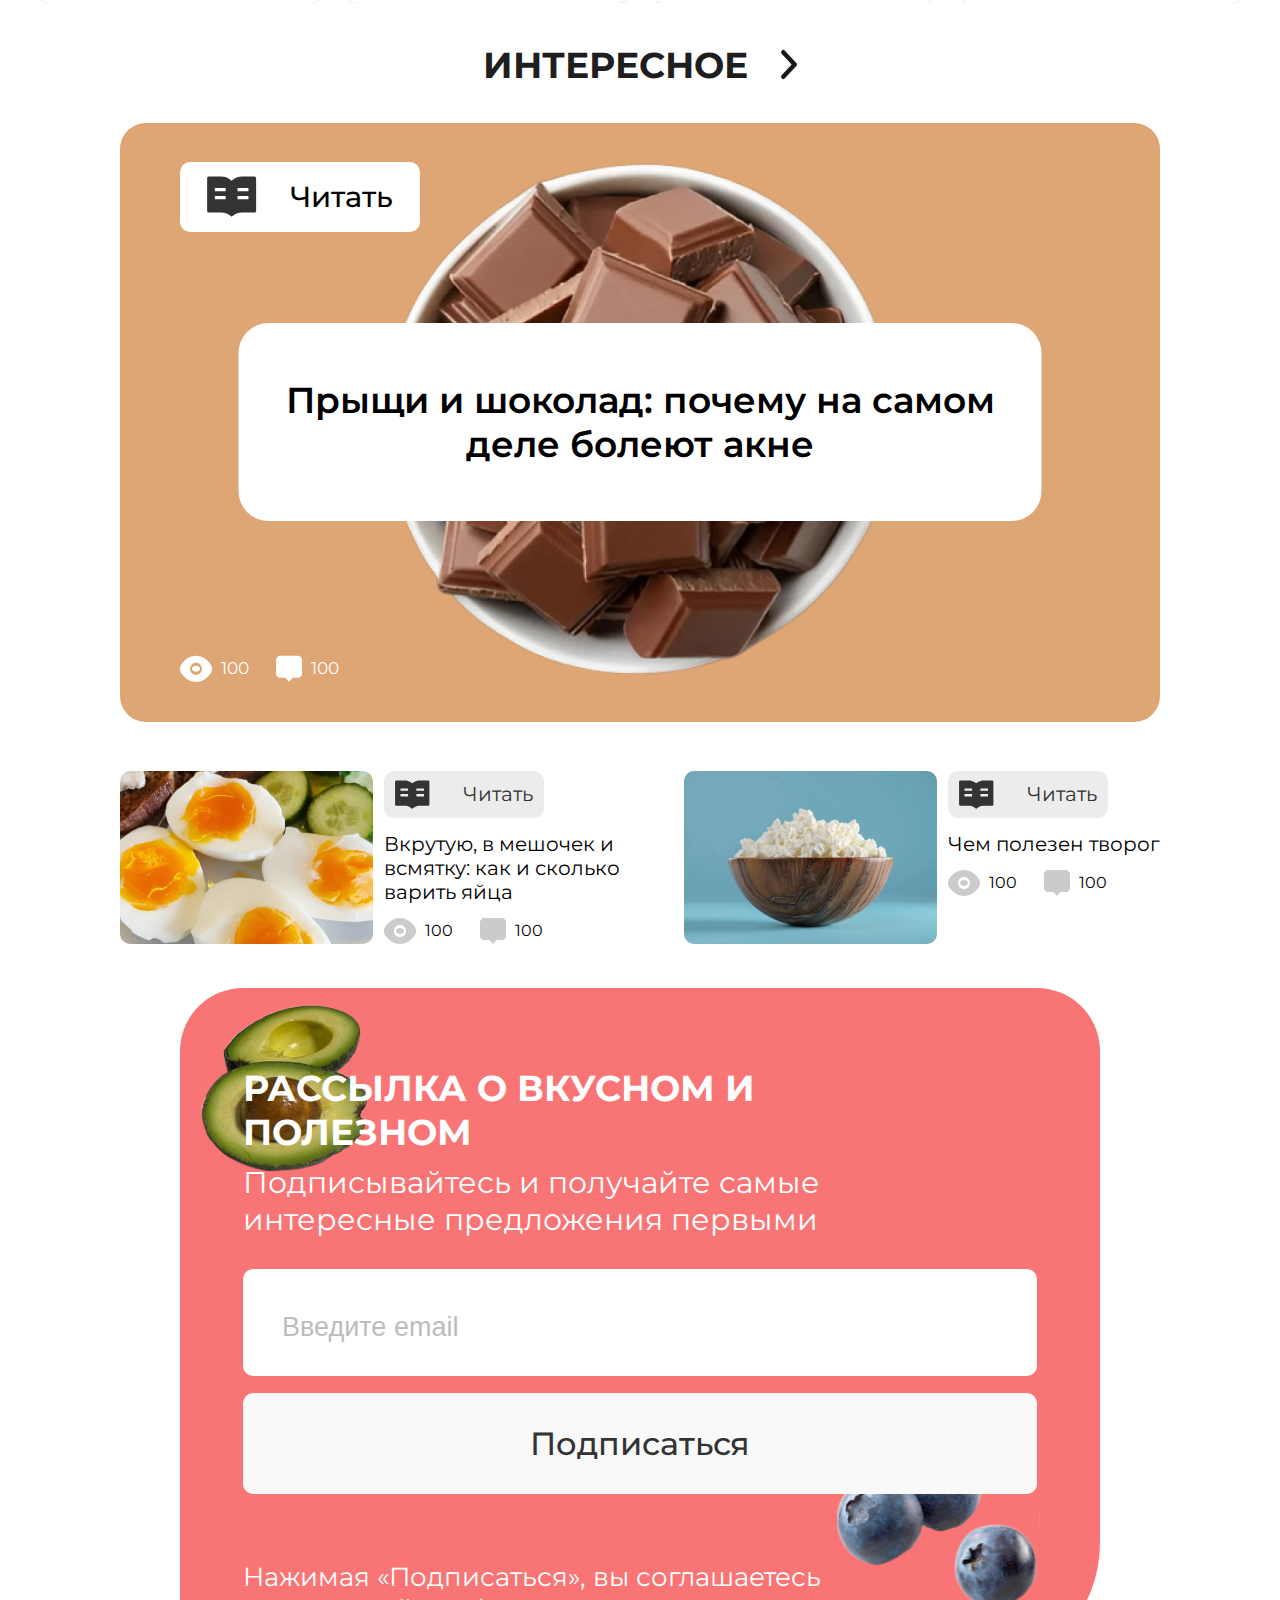
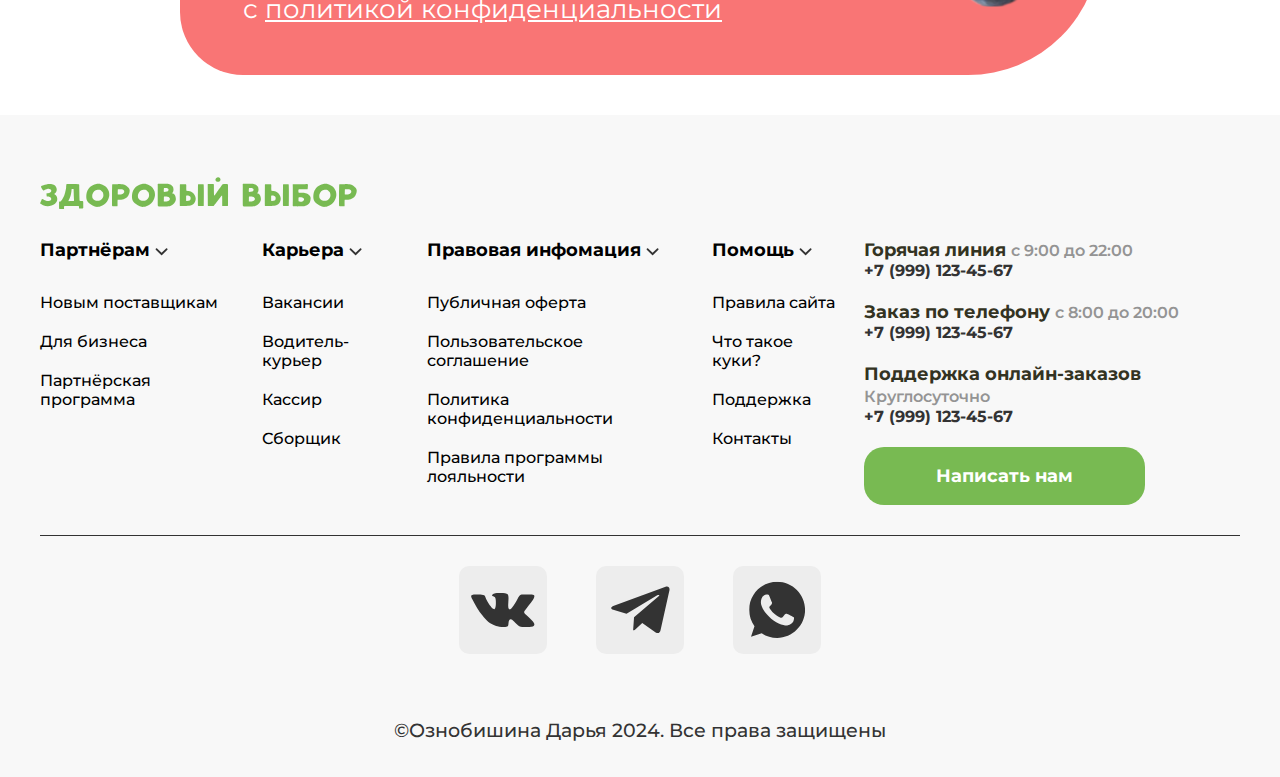
==== commit 0ed81360: "second commit" ====
--- a/index.html
+++ b/index.html
@@ -14,11 +14,6 @@
 <!--header-->
 <header>
     <div class="max-width">
-        <div class="burger-menu">
-            <div></div>
-            <div></div>
-            <div></div>
-        </div>
         <div class="header-logo">
             <a href="index.html"><img src="assets/image/logo.svg" alt=""></a>
         </div>
@@ -415,16 +410,22 @@
 </footer>
 <div class="block-mobile">
     <div class="">
-        <img src="assets/image/mobile-cart.svg" alt="">
-        <p>Корзина</p>
+        <a href="category.html">
+            <img src="assets/image/mobile-catalog.svg" alt="">
+            <p>Каталог</p>
+        </a>
     </div>
     <div class="">
-        <img src="assets/image/mobile-catalog.svg" alt="">
-        <p>Каталог</p>
+        <a href="cart.html">
+            <img src="assets/image/mobile-cart.svg" alt="">
+            <p>Корзина</p>
+        </a>
     </div>
     <div class="">
-        <img src="assets/image/mobile-user.svg" alt="">
-        <p>Кабинет</p>
+        <a href="profile.html">
+            <img src="assets/image/mobile-user.svg" alt="">
+            <p>Кабинет</p>
+        </a>
     </div>
 </div>
 <script>
--- a/assets/css/style.css
+++ b/assets/css/style.css
@@ -460,8 +460,7 @@
     max-width: 508px;
 }
 
-.interes-side-image {
-}
+.interes-side-image {}
 
 .interes-side-info {
     display: flex;
@@ -625,8 +624,7 @@
     margin-bottom: 30px;
 }
 
-.footer-down-accordion {
-}
+.footer-down-accordion {}
 
 .footer-accordion-up {
     font-size: 18px;
@@ -649,8 +647,7 @@
     gap: 21px;
 }
 
-.down-numbers {
-}
+.down-numbers {}
 
 .down-numbers-title {
     font-weight: 700;
@@ -1256,13 +1253,15 @@
     color: #333;
 }
 
-.cart-left form {
+.cart-left form,
+.cart-right form {
     width: 502px;
     display: flex;
     flex-direction: column;
 }
 
-.cart-left form label {
+.cart-left form label,
+.cart-right form label {
     margin-top: 10px;
     font-family: 'montserrat', sans-serif;
     font-size: 20px;
@@ -1272,7 +1271,8 @@
     margin-bottom: 10px;
 }
 
-.cart-left form input {
+.cart-left form input,
+.cart-right form input {
     border-radius: 5px;
     width: 100%;
     height: 86px;
@@ -1285,6 +1285,7 @@
 
 }
 
+.cart-left form input::placeholder,
 .cart-left form input::placeholder {
     font-family: 'montserrat', sans-serif;
     font-size: 20px;
@@ -1295,8 +1296,11 @@
 
 .cart-right {
     display: flex;
+    max-width: 700px;
     flex-direction: column;
-}
+    
+}
+
 
 .countCart {
     display: flex;
@@ -1332,6 +1336,7 @@
     display: flex;
     gap: 20px;
     border-bottom: 1px solid #8b8b8b;
+    width: 558px;
 }
 
 .infaCart {
@@ -1373,10 +1378,9 @@
 
 .counterCart {
     display: flex;
-    width: 176px;
-    height: 58px;
-}
-
+    width: max-content;
+    height: max-content;
+}
 .counter--minus {
     display: flex;
     justify-content: center;
@@ -1451,7 +1455,7 @@
 .buttonCart {
     margin-top: 25px;
     border-radius: 5px;
-    width: 560px;
+    width: 100%;
     height: 77px;
     background: #78ba52;
     font-family: 'montserrat', sans-serif;
@@ -1496,8 +1500,9 @@
     width: 100%;
     justify-content: space-between;
 }
-.product-left-adaptive{
-display: none;
+
+.product-left-adaptive {
+    display: none;
 }
 
 .product-left {
@@ -1517,6 +1522,10 @@
     flex-direction: column;
     gap: 16px;
     max-width: 500px;
+}
+
+.product-right-adaptive {
+    display: none;
 }
 
 
@@ -2001,16 +2010,27 @@
     color: #333;
 }
 
+.cart-partsMobile {
+    display: none;
+}
+
+.block-mobile {
+    display: none;
+
+}
+
+.product-desc-adaptive {
+    display: none;
+
+}
+
+
 /*адаптив для планшета*/
-@media (max-width: 668px) {
-    .max-width {
-        padding: 0 35px;
-        margin: 0;
-        width: 100%;
-    }
+@media (max-width: 700px) {
 
     header {
         padding: 0 35px;
+        /* width: 100%; */
     }
 
     .header-menu {
@@ -2022,7 +2042,7 @@
     }
 
     header .max-width {
-        gap: 39px;
+        justify-content: space-between;
         padding: 20px 0;
     }
 
@@ -2031,7 +2051,8 @@
     }
 
     .header-input input {
-        max-width: 258px;
+        width: 100%;
+        /* max-width: 258px; */
         height: 22px;
     }
 
@@ -2202,6 +2223,8 @@
         font-size: 9px;
         font-weight: 700;
         margin-bottom: 8px;
+        max-width: 58px;
+        max-height: 20px;
     }
 
     .pop-item form button {
@@ -2374,7 +2397,7 @@
         margin: 0;
     }
 
-    .footer-accordion-down > .visible {
+    .footer-accordion-down>.visible {
         display: flex;
     }
 
@@ -2440,7 +2463,7 @@
         width: 100%;
     }
 
-    .block-mobile div {
+    .block-mobile a {
         display: flex;
         flex-direction: column;
         gap: 5px;
@@ -2491,7 +2514,7 @@
     }
 
     .catalog--back {
-        margin: 0 0 0 80px;
+        margin: 0 0 29px 53px;
     }
 
     .catalog--back img {
@@ -2503,7 +2526,8 @@
     }
 
     .catalog .max-width {
-        padding-top: 29px;
+   
+        padding: 0px;
         gap: 29px;
     }
 
@@ -2530,30 +2554,38 @@
         gap: 29px;
         text-wrap: nowrap;
     }
-    .catalog-main-title p{
+
+    .catalog-main-title p {
         font-size: 26px;
     }
-    .extra-count{
+
+    .extra-count {
         display: none;
     }
-    .catalog-main-blocks{
+
+    .catalog-main-blocks {
         padding-top: 29px;
     }
-    .catalog-main-blocks .pop-item{
+
+    .catalog-main-blocks .pop-item {
         max-width: none;
     }
-    .catalog-main-blocks .pop-item img{
+
+    .catalog-main-blocks .pop-item img {
         max-width: none;
     }
-    .catalog-main-blocks .pop-item .pop-title{
+
+    .catalog-main-blocks .pop-item .pop-title {
         margin-top: 8px;
         margin-bottom: 12px;
         font-size: 14px;
     }
-    .catalog-main-blocks .pop-item .pop-star{
+
+    .catalog-main-blocks .pop-item .pop-star {
         font-size: 9px;
     }
-    .catalog-main-blocks .pop-item .pop-price{
+
+    .catalog-main-blocks .pop-item .pop-price {
         font-size: 15px;
         width: 88px;
         height: 25px;
@@ -2561,783 +2593,1352 @@
         margin-left: 10px;
         margin-bottom: 12px;
     }
-    .catalog-main-block .pop-item .pop-weight{
+
+    .catalog-main-block .pop-item .pop-weight {
         font-size: 15px;
         margin-bottom: 12px;
     }
-    .catalog-main-block .pop-item form button{
+
+    .catalog-main-block .pop-item form button {
         font-size: 12px;
     }
-    .catalog-switch{
+
+    .catalog-switch {
         gap: 26px;
-    }
-    .catalog-switch .button{
+        max-width:668px
+    }
+
+    .catalog-switch .button {
         font-size: 16px;
         padding: 10px 17px;
         max-width: 86px;
         max-height: 40px;
     }
-    .catalog-switch .switch-number{
+
+    .catalog-switch .switch-number {
         max-width: 93px;
         max-height: 40px;
         gap: 19px;
     }
-    .catalog-switch .switch-number a{
+
+    .catalog-switch .switch-number a {
         font-size: 16px;
     }
-    .catalog-switch .switch-number .active-number{
+
+    .catalog-switch .switch-number .active-number {
         padding: 10px 17px;
         max-width: 37px;
         max-height: 40px;
     }
-    .catalog-switch .switch-number .number{
+
+    .catalog-switch .switch-number .number {
         padding: 10px 17px;
         max-width: 37px;
         max-height: 40px;
     }
 
-    .product .max-width{
-        padding: 0 80px;
-    }
-    .product-left{
+
+
+    .product-left {
         display: none;
     }
-    .product-right{
+
+    .product-right {
         display: none;
     }
-    .product-left-adaptive{
+
+    .product-left-adaptive {
         display: block;
     }
-    .product-left-div{
+
+    .product-left-div {
         display: flex;
         justify-content: space-between;
         margin-bottom: 7px;
         align-items: center;
     }
-    .product-left-div .product-name{
-        font-size: 20px;
-    }
-    .product-left-div .product-star p{
-        font-size: 15px;
-    }
-    .product-left-div .product-star .groupStars{
+
+    .product-left-div .product-name {
+        font-size: 26px;
+    }
+
+    .product-left-div .product-star p {
+        font-size: 22px;
+    }
+
+    .product-left-div .product-star .groupStars {
         gap: 3px;
     }
-    .product-left-div .product-star .groupStars img{
-        height: 19px;
-        width: 19px;
-    }
-    .product-left-adaptive .product-weight-count{
+
+    .product-left-div .product-star .groupStars img {
+        height: 24px;
+        width: 24px;
+    }
+
+    .product-left-adaptive .product-weight-count {
         margin-bottom: 17px;
     }
-    .product-left-adaptive .product-weight-count p{
-        font-size: 18px;
-    }
-
-    .product-left-adaptive img{
+
+    .product-left-adaptive .product-weight-count p {
+        font-size: 24px;
+    }
+
+    .product-left-adaptive img {
         margin-bottom: 27px;
     }
-    .product-left-adaptive .infa .price-product{
+
+    .product-left-adaptive .infa .price-product {
         max-width: 181px;
         max-height: 61px;
         margin-bottom: 17px;
     }
-    .product-left-adaptive .infa .price-product p{
+
+    .product-left-adaptive .infa .price-product p {
         font-size: 28px;
     }
-    .product-left-adaptive .product-button{
+
+    .product-left-adaptive .product-button {
         font-size: 30px;
         max-height: 78px;
     }
-    .product-path a{
+
+    .product-path a {
         font-size: 18px;
     }
-    .product-path img{
+
+    .product-path img {
         height: 22px;
     }
-    @media (max-width: 700px) {
-
-        /*.max-width {*/
-        /*    max-width: 508px;*/
-        /*    margin: 0 auto;*/
-        /*}*/
-        .burger-menu div {
-            width: 30px;
-            height: 3px;
-            background-color: #333;
-            margin: 5px;
-            border-radius: 5px;
-        }
-
-        .max-width-form {
-            max-width: 440px;
-            margin: 0 auto;
-        }
-
-        .login,
-        .register,
-        .changeUser {
-            margin-top: 42px;
-            margin-bottom: 44px;
-        }
-
-        .login-h,
-        .register-h,
-        .changeUser-h {
-            font-size: 26px;
-            margin-bottom: 18px;
-        }
-
-        .login form,
-        .register form,
-        .changeUser form {
-            width: 440px;
-        }
-
-        .login form label,
-        .register form label,
-        .changeUser form label {
-            font-size: 20px;
-            margin-bottom: 16px;
-        }
-
-        .login form input,
-        .register form input,
-        .changeUser form input {
-            margin-bottom: 22px;
-            font-size: 20px;
-        }
-
-        .login form input::placeholder,
-        .register form input::placeholder,
-        .changeUser form input::placeholder {
-            font-size: 20px;
-        }
-
-        .login button,
-        .register button,
-        .changeUser button {
-            font-size: 20px;
-            margin-bottom: 18px;
-        }
-
-        .login a,
-        .register a {
-            font-size: 20px;
-        }
-    }
-    @media screen and (max-width: 400px) {
-        /*
-            .max-width {
-                max-width: 1200px;
-                margin: 0 auto;
-            } */
-        .max-width-form {
-            max-width: 316px;
-            margin: 0 auto;
-        }
-
-        .login,
-        .register,
-        .changeUser {
-            margin-top: 30px;
-            margin-bottom: 26px;
-        }
-
-        .login-h,
-        .register-h,
-        .changeUser-h {
-            font-size: 21px;
-            margin-bottom: 18px;
-        }
-
-        .login form,
-        .register form,
-        .changeUser form {
-            width: 316px;
-        }
-
-        .login form label,
-        .register form label,
-        .changeUser form label {
-            font-size: 16px;
-            margin-bottom: 12px;
-        }
-
-        .login form input,
-        .register form input,
-        .changeUser form input {
-            margin-bottom: 16px;
-            font-size: 16px;
-        }
-
-        .login form input::placeholder,
-        .register form input::placeholder,
-        .changeUser form input::placeholder {
-            font-size: 16px;
-        }
-
-        .login button,
-        .register button,
-        .changeUser button {
-            font-size: 20px;
-            margin-bottom: 18px;
-        }
-
-        .login a,
-        .register a {
-
-            font-size: 20px;
-        }
-    }
-    @media screen and (max-width: 376px) {
-        .block-mobile {
-            gap: 36px;
-            font-size: 8px;
-        }
-
-        .block-mobile div {
-            gap: 5px;
-        }
-
-        .block-mobile div img {
-            height: 25px;
-            width: 25px;
-        }
-
-        .max-width {
-            padding: 0 30px;
-        }
-
-        .glide__slide {
-            width: 100%;
-            height: auto;
-        }
-
-        .popular-start {
-            gap: 10px;
-        }
-
-        .popular-end {
-            gap: 10px;
-        }
-
-        .popular-start .popular-block p {
-            font-size: 12px;
-        }
-
-        .popular-start .popular-block {
-            max-width: 144px;
-            max-height: 144px;
-        }
-
-        .popular-start .popular-block img {
-            max-width: 144px;
-            max-height: 144px;
-        }
-
-        .popular-end .popular-block:nth-child(1) {
-            max-width: 144px;
-            max-height: 144px;
-            font-size: 12px;
-        }
-
-        .popular-end .popular-block:nth-child(1) img {
-            max-width: 144px;
-            max-height: 144px;
-        }
-
-        .popular-end .popular-block:nth-child(2) {
-            max-width: 144px;
-            max-height: 144px;
-            font-size: 12px;
-        }
-
-        .popular-end .popular-block:nth-child(2) img {
-            max-width: 144px;
-            max-height: 144px;
-        }
-
-        .popular-end .popular-block:nth-child(3) {
-            max-width: 298px;
-            max-height: 144px;
-            font-size: 16px;
-        }
-
-        .popular-end .popular-block:nth-child(1) p {
-            font-size: 12px;
-        }
-
-        .popular-block p {
-            left: 9px;
-        }
-
-        .popular-h {
-            font-size: 16px;
-            font-weight: 600;
-        }
-
-        .popular-end .popular-block:nth-child(3) p {
-            left: 132px;
-            top: 63px;
-        }
-
-        .popular-end .popular-block:nth-child(2) p {
-            font-size: 12px;
-        }
-
-        .popular-end .popular-block:nth-child(3) p {
-            font-size: 16px;
-        }
-
-        .popular-end .popular-block:nth-child(3) img {
-            max-width: 298px;
-            max-height: 144px;
-        }
-
-        .pop-header p {
-            font-size: 16px;
-        }
-
-        .pop-item form button {
-            padding: 7px 0;
-        }
-
-        .pop-header a p {
-            font-size: 12px;
-        }
-
-        .pop-header a img {
-            height: 12px;
-        }
-
-        .pop-item .pop-image img {
-            max-width: 146px;
-        }
-
-        .header-logo img {
-            max-width: 132px;
-        }
-
-        header .max-width {
-            gap: 13px;
-            align-items: center;
-        }
-
-        .header-input {
-            max-width: 137px;
-        }
-
-        .header-input input {
-            max-width: 137px;
-        }
-
-        header {
-            padding: 0 30px;
-        }
-
-        .categories .max-width {
-            gap: 26px;
-        }
-
-        .categories .max-width a {
-            font-size: 14px;
-        }
-
-        .burger-menu div {
-            border-radius: 20px;
-        }
-
-        .footer-messenger {
-            gap: 20px;
-        }
-
-        .footer-messenger a {
-            max-height: 36px;
-            max-width: 36px;
-        }
-
-        .footer-messenger a img {
-            max-height: 23px;
-            max-width: 23px;
-        }
-
-        .footer-right {
-            font-size: 8px;
-            padding: 23px 0;
-        }
-
-        .button-up a img {
-            height: 25px;
-            width: 25px;
-        }
-
-        .footer-messenger {
-            padding: 25px 0;
-        }
-
-        .footer-down-accordion {
-            max-width: 316px;
-            padding: 0;
-        }
-
-        .footer-accordion-up {
-            font-size: 12px;
-            font-weight: 700;
-            padding: 14px 24px 14px 30px;
-        }
-
-        .footer-info-down {
-            gap: 6px;
-        }
-
-        .footer-down-phones {
-            margin-bottom: 45px;
-        }
-
-        .down-button {
-            font-size: 15px;
-            padding: 14px 0;
-            width: 100%;
-            text-align: center;
-        }
-
-        .send-politic {
-            font-size: 9px;
-        }
-
-        .send-block form {
-            padding: 0;
-        }
-
-        .send-block form {
-            margin-bottom: 28px;
-        }
-
-        .send-block form button {
-            padding: 9px 0;
-            font-size: 18px;
-        }
-
-        .send-block form input::placeholder {
-            font-size: 12px;
-        }
-
-        .send-block form input {
-            font-size: 12px;
-            padding: 12px 0 12px 12px;
-            margin-bottom: 7px;
-        }
-
-        .send-block img:nth-child(2) {
-            width: 65px;
-            right: 27px;
-            bottom: 24px;
-        }
-
-        .send-block img:nth-child(1) {
-            width: 61px;
-            left: 7px;
-            top: 5px;
-        }
-
-        .send-h1 {
-            font-size: 16px;
-        }
-
-        .send-p {
-            font-size: 10px;
-            margin-bottom: 10px;
-        }
-
-        .interes-side-image img {
-            object-fit: cover;
-            max-width: 83px;
-            height: 80px;
-            border-radius: 10px;
-        }
-
-        .interes-info-read img {
-            height: 12px;
-        }
-
-        .interes-info-read {
-            align-items: center;
-            padding: 4px 8px;
-        }
-
-        .interes-info-read p {
-            font-size: 9px;
-        }
-
-        .interes-info-title {
-            font-size: 10px;
-        }
-
-        .interes-side-info {
-            gap: 0;
-            max-height: 80px;
-        }
-
-        .interes-info-count img {
-            max-height: 13px;
-        }
-
-        .interes-info-count {
-            gap: 5px;
-            color: #CBCBCB;
-            font-size: 6px;
-        }
-
-        .interes-image img {
-            max-width: 316px;
-        }
-
-        .interes-h {
-            font-size: 16px;
-            margin-bottom: 14px;
-        }
-
-        .interes-h img {
-            max-height: 12px;
-        }
-
-        .interes-title {
-            max-width: 244px;
-            border-radius: 20px;
-            padding: 10px 5px;
-        }
-
-        .interes-info {
-            left: 13px;
-            bottom: 8px;
-            font-size: 6px;
-            gap: 9px;
-        }
-
-        .interes-info img {
-            max-height: 13px;
-        }
-
-        .interes-title p {
-            font-size: 15px;
-        }
-
-        .interes {
-            margin-top: 24px;
-        }
-
-        .glide__slide p {
-            font-size: 13px;
-        }
-
-        .glide__slide img {
-            max-height: 125px;
-        }
-
-        .banner-bottom a {
-            font-size: 12px;
-            padding: 5px 10px;
-        }
-
-        .custom-controls button {
-            max-height: 25px;
-            max-width: 25px;
-        }
-
-        .custom-controls button img {
-            max-height: 12px;
-        }
-
-        .glide__arrow--right {
-            right: 0.2em !important;
-        }
-
-        .glide__arrow--left {
-            left: 0.2em !important;
-        }
-
-        .custom-controls {
-            left: -30px;
-        }
-
-        .block-mobile {
-            padding: 17px 0;
-        }
-
-        .category-path {
-            font-size: 12px;
-            margin-bottom: 14px;
-        }
-
-        .category-title {
-            font-size: 16px;
-            margin-bottom: 16px;
-        }
-
-        .category .max-width {
-            gap: 0;
-            padding: 20px 30px 0 30px;
-        }
-
-        .category-blocks {
-            grid-template-columns: repeat(3, 1fr);
-            gap: 7px;
-            justify-content: center;
-        }
-
-        .category-block {
-            max-width: 101px;
-        }
-
-        .category-block p {
-            font-size: 10px;
-            left: 10px;
-            top: 10px;
-        }
-
-        .category-block img {
-            max-width: 101px;
-        }
-        .catalog-filter {
-            display: none;
-        }
-
-        .catalog--back {
-            margin: 0 0 0 30px;
-        }
-        .catalog{
-            margin-top: 20px;
-        }
-        .catalog--back img {
-            max-height: 12px;
-        }
-
-        .catalog--back a {
-            font-size: 14px;
-        }
-        .catalog-main-extra .extra-action .active-filter{
-            font-size: 12px;
-            max-width: 148px;
-            max-height: 35px;
-        }
-        .catalog-main-extra .extra-action .filter{
-            font-size: 12px;
-            max-width: 148px;
-            max-height: 35px;
-        }
-        .catalog .max-width {
-            padding-left: 30px;
-            display: block;
-        }
-
-        .catalog-main-filter-adaptive {
-            display: flex;
-            gap: 8px;
-            padding: 5px 4.5px;
-            background-color: #f1f1f1;
-            border-radius: 5px;
-            align-items: center;
-            max-width: 92px;
-            font-size: 14px;
-            margin: 14px 0 20px 0;
-        }
-        .catalog-main-extra{
-            padding-top: 0;
-        }
-        .count-catalog-adaptive {
-            display: flex;
-            font-size: 12px;
-        }
-        a.addProduct{
-            font-size: 12px;
-            padding: 5px 10px;
-            width: auto;
-            height: auto;
-            border-radius: 5px;
-        }
-        .catalog-main-title {
-            align-items: center;
-            justify-content: normal;
-            gap: 10px;
-            text-wrap: nowrap;
-        }
-        .catalog-main-title p{
-            font-size: 16px;
-        }
-        .extra-count{
-            display: none;
-        }
-        .extra-action{
-            gap: 20px;
-        }
-        .catalog-main-blocks{
-            padding-top: 29px;
-            gap: 14px;
-            grid-template-columns: repeat(2, 146px);
-        }
-        .catalog-main-blocks .pop-item{
-            max-width: 146px;
-        }
-        .catalog-main-blocks .pop-item img{
-            max-width: 146px;
-        }
-        .catalog-main-blocks .pop-item .pop-title{
-            margin-top: 3px;
-            margin-bottom: 9px;
-            font-weight: 400;
-            font-size: 14px;
-        }
-        .catalog-main-blocks .pop-item .pop-star{
-            font-size: 6px;
-        }
-        .catalog-main-blocks .pop-item .pop-price{
-            font-size: 9px;
-            width: 56px;
-            height: 19px;
-            border-radius: 5px;
-            margin-left: 10px;
-            margin-bottom: 12px;
-        }
-        .catalog-main-blocks .pop-item form{
-            padding: 0 6px;
-            margin-bottom: 6px;
-        }
-        .catalog-main-block .pop-item .pop-weight{
-            font-size: 15px;
-            margin-bottom: 9px;
-        }
-        .catalog-main-block .pop-item form button{
-            font-size: 9px;
-        }
-        .catalog-switch{
-            max-width: 317px;
-            gap: 26px;
-            margin: 20px auto 0;
-        }
-        .catalog-switch .button{
-            font-size: 16px;
-            padding: 10px 17px;
-            max-width: 86px;
-            max-height: 40px;
-        }
-        .catalog-switch .switch-number{
-            max-width: 93px;
-            max-height: 40px;
-            gap: 19px;
-        }
-        .catalog-switch .switch-number a{
-            font-size: 16px;
-        }
-        .catalog-switch .switch-number .active-number{
-            padding: 10px 17px;
-            max-width: 37px;
-            max-height: 40px;
-        }
-        .catalog-switch .switch-number .number{
-            padding: 10px 17px;
-            max-width: 37px;
-            max-height: 40px;
-        }
-    }
-}
+
+    .product .max-width.product-part .product-down {
+        display: flex;
+        height: 100%;
+    }
+
+    .product-right-adaptive {
+        display: flex;
+        flex-direction: column;
+        margin-top: 25px;
+    }
+
+    .product-desc-adaptive {
+        display: flex;
+        flex-direction: column;
+        /* margin-top: px; */
+
+    
+    }
+    .product-right-adaptive .block-name {
+        font-size: 26px;
+    }
+
+    .product-right-adaptive .block-text {
+        font-size: 17px;
+        margin-top: 21px;
+        margin-bottom: 21px;
+    }
+
+    .product-right-adaptive .block-infa .block-item .numbers-item {
+        font-size: 22px;
+        margin-bottom: 6px;
+    }
+
+    .product-right-adaptive .block-infa .block-item .name-item {
+        font-size: 18px;
+    }
+
+    .block-infa {
+        gap: 56px;
+    }
+
+    .accordion {
+        padding-top: 21px;
+        margin-bottom: 47px;
+    }
+
+
+
+    .product-top {
+        flex-direction: column;
+    }
+
+    .product-desc-adaptive .block-name {
+        font-size: 26px;
+        margin-top: 27px;
+    }
+
+    .product-desc-adaptive .block-text {
+        font-size: 17px;
+        margin-top: 21px;
+
+    }
+
+
+ 
+
+    .login,
+    .register,
+    .changeUser {
+        margin-top: 42px;
+        margin-bottom: 44px;
+    }
+
+    .login-h,
+    .register-h,
+    .changeUser-h {
+        font-size: 26px;
+        margin-bottom: 18px;
+    }
+
+    .login form,
+    .register form,
+    .changeUser form {
+        width: 440px;
+    }
+
+    .login form label,
+    .register form label,
+    .changeUser form label {
+        font-size: 20px;
+        margin-bottom: 16px;
+    }
+
+    .login form input,
+    .register form input,
+    .changeUser form input {
+        margin-bottom: 22px;
+        font-size: 20px;
+    }
+
+    .login form input::placeholder,
+    .register form input::placeholder,
+    .changeUser form input::placeholder {
+        font-size: 20px;
+    }
+
+    .login button,
+    .register button,
+    .changeUser button {
+        font-size: 20px;
+        margin-bottom: 18px;
+    }
+
+    .login a,
+    .register a {
+        font-size: 20px;
+    }
+
+    .cart {
+        margin-top: 24px;
+    }
+
+    .cart-path a {
+        font-size: 16px;
+    }
+
+    .cart-title {
+        margin-top: 18px;
+        margin-bottom: 18px;
+        font-size: 26px;
+    }
+
+    .cart-partsMobile {
+        display: flex;
+        flex-direction: column;
+        width: 100%;
+        gap: 40px;
+        margin-left: 80px;
+        margin-right: 80px;
+    }
+
+    .cart-parts {
+        display: none;
+    }
+
+    .leftCartTitle {
+        margin-bottom: 16px;
+        font-size: 26px;
+    }
+
+    .cart-right form {
+        width: 100%;
+
+    }
+
+    .cart-right form label {
+        font-size: 18px;
+    }
+
+    .cart-right form input {
+        max-height: 62px;
+        font-size: 18px;
+    }
+
+    .cart-right form input::placeholder {
+        font-size: 18px;
+    }
+
+    .countCart {
+        display: flex;
+        width: 100%;
+        justify-content: space-between;
+    }
+
+    .countCart a {
+        font-size: 16px;
+    }
+
+    .countCart p {
+        font-size: 16px;
+    }
+
+    .delete {
+        gap: 5px;
+        height: 20px;
+    }
+
+    .productCart {
+        margin-top: 30px;
+        padding-bottom: 0;
+        display: flex;
+        gap: 20px;
+        border-bottom: 0px;
+    }
+
+    .infaCart {
+        display: flex;
+        flex-direction: column;
+        width: 100%;
+        gap: 16px;
+    }
+
+    .titleCartProduct {
+        font-size: 19px;
+    }
+
+    .extraInfaCart {
+        display: flex;
+        width: 100%;
+        align-items: center;
+        justify-content: space-between;
+    }
+
+    .priceCart {
+        width: 104px;
+        height: 34px;
+        font-size: 16px;
+    }
+
+    .counterCart {
+        display: flex;
+        width: max-content;
+        height: max-content;
+
+    }
+
+    .counter--minus,
+    .counter--plus {
+        width: 42px;
+        height: 42px;
+    }
+
+    .counter--count {
+        width: 50px;
+        height: 42px;
+        font-size: 26px;
+    }
+
+    .infaPriceCart {
+        margin-top: 31px;
+        padding-bottom: 17px;
+        border-top: 1px solid #8b8b8b;
+        border-bottom: 1px solid #8b8b8b;
+    }
+
+    .infaPriceText,
+    .infaPriceMain {
+        font-size: 22px;
+    }
+
+    .infaPriceExtra {
+        margin-top: 17px;
+    }
+
+    .buttonCart {
+        height: 69px;
+        font-size: 23px;
+    }
+
+    .red-h {
+        font-size: 30px;
+    }
+    
+    .red-input {
+        gap: 15px;
+        margin-top: 15px;
+    }
+    
+    .red-input label {
+        font-size: 18px;
+    }
+    
+    .red button {
+        font-size: 12px;
+        padding: 16px 94.5px;
+    }
+
+    .red {
+        margin: 74px 20px;
+    }
+
+    
+    .pop{
+        margin-left: 30px;
+        margin-right: 30px;
+    }
+    .interes, .send{
+        margin-left: 103px;
+        margin-right: 103px;
+    }
+
+}
+    
+@media screen and (max-width: 400px) {
+    .block-mobile {
+        gap: 36px;
+        font-size: 8px;
+    }
+
+    .block-mobile div {
+        gap: 5px;
+    }
+
+    .block-mobile div img {
+        height: 25px;
+        width: 25px;
+    }
+
+
+    .pop, .interes, .send{
+        margin-left: 30px;
+        margin-right: 30px;
+    }
+
+    .glide__slide {
+        width: 100%;
+        height: auto;
+    }
+
+    .popular-start {
+        gap: 10px;
+    }
+
+    .popular-end {
+        gap: 10px;
+    }
+
+    .popular-start .popular-block p {
+        font-size: 12px;
+    }
+
+    .popular-start .popular-block {
+        max-width: 144px;
+        max-height: 144px;
+    }
+
+    .popular-start .popular-block img {
+        max-width: 144px;
+        max-height: 144px;
+    }
+
+    .popular-end .popular-block:nth-child(1) {
+        max-width: 144px;
+        max-height: 144px;
+        font-size: 12px;
+    }
+
+    .popular-end .popular-block:nth-child(1) img {
+        max-width: 144px;
+        max-height: 144px;
+    }
+
+    .popular-end .popular-block:nth-child(2) {
+        max-width: 144px;
+        max-height: 144px;
+        font-size: 12px;
+    }
+
+    .popular-end .popular-block:nth-child(2) img {
+        max-width: 144px;
+        max-height: 144px;
+    }
+
+    .popular-end .popular-block:nth-child(3) {
+        max-width: 298px;
+        max-height: 144px;
+        font-size: 16px;
+    }
+
+    .popular-end .popular-block:nth-child(1) p {
+        font-size: 12px;
+    }
+
+    .popular-block p {
+        left: 9px;
+    }
+
+    .popular-h {
+        font-size: 16px;
+        font-weight: 600;
+    }
+
+    .popular-end .popular-block:nth-child(3) p {
+        left: 132px;
+        top: 63px;
+    }
+
+    .popular-end .popular-block:nth-child(2) p {
+        font-size: 12px;
+    }
+
+    .popular-end .popular-block:nth-child(3) p {
+        font-size: 16px;
+    }
+
+    .popular-end .popular-block:nth-child(3) img {
+        max-width: 298px;
+        max-height: 144px;
+    }
+
+    .pop-price {
+        max-width: 56px;
+        max-height: 19px;
+        margin-left: 11px;
+        border-radius: 5px;
+    }
+
+    .pop-header p {
+        font-size: 16px;
+    }
+
+    .pop-item form button {
+        padding: 7px 0;
+    }
+
+    .pop-header a p {
+        font-size: 12px;
+    }
+
+    .pop-header a img {
+        height: 12px;
+    }
+
+    .pop-item .pop-image img {
+        max-width: 146px;
+    }
+
+    .pop-main{
+        gap: 10px;
+    }
+    .header-logo img {
+        max-width: 132px;
+    }
+
+    header .max-width {
+        justify-content: space-between;
+        align-items: center;
+    }
+
+    .header-input {
+        width: 100%;
+    }
+
+    .header-input input {
+        width: 100%;
+    }
+
+    header {
+        padding: 0 30px;
+    }
+
+    .categories .max-width {
+        gap: 26px;
+    }
+
+    .categories .max-width a {
+        font-size: 14px;
+    }
+
+    .burger-menu div {
+        border-radius: 20px;
+    }
+
+    .footer-messenger {
+        gap: 20px;
+    }
+
+    .footer-messenger a {
+        max-height: 36px;
+        max-width: 36px;
+    }
+
+    .footer-messenger a img {
+        max-height: 23px;
+        max-width: 23px;
+    }
+
+    .footer-right {
+        font-size: 8px;
+        padding: 23px 0;
+    }
+
+    .button-up a img {
+        height: 25px;
+        width: 25px;
+    }
+
+    .footer-messenger {
+        padding: 25px 0;
+    }
+
+    .footer-down-accordion {
+        max-width: 316px;
+        padding: 0;
+    }
+
+    .footer-accordion-up {
+        font-size: 12px;
+        font-weight: 700;
+        padding: 14px 24px 14px 30px;
+    }
+
+    .footer-info-down {
+        gap: 6px;
+    }
+
+    .footer-down-phones {
+        margin-bottom: 45px;
+    }
+
+    .down-button {
+        font-size: 15px;
+        padding: 14px 0;
+        width: 100%;
+        text-align: center;
+    }
+
+    .send-politic {
+        font-size: 9px;
+    }
+
+    .send-block form {
+        padding: 0;
+    }
+
+    .send-block form {
+        margin-bottom: 28px;
+    }
+
+    .send-block form button {
+        padding: 9px 0;
+        font-size: 18px;
+    }
+
+    .send-block form input::placeholder {
+        font-size: 12px;
+    }
+
+    .send-block form input {
+        font-size: 12px;
+        padding: 12px 0 12px 12px;
+        margin-bottom: 7px;
+    }
+
+    .send-block img:nth-child(2) {
+        width: 65px;
+        right: 27px;
+        bottom: 24px;
+    }
+
+    .send-block img:nth-child(1) {
+        width: 61px;
+        left: 7px;
+        top: 5px;
+    }
+
+    .send-h1 {
+        font-size: 16px;
+    }
+
+    .send-p {
+        font-size: 10px;
+        margin-bottom: 10px;
+    }
+
+    .interes-side-image img {
+        object-fit: cover;
+        max-width: 83px;
+        height: 80px;
+        border-radius: 10px;
+    }
+
+    .interes-info-read img {
+        height: 12px;
+    }
+
+    .interes-info-read {
+        align-items: center;
+        padding: 4px 8px;
+    }
+
+    .interes-info-read p {
+        font-size: 9px;
+    }
+
+    .interes-info-title {
+        font-size: 10px;
+    }
+
+    .interes-side-info {
+        gap: 0;
+        max-height: 80px;
+    }
+
+    .interes-info-count img {
+        max-height: 13px;
+    }
+
+    .interes-info-count {
+        gap: 5px;
+        color: #CBCBCB;
+        font-size: 6px;
+    }
+
+    .interes-image img {
+        max-width: 316px;
+    }
+
+    .interes-h {
+        font-size: 16px;
+        margin-bottom: 14px;
+    }
+
+    .interes-h img {
+        max-height: 12px;
+    }
+
+    .interes-title {
+        max-width: 244px;
+        border-radius: 20px;
+        padding: 10px 5px;
+    }
+
+    .interes-info {
+        left: 13px;
+        bottom: 8px;
+        font-size: 6px;
+        gap: 9px;
+    }
+
+    .interes-info img {
+        max-height: 13px;
+    }
+
+    .interes-title p {
+        font-size: 15px;
+    }
+
+    .interes {
+        margin-top: 24px;
+    }
+
+    .glide__slide p {
+        font-size: 13px;
+    }
+
+    .glide__slide img {
+        max-height: 125px;
+    }
+
+    .banner-bottom a {
+        font-size: 12px;
+        padding: 5px 10px;
+    }
+
+    .custom-controls button {
+        max-height: 25px;
+        max-width: 25px;
+    }
+
+    .custom-controls button img {
+        max-height: 12px;
+    }
+
+    .glide__arrow--right {
+        right: 0.2em !important;
+    }
+
+    .glide__arrow--left {
+        left: 0.2em !important;
+    }
+
+    .custom-controls {
+        left: -30px;
+    }
+
+    .block-mobile {
+        padding: 17px 0;
+    }
+
+    .category-path {
+        font-size: 12px;
+        margin-bottom: 14px;
+    }
+
+    .category-title {
+        font-size: 16px;
+        margin-bottom: 16px;
+    }
+
+    .category .max-width {
+        gap: 0;
+        padding: 20px 30px 0 30px;
+    }
+
+    .category-blocks {
+        grid-template-columns: repeat(3, 1fr);
+        gap: 7px;
+        justify-content: center;
+    }
+
+    .category-block {
+        max-width: 101px;
+    }
+
+    .category-block p {
+        font-size: 10px;
+        left: 10px;
+        top: 10px;
+    }
+
+    .category-block img {
+        max-width: 101px;
+    }
+
+    .catalog-filter {
+        display: none;
+    }
+
+    .catalog--back {
+        margin: 0 0 24px 38px;
+     
+    }
+
+    .catalog {
+        margin-top: 20px;
+    }
+
+    .catalog--back img {
+        max-height: 12px;
+    }
+
+    .catalog--back a {
+        font-size: 14px;
+    }
+
+    .catalog-main-extra .extra-action .active-filter {
+        font-size: 12px;
+        max-width: 148px;
+        max-height: 35px;
+    }
+
+    .catalog-main-extra .extra-action .filter {
+        font-size: 12px;
+        max-width: 148px;
+        max-height: 35px;
+    }
+
+  
+    .catalog-main-filter-adaptive {
+        display: flex;
+        gap: 8px;
+        padding: 5px 4.5px;
+        background-color: #f1f1f1;
+        border-radius: 5px;
+        align-items: center;
+        max-width: 92px;
+        font-size: 14px;
+        margin: 14px 0 20px 0;
+    }
+
+    .catalog-main-extra {
+        padding-top: 0;
+    }
+
+    .count-catalog-adaptive {
+        display: flex;
+        font-size: 12px;
+    }
+
+    a.addProduct {
+        font-size: 12px;
+        padding: 5px 10px;
+        width: auto;
+        height: auto;
+        border-radius: 5px;
+    }
+
+    .catalog-main-title {
+        align-items: center;
+        justify-content: normal;
+        gap: 10px;
+        text-wrap: nowrap;
+    }
+
+    .catalog-main-title p {
+        font-size: 16px;
+    }
+
+    .extra-count {
+        display: none;
+    }
+
+    .extra-action {
+        gap: 20px;
+    }
+
+    .catalog-main-blocks {
+        padding-top: 29px;
+        gap: 14px;
+        grid-template-columns: repeat(2, 146px);
+    }
+
+    .catalog-main-blocks .pop-item {
+        max-width: 146px;
+    }
+
+    .catalog-main-blocks .pop-item img {
+        max-width: 146px;
+    }
+
+    .catalog-main-blocks .pop-item .pop-title {
+        margin-top: 3px;
+        margin-bottom: 9px;
+        font-weight: 400;
+        font-size: 14px;
+    }
+
+    .catalog-main-blocks .pop-item .pop-star {
+        font-size: 6px;
+    }
+
+    .catalog-main-blocks .pop-item .pop-price {
+        font-size: 9px;
+        width: 56px;
+        height: 19px;
+        border-radius: 5px;
+        margin-left: 10px;
+        margin-bottom: 12px;
+    }
+
+    .catalog-main-blocks .pop-item form {
+        padding: 0 6px;
+        margin-bottom: 6px;
+    }
+
+    .catalog-main-block .pop-item .pop-weight {
+        font-size: 15px;
+        margin-bottom: 9px;
+    }
+
+    .catalog-main-block .pop-item form button {
+        font-size: 9px;
+    }
+
+    .catalog-switch {
+        max-width: 376px;
+        gap: 26px;
+        margin: 20px auto 0;
+    }
+
+    .catalog-switch .button {
+        font-size: 16px;
+        padding: 10px 17px;
+        max-width: 86px;
+        max-height: 40px;
+    }
+
+    .catalog-switch .switch-number {
+        max-width: 93px;
+        max-height: 40px;
+        gap: 19px;
+    }
+
+    .catalog-switch .switch-number a {
+        font-size: 16px;
+    }
+
+    .catalog-switch .switch-number .active-number {
+        padding: 10px 17px;
+        max-width: 37px;
+        max-height: 40px;
+    }
+
+    .catalog-switch .switch-number .number {
+        padding: 10px 17px;
+        max-width: 37px;
+        max-height: 40px;
+    }
+
+    .product-left-adaptive img {
+        max-width: 315px;
+    }
+
+
+
+    .product-path {
+        margin-top: 20px;
+    }
+
+    .product-left-div {
+        align-items: center;
+    }
+
+    .product-left-div .product-star {
+        max-height: 15px;
+    }
+
+    .product-left-div .product-name {
+        font-size: 16px;
+    }
+
+    .product-left-div .product-weight-count p {
+        font-size: 16px;
+    }
+
+    .product-left-adaptive .infa .price-product p {
+        font-size: 19px;
+    }
+
+    .product-left-adaptive .infa .price-product {
+        max-width: 113px;
+        max-height: 38px;
+    }
+
+    .product-left-div .product-star p {
+        font-size: 13px;
+    }
+
+    .product-left-adaptive .product-button {
+        max-height: 45px;
+        font-size: 20px;
+    }
+
+    .product-desc-adaptive .block-name {
+        font-size: 15px;
+    }
+
+    .product-desc-adaptive .block-text {
+        font-size: 14px;
+        margin-top: 7px;
+    }
+
+    .product-right-adaptive .block-name {
+        font-size: 15px;
+    }
+
+    .product-right-adaptive .block-name {
+        font-size: 14px;
+    }
+
+    .product-left-div .product-star .groupStars img {
+        height: 15px;
+        width: 15px;
+    }
+
+    .product-right-adaptive .block-infa .block-item .numbers-item {
+        font-size: 18px;
+    }
+
+    .product-right-adaptive .block-infa .block-item .name-item {
+        font-size: 14px;
+    }
+
+    .block-infa {
+        gap: 26px;
+    }
+
+    .product-right-adaptive .block-infa .block-item .name-item {
+        text-wrap: nowrap;
+    }
+
+    .product-right-adaptive .block-text {
+        font-size: 14px;
+        margin: 16px 0;
+    }
+
+
+    .accordion {
+        margin-bottom: 26px;
+        padding-top: 0;
+    }
+
+    .product-part {
+        margin-top: 22px;
+    }
+
+    .product-path img {
+        max-height: 12px;
+    }
+
+    .product-path a {
+        font-size: 14px;
+    }
+
+    .details {
+        padding: 20px 0 0 0;
+    }
+
+    .details .details__title {
+        font-size: 15px;
+        padding: 0 0 20px 0;
+    }
+
+    .details::after {
+        top: 25px;
+    }
+
+    .details__content p {
+        font-size: 14px;
+    }
+
+
+
+    .login,
+    .register,
+    .changeUser {
+        margin-top: 30px;
+        margin-bottom: 26px;
+    }
+
+    .login-h,
+    .register-h,
+    .changeUser-h {
+        font-size: 21px;
+        margin-bottom: 18px;
+    }
+
+    .login form,
+    .register form,
+    .changeUser form {
+        width: 316px;
+    }
+
+    .login form label,
+    .register form label,
+    .changeUser form label {
+        font-size: 16px;
+        margin-bottom: 12px;
+    }
+
+    .login form input,
+    .register form input,
+    .changeUser form input {
+        margin-bottom: 16px;
+        font-size: 16px;
+    }
+
+    .login form input::placeholder,
+    .register form input::placeholder,
+    .changeUser form input::placeholder {
+        font-size: 16px;
+    }
+
+    .login button,
+    .register button,
+    .changeUser button {
+        font-size: 20px;
+        margin-bottom: 18px;
+    }
+
+    .login a,
+    .register a {
+
+        font-size: 20px;
+    }
+
+    .cart {
+        margin-top: 24px;
+    }
+
+    .cart-path a {
+        font-size: 16px;
+    }
+
+    .cart-title {
+        margin-top: 18px;
+        margin-bottom: 18px;
+        font-size: 26px;
+    }
+
+    .cart-partsMobile {
+        display: flex;
+        flex-direction: column;
+        width: 100%;
+        gap: 40px;
+    }
+
+    .cart-parts {
+        display: none;
+    }
+
+    .product-left-adaptive .product-weight-count p{
+        font-size: 16px;
+    }
+
+    .leftCartTitle {
+        margin-bottom: 11px;
+        font-size: 16px;
+    }
+
+    .cart-right form {
+        width: 100%;
+
+    }
+
+    .cart-right form label {
+        font-size: 16px;
+    }
+
+    .cart-right form input {
+        max-height: 42px;
+        font-size: 16px;
+    }
+
+    .cart-right form input::placeholder {
+        font-size: 14px;
+    }
+
+    .countCart {
+        display: flex;
+        width: 100%;
+        justify-content: space-between;
+    }
+
+    .countCart a {
+        font-size: 16px;
+    }
+
+    .countCart p {
+        font-size: 16px;
+    }
+
+    .delete {
+        gap: 5px;
+        height: 20px;
+    }
+
+    .productCart {
+        margin-top: 30px;
+        padding-bottom: 0;
+        display: flex;
+        gap: 20px;
+        border-bottom: 0px;
+    }
+    
+    .imageProductCart {
+        width: 92px;
+        height: 83px;
+    }
+    
+    .infaCart {
+        display: flex;
+        flex-direction: column;
+        width: 100%;
+        gap: 16px;
+    }
+
+    .titleCartProduct {
+        font-size: 12px;
+    }
+
+    .extraInfaCart {
+        display: flex;
+        width: 100%;
+        align-items: center;
+        justify-content: space-between;
+    }
+
+    .priceCart {
+        width: 66px;
+        height: 22px;
+        font-size: 12px;
+    }
+
+    .counterCart {
+        display: flex;
+        width: max-content;
+        height: max-content;
+
+    }
+
+    .counter--minus,
+    .counter--plus {
+        width: 30px;
+        height: 30px;
+    }
+    .counter--minus img,
+    .counter--plus img{
+        width: 15px;
+        height: 15px;
+    }
+    .counter--count {
+        width: 40px;
+        height: 30px;
+        font-size: 20px;
+    }
+
+    .infaPriceCart {
+        margin-top: 31px;
+        padding-bottom: 17px;
+        border-top: 1px solid #8b8b8b;
+        border-bottom: 1px solid #8b8b8b;
+    }
+
+    .infaPriceText,
+    .infaPriceMain {
+        font-size: 18px;
+    }
+
+    .infaPriceExtra {
+        margin-top: 12px;
+    }
+
+    .buttonCart {
+        height: 52px;
+        font-size: 20px;
+    }
+
+    .red-h {
+        font-size: 30px;
+    }
+    
+    .red-input {
+        width: auto;
+        gap: 15px;
+        margin-top: 15px;
+    }
+    
+    .red-input label {
+        font-size: 18px;
+    }
+    
+    .red button {
+        font-size:14px;
+        padding: 12px 80px;
+    }
+
+    .red {
+        margin: 74px 30px;
+    }
+}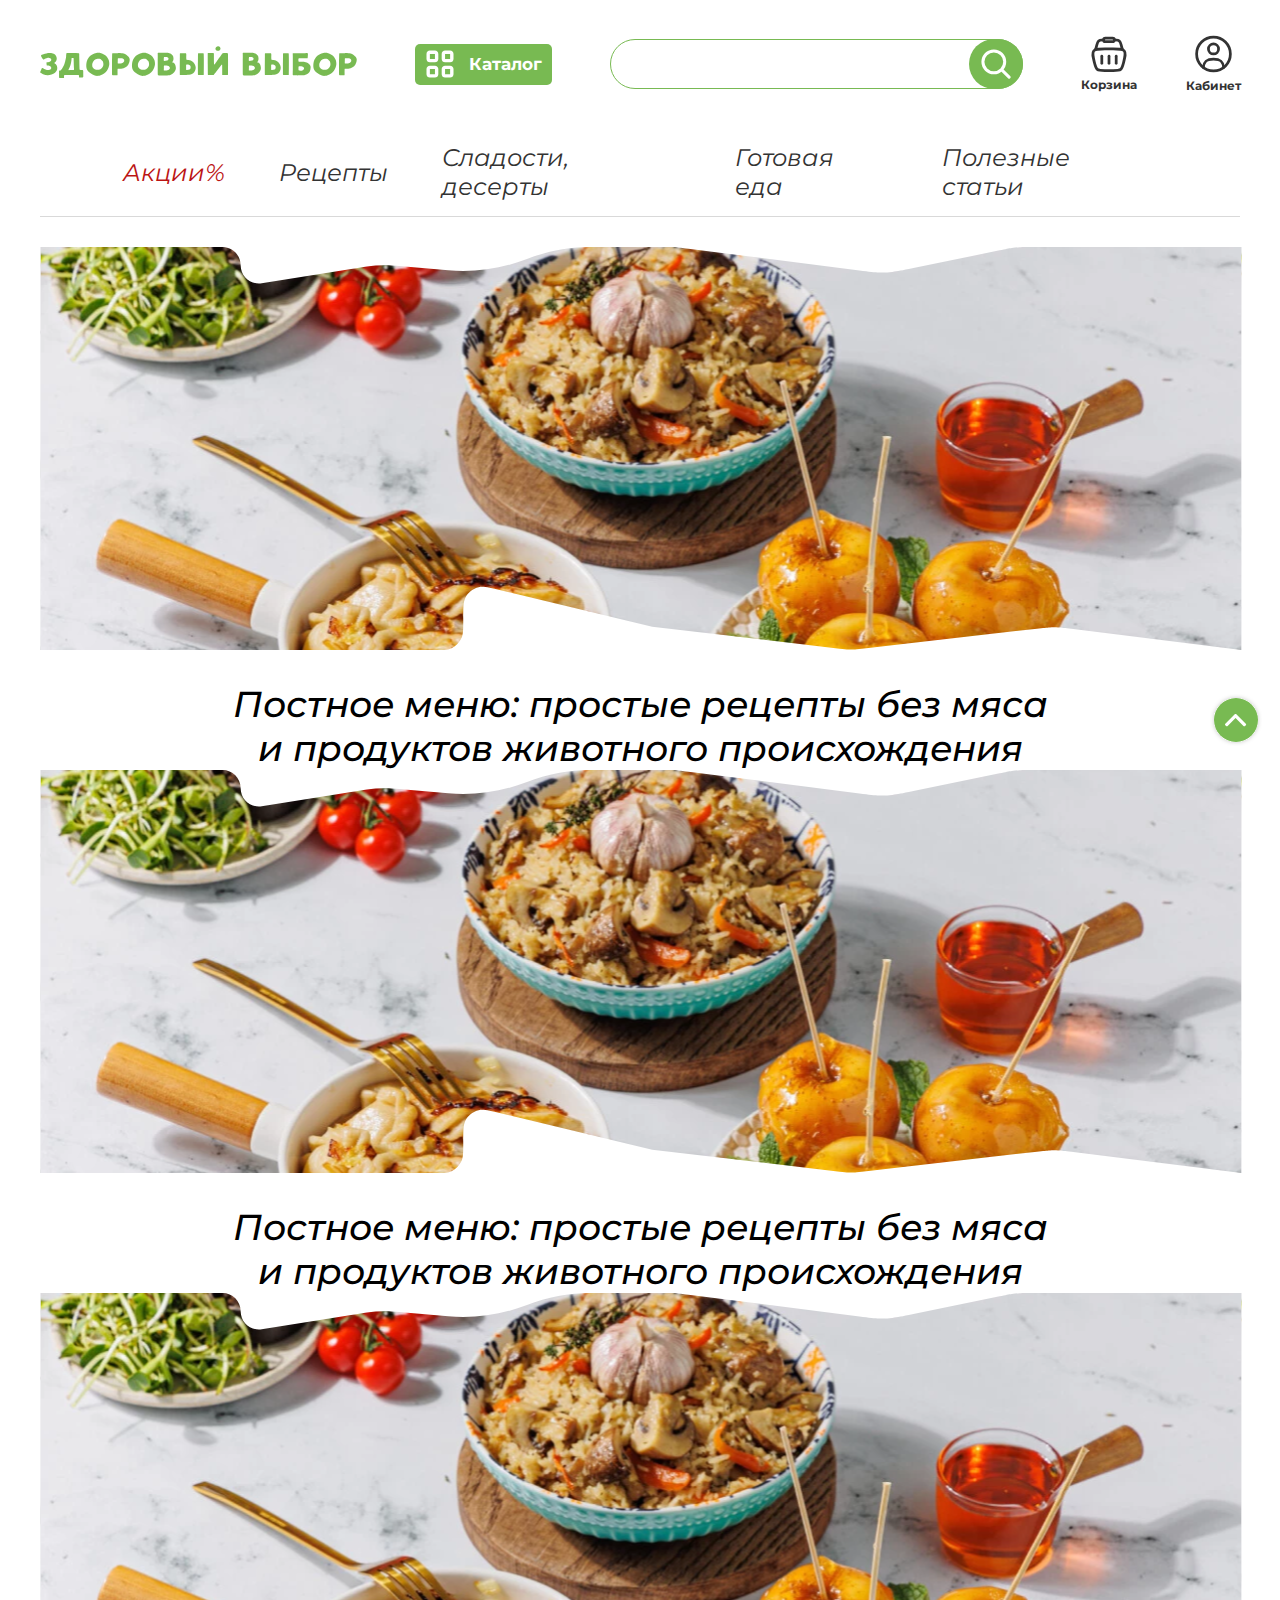
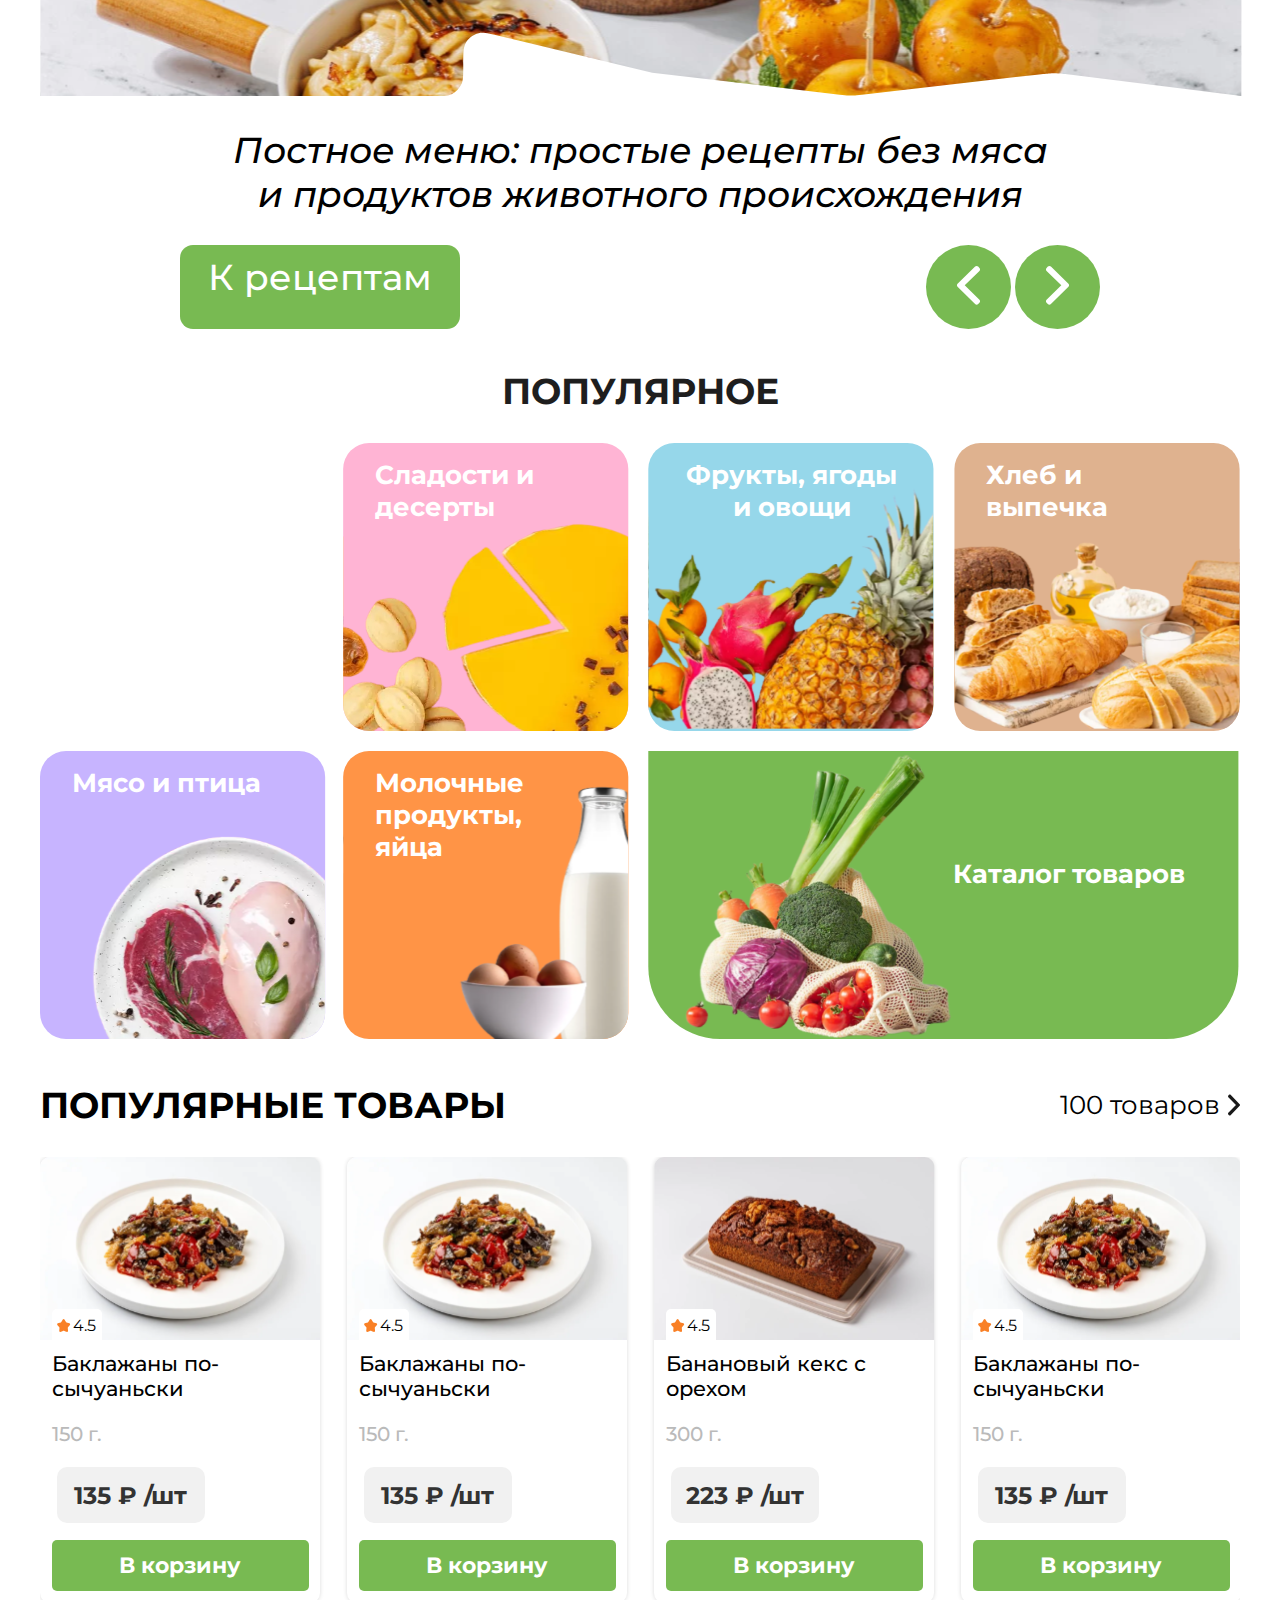
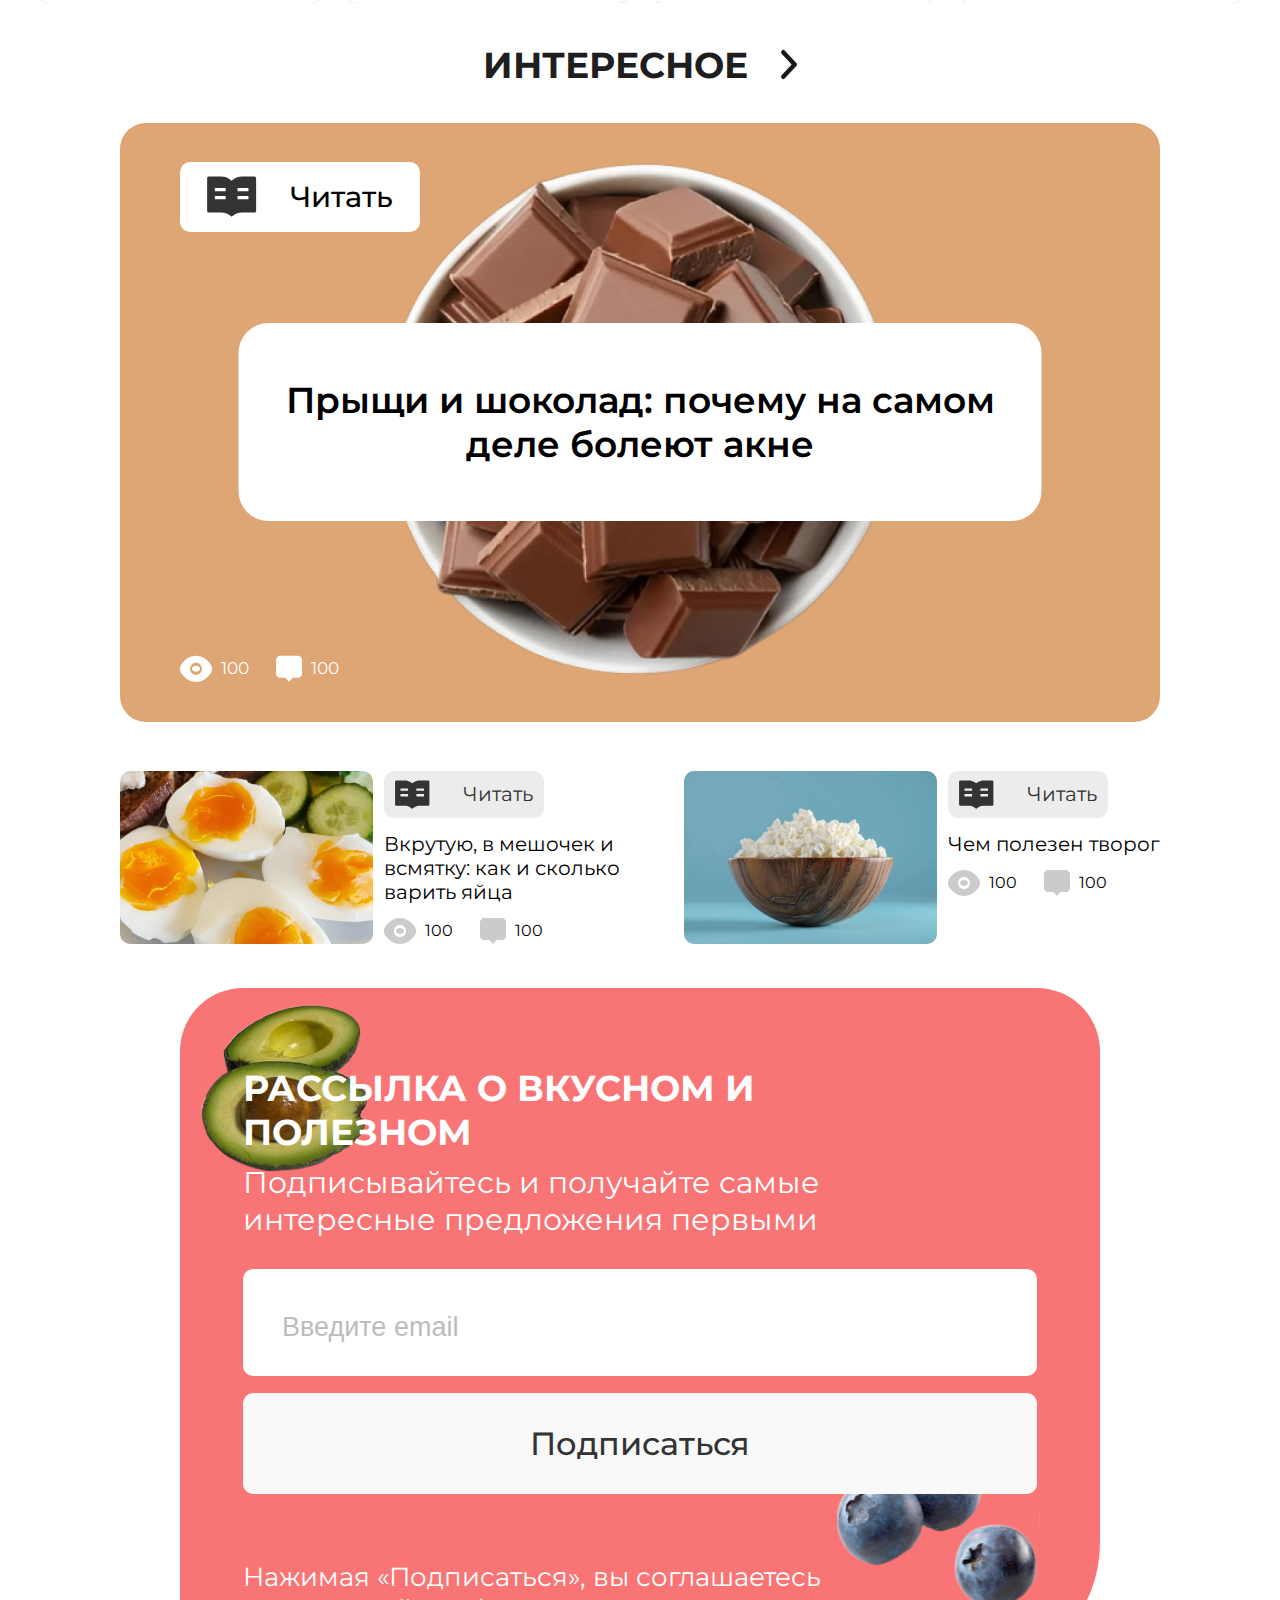
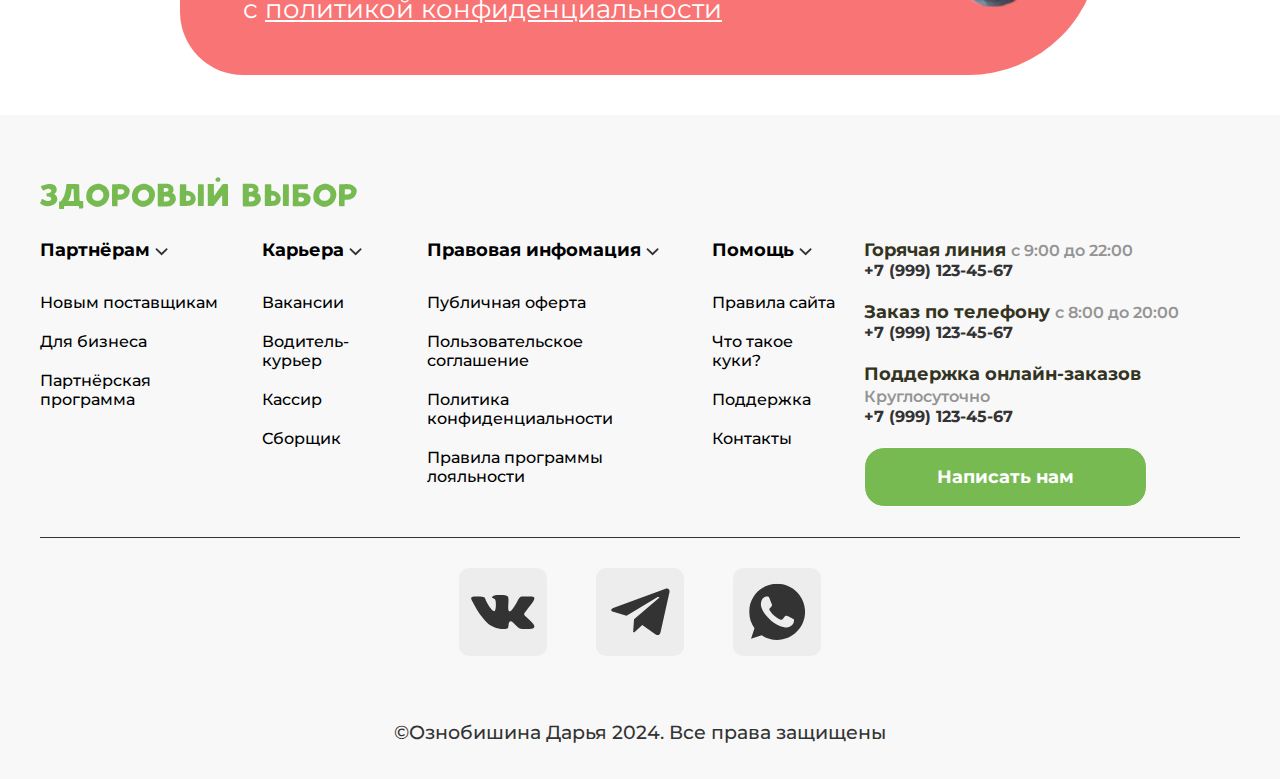
==== commit a510eb81: "6 commit" ====
--- a/index.html
+++ b/index.html
@@ -9,6 +9,7 @@
     <link rel="stylesheet" href="https://cdn.jsdelivr.net/npm/@glidejs/glide/dist/css/glide.core.min.css">
     <link rel="stylesheet" href="https://cdn.jsdelivr.net/npm/@glidejs/glide/dist/css/glide.theme.min.css">
     <title>Главная</title>
+    <link type="image/x-icon" rel="shortcut icon" href="assets/image/favicon.ico">
 </head>
 <body>
 <!--header-->
@@ -36,7 +37,7 @@
                 <img src="assets/image/cart.svg" alt="">
                 <p>Корзина</p>
             </a>
-            <a href="profile.html">
+            <a href="login.html">
                 <img src="assets/image/account.svg" alt="">
                 <p>Кабинет</p>
             </a>
@@ -105,33 +106,33 @@
         </div>
         <div class="popular-categories">
             <div class="popular-start">
-                <a class="popular-block">
+                <a class="popular-block" href="category.html">
                     <p>Готовые рационы</p>
                     <img src="assets/image/gotovye_products.svg" alt="">
                 </a>
-                <a class="popular-block">
+                <a class="popular-block" href="category.html">
                     <p>Сладости и десерты</p>
                     <img src="assets/image/sladosti.svg" alt="">
                 </a>
-                <a class="popular-block">
+                <a class="popular-block" href="category.html">
                     <p>Мясо и птица</p>
                     <img src="assets/image/meat.svg" alt="">
                 </a>
-                <a class="popular-block">
+                <a class="popular-block" href="category.html">
                     <p>Молочные продукты, яйца</p>
                     <img src="assets/image/milk.svg" alt="">
                 </a>
             </div>
             <div class="popular-end">
-                <a class="popular-block">
+                <a class="popular-block" href="category.html">
                     <p>Фрукты, ягоды и овощи </p>
                     <img src="assets/image/fructs.svg" alt="">
                 </a>
-                <a class="popular-block">
+                <a class="popular-block" href="category.html">
                     <p>Хлеб и выпечка</p>
                     <img src="assets/image/bread.svg" alt="">
                 </a>
-                <a class="popular-block">
+                <a class="popular-block" href="category.html">
                     <p>Каталог товаров</p>
                     <img src="assets/image/catalog.svg" alt="">
                 </a>
@@ -151,46 +152,50 @@
         </div>
         <div class="pop-main">
             <div class="pop-item">
-                <div class="pop-image">
-                    <img src="assets/image/product.svg" alt="">
-                    <div class="pop-star">
-                        <img src="assets/image/star.svg" alt="">
-                        <p>4.5</p>
-                    </div>
-                </div>
-                <div class="pop-title">
-                    <p>Баклажаны по-сычуаньски</p>
-                </div>
-                <div class="pop-weight">
-                    150 г.
-                </div>
-                <div class="pop-price">
-                    135 ₽ /шт
-                </div>
-                <form action="" method="post">
-                    <button type="submit">В корзину</button>
-                </form>
+                <a href="product.html">
+                    <div class="pop-image">
+                        <img src="assets/image/product.svg" alt="">
+                        <div class="pop-star">
+                            <img src="assets/image/star.svg" alt="">
+                            <p>4.5</p>
+                        </div>
+                    </div>
+                    <div class="pop-title">
+                        <p>Баклажаны по-сычуаньски</p>
+                    </div>
+                    <div class="pop-weight">
+                        150 г.
+                    </div>
+                    <div class="pop-price">
+                        135 ₽ /шт
+                    </div>
+                    <form action="" method="post">
+                         <button type="submit">   <a href="cart.html" >В корзину</a></button>
+                    </form>
+                </a>
             </div>
             <div class="pop-item">
-                <div class="pop-image">
-                    <img src="assets/image/product2.svg" alt="">
-                    <div class="pop-star">
-                        <img src="assets/image/star.svg" alt="">
-                        <p>4.5</p>
-                    </div>
-                </div>
-                <div class="pop-title">
-                    <p>Апельсины Хатайские сладкие</p>
-                </div>
-                <div class="pop-weight">
-                    ~ 1 кг 40 г.
-                </div>
-                <div class="pop-price">
-                    243 ₽ /шт
-                </div>
-                <form action="" method="post">
-                    <button type="submit">В корзину</button>
-                </form>
+                <a href="product.html">
+                    <div class="pop-image">
+                        <img src="assets/image/product.svg" alt="">
+                        <div class="pop-star">
+                            <img src="assets/image/star.svg" alt="">
+                            <p>4.5</p>
+                        </div>
+                    </div>
+                    <div class="pop-title">
+                        <p>Баклажаны по-сычуаньски</p>
+                    </div>
+                    <div class="pop-weight">
+                        150 г.
+                    </div>
+                    <div class="pop-price">
+                        135 ₽ /шт
+                    </div>
+                    <form action="" method="post">
+                         <button type="submit">   <a href="cart.html" >В корзину</a></button>
+                    </form>
+                </a>
             </div>
             <div class="pop-item">
                 <div class="pop-image">
@@ -210,7 +215,7 @@
                     223 ₽ /шт
                 </div>
                 <form action="" method="post">
-                    <button type="submit">В корзину</button>
+                     <button type="submit">   <a href="cart.html" >В корзину</a></button>
                 </form>
             </div>
             <div class="pop-item">
@@ -231,7 +236,7 @@
                     135 ₽ /шт
                 </div>
                 <form action="" method="post">
-                    <button type="submit">В корзину</button>
+                     <button type="submit">   <a href="cart.html" >В корзину</a></button>
                 </form>
             </div>
         </div>
@@ -359,7 +364,7 @@
                     </div>
                     <div class="footer-accordion-down">
                         <p>Публичная оферта</p>
-                        <p>Пользовательское соглашение</p>
+                        <a href="assets/fonts/Montserrat-VariableFont_wght.ttf" download="filename">Пользовательское соглашение</a>
                         <p>Политика конфиденциальности</p>
                         <p>Правила программы лояльности</p>
                     </div>
@@ -380,17 +385,19 @@
                     <div class="down-numbers">
                         <div class="down-numbers-title">Горячая линия
                             <span>с 9:00 до 22:00</span></div>
-                        <div class="down-numbers-phone">+7 (999) 123-45-67</div>
+                        <div class="down-numbers-phone"><a href="tel:+79991234567">+7 (999) 123-45-67</a></div>
+
                     </div>
                     <div class="down-numbers">
                         <div class="down-numbers-title">Заказ по телефону
                             <span>с 8:00 до 20:00</span></div>
-                        <div class="down-numbers-phone">+7 (999) 123-45-67</div>
+                        <div class="down-numbers-phone"><a href="tel:+79991234567">+7 (999) 123-45-67</a></div>
+
                     </div>
                     <div class="down-numbers">
                         <div class="down-numbers-title">Поддержка онлайн-заказов
                             <span>Круглосуточно</span></div>
-                        <div class="down-numbers-phone">+7 (999) 123-45-67</div>
+                        <div class="down-numbers-phone"><a href="tel:+79991234567">+7 (999) 123-45-67</a></div>
                     </div>
                     <div class="down-button">
                         <a href="">Написать нам</a>
--- a/assets/css/style.css
+++ b/assets/css/style.css
@@ -210,6 +210,11 @@
 
 .popular-block {
     position: relative;
+    transition: transform 0.3s;
+}
+
+.popular-block:hover {
+    transform: scale(1.02);
 }
 
 .popular-block p {
@@ -301,8 +306,16 @@
     flex-direction: column;
     border-radius: 10px;
     max-width: 280px;
-
-}
+    transition: transform 0.3s;
+
+}
+
+.pop-item:hover {
+    transform: scale(1.02);
+
+    box-shadow: 0 0 4px rgba(0, 0, 0, 0.3);
+}
+
 
 .pop-image {
     position: relative;
@@ -596,6 +609,11 @@
     border: none;
     background-color: #F9F9F9;
     cursor: pointer;
+    transition: transform 0.3s;
+}
+
+.send-block form button:hover {
+    transform: scale(1.02);
 }
 
 .send-politic a {
@@ -674,6 +692,14 @@
     color: #fff;
     background-color: #78BA52;
     padding: 18px 72px;
+    border: 1px solid;
+
+}
+
+.down-button:hover {
+    color: #78BA52;
+    background-color: #fff;
+    border: 1px solid #78BA52;
 }
 
 .footer-messenger {
@@ -1177,10 +1203,11 @@
     font-weight: 600;
 
     border: none;
+    cursor: pointer;
     margin-bottom: 35px;
 }
 
-.login a,
+.login .logToregistr,
 .register a {
     font-family: 'montserrat', sans-serif;
     font-size: 24px;
@@ -1298,7 +1325,7 @@
     display: flex;
     max-width: 700px;
     flex-direction: column;
-    
+
 }
 
 
@@ -1381,6 +1408,7 @@
     width: max-content;
     height: max-content;
 }
+
 .counter--minus {
     display: flex;
     justify-content: center;
@@ -1465,6 +1493,14 @@
     display: flex;
     justify-content: center;
     align-items: center;
+    border: 1px solid #78ba52;
+
+}
+
+.buttonCart:hover {
+    background: #fff;
+    color: #78ba52;
+    border: 1px solid #78ba52;
 }
 
 .product-path {
@@ -1604,6 +1640,14 @@
     font-size: 35px;
     text-align: center;
     color: #fff;
+    border: 1px solid;
+
+}
+
+.product-button:hover {
+    background: #fff;
+    color: #78ba52;
+    border: 2px solid #78ba52;
 }
 
 
@@ -2070,6 +2114,12 @@
         overflow-x: auto;
     }
 
+    .catalog-main-block .pop-item .pop-weight {
+        font-size: 17px;
+        margin-bottom: 12px;
+    }
+
+
     .categories .max-width {
         border-top: 1px solid #d9d9d9;
         padding-left: 6px;
@@ -2526,7 +2576,7 @@
     }
 
     .catalog .max-width {
-   
+
         padding: 0px;
         gap: 29px;
     }
@@ -2578,26 +2628,27 @@
     .catalog-main-blocks .pop-item .pop-title {
         margin-top: 8px;
         margin-bottom: 12px;
-        font-size: 14px;
+        font-size: 16px;
     }
 
     .catalog-main-blocks .pop-item .pop-star {
-        font-size: 9px;
+        font-size: 16px;
+    }
+
+    .catalog-main-blocks .pop-item .pop-star img {
+        height: 18px;
+        width: 18px;
     }
 
     .catalog-main-blocks .pop-item .pop-price {
-        font-size: 15px;
-        width: 88px;
-        height: 25px;
+        font-size: 18px;
+        max-width: 120px;
+        max-height: 34px;
         border-radius: 5px;
         margin-left: 10px;
         margin-bottom: 12px;
     }
 
-    .catalog-main-block .pop-item .pop-weight {
-        font-size: 15px;
-        margin-bottom: 12px;
-    }
 
     .catalog-main-block .pop-item form button {
         font-size: 12px;
@@ -2605,7 +2656,7 @@
 
     .catalog-switch {
         gap: 26px;
-        max-width:668px
+        max-width: 668px
     }
 
     .catalog-switch .button {
@@ -2655,7 +2706,6 @@
         display: flex;
         justify-content: space-between;
         margin-bottom: 7px;
-        align-items: center;
     }
 
     .product-left-div .product-name {
@@ -2726,8 +2776,9 @@
         flex-direction: column;
         /* margin-top: px; */
 
-    
-    }
+
+    }
+
     .product-right-adaptive .block-name {
         font-size: 26px;
     }
@@ -2774,7 +2825,7 @@
     }
 
 
- 
+
 
     .login,
     .register,
@@ -2829,7 +2880,7 @@
     }
 
     .cart {
-        margin-top: 24px;
+        margin: 24px 80px 0 80px;
     }
 
     .cart-path a {
@@ -2845,10 +2896,10 @@
     .cart-partsMobile {
         display: flex;
         flex-direction: column;
-        width: 100%;
+        max-width: 508px;
         gap: 40px;
-        margin-left: 80px;
-        margin-right: 80px;
+        /* margin-left: 80px;
+        margin-right: 80px; */
     }
 
     .cart-parts {
@@ -2903,6 +2954,7 @@
         display: flex;
         gap: 20px;
         border-bottom: 0px;
+        width: 316px;
     }
 
     .infaCart {
@@ -2918,9 +2970,8 @@
 
     .extraInfaCart {
         display: flex;
-        width: 100%;
+        max-width: 300px;
         align-items: center;
-        justify-content: space-between;
     }
 
     .priceCart {
@@ -2972,16 +3023,16 @@
     .red-h {
         font-size: 30px;
     }
-    
+
     .red-input {
         gap: 15px;
         margin-top: 15px;
     }
-    
+
     .red-input label {
         font-size: 18px;
     }
-    
+
     .red button {
         font-size: 12px;
         padding: 16px 94.5px;
@@ -2991,18 +3042,124 @@
         margin: 74px 20px;
     }
 
-    
-    .pop{
+
+    .pop {
         margin-left: 30px;
         margin-right: 30px;
     }
-    .interes, .send{
+
+    .interes,
+    .send {
         margin-left: 103px;
         margin-right: 103px;
     }
 
-}
-    
+    .product,
+    .accordion {
+        margin-left: 80px;
+        margin-right: 80px;
+    }
+
+    .buttonActionProducts {
+        margin-top: 24px;
+    }
+
+    .buttonChangeProducts,
+    .buttonDeleteProducts {
+
+        width: 246px;
+        height: 52px;
+    }
+
+
+    .buttonAddProducts a,
+    .buttonChangeProducts a,
+    .buttonDeleteProducts a {
+        font-size: 19px;
+    }
+
+    .catalog-weight {
+        font-size: 15px;
+    }
+
+    .visible {
+        display: flex;
+    }
+
+    .icon-user {
+        max-width: 72px;
+        max-height: 55px;
+    }
+
+    .extiProfileIcon {
+        max-width: 34px;
+        max-height: 34px;
+    }
+
+    .nameUser {
+        font-size: 24px;
+    }
+
+    .about-count-month,
+    .infa-about-blocks,
+    .profile-inCatalog,
+    .switch-pages-profile,
+    .request {
+        margin-left: 80px;
+    }
+
+    .about-count-month,
+    .infa-about-blocks,
+    .profile-inCatalog {
+        max-width: 350px;
+    }
+
+    .profile-infa .max-width {
+        margin-top: 30px;
+        gap: 25px;
+    }
+
+    .profile-infa {
+        max-width: 500px;
+    }
+
+    .switch-pages-profile a {
+        height: 38px;
+        font-size: 15px;
+    }
+
+    .about-count-month {
+        font-size: 26px;
+    }
+
+    .infa-about-blocks {
+        font-size: 18px;
+    }
+
+    .profile-inCatalog {
+        font-size: 21px;
+        height: 45px;
+    }
+
+    .profile-requests {
+        display: flex;
+        flex-direction: column;
+        margin-left: 56px;
+    }
+
+    .send-block form button,
+    .popular-block,
+    .pop-item,
+    .down-button,
+    .product-button,
+    .switch-pages-profile a,
+    .buttonCart {
+        pointer-events: none;
+    }
+
+
+}
+
 @media screen and (max-width: 400px) {
     .block-mobile {
         gap: 36px;
@@ -3019,7 +3176,9 @@
     }
 
 
-    .pop, .interes, .send{
+    .pop,
+    .interes,
+    .send {
         margin-left: 30px;
         margin-right: 30px;
     }
@@ -3137,9 +3296,10 @@
         max-width: 146px;
     }
 
-    .pop-main{
+    .pop-main {
         gap: 10px;
     }
+
     .header-logo img {
         max-width: 132px;
     }
@@ -3431,7 +3591,7 @@
 
     .catalog--back {
         margin: 0 0 24px 38px;
-     
+
     }
 
     .catalog {
@@ -3458,7 +3618,7 @@
         max-height: 35px;
     }
 
-  
+
     .catalog-main-filter-adaptive {
         display: flex;
         gap: 8px;
@@ -3600,9 +3760,7 @@
         margin-top: 20px;
     }
 
-    .product-left-div {
-        align-items: center;
-    }
+
 
     .product-left-div .product-star {
         max-height: 15px;
@@ -3768,7 +3926,7 @@
     }
 
     .cart {
-        margin-top: 24px;
+        margin: 24px 30px 0 30px;
     }
 
     .cart-path a {
@@ -3784,7 +3942,7 @@
     .cart-partsMobile {
         display: flex;
         flex-direction: column;
-        width: 100%;
+        width: 316px;
         gap: 40px;
     }
 
@@ -3792,7 +3950,7 @@
         display: none;
     }
 
-    .product-left-adaptive .product-weight-count p{
+    .product-left-adaptive .product-weight-count p {
         font-size: 16px;
     }
 
@@ -3835,38 +3993,40 @@
 
     .delete {
         gap: 5px;
-        height: 20px;
+        height: 18px;
     }
 
     .productCart {
+        width: 312px;
+
         margin-top: 30px;
         padding-bottom: 0;
         display: flex;
         gap: 20px;
         border-bottom: 0px;
     }
-    
+
     .imageProductCart {
         width: 92px;
         height: 83px;
     }
-    
+
     .infaCart {
         display: flex;
         flex-direction: column;
-        width: 100%;
+        max-width: 212px;
         gap: 16px;
     }
 
     .titleCartProduct {
         font-size: 12px;
+        width: max-content;
     }
 
     .extraInfaCart {
         display: flex;
-        width: 100%;
+        max-width: 200px;
         align-items: center;
-        justify-content: space-between;
     }
 
     .priceCart {
@@ -3887,11 +4047,13 @@
         width: 30px;
         height: 30px;
     }
+
     .counter--minus img,
-    .counter--plus img{
+    .counter--plus img {
         width: 15px;
         height: 15px;
     }
+
     .counter--count {
         width: 40px;
         height: 30px;
@@ -3922,23 +4084,145 @@
     .red-h {
         font-size: 30px;
     }
-    
+
     .red-input {
         width: auto;
         gap: 15px;
         margin-top: 15px;
     }
-    
+
     .red-input label {
         font-size: 18px;
     }
-    
+
     .red button {
-        font-size:14px;
+        font-size: 14px;
         padding: 12px 80px;
     }
 
     .red {
         margin: 74px 30px;
     }
+
+    .product,
+    .accordion {
+        margin-left: 30px;
+        margin-right: 30px;
+    }
+
+    .buttonActionProducts {
+        margin-top: 10px;
+    }
+
+    .buttonChangeProducts,
+    .buttonDeleteProducts {
+
+        width: 152px;
+        height: 36px;
+    }
+
+
+    .buttonAddProducts a,
+    .buttonChangeProducts a,
+    .buttonDeleteProducts a {
+        font-size: 13px;
+    }
+
+    .catalog-weight {
+        font-size: 12px;
+    }
+
+    .visible {
+        display: flex;
+    }
+
+    .icon-user {
+        max-width: 64px;
+        max-height: 48px;
+    }
+
+    .icon-user a img {
+        max-width: 18px;
+        max-height: 18px;
+    }
+
+    .usericon {
+        max-width: 46px;
+        max-height: 48px;
+    }
+
+    .extiProfileIcon {
+        max-width: 18px;
+        max-height: 18px;
+    }
+
+    .nameUser {
+        font-size: 16px;
+    }
+
+    .about-count-month,
+    .infa-about-blocks,
+    .profile-inCatalog,
+    .switch-pages-profile,
+    .request {
+        margin-left: 30px;
+    }
+
+    .about-count-month,
+    .infa-about-blocks,
+    .profile-inCatalog {
+        max-width: 214px;
+    }
+
+    .profile-infa .max-width {
+        margin-top: 16px;
+        gap: 16px;
+    }
+
+    .profile .max-width {
+        gap: 24px;
+    }
+
+    .profile-infa {
+        max-width: 303px;
+    }
+
+    .switch-pages-profile a {
+        height: 32px;
+        font-size: 10px;
+    }
+
+    .about-count-month {
+        font-size: 16px;
+    }
+
+    .infa-about-blocks {
+        font-size: 12px;
+    }
+
+    .profile-inCatalog {
+        font-size: 18px;
+        height: 41px;
+    }
+
+    .confirm,
+    .cancel {
+        max-width: 351px;
+        height: 39px;
+        font-size: 16px;
+    }
+
+    .profile-requests {
+        margin-left: 32px;
+    }
+
+    .send-block form button,
+    .popular-block,
+    .pop-item,
+    .down-button,
+    .product-button,
+    .switch-pages-profile a,
+    .buttonCart {
+        pointer-events: none;
+    }
 }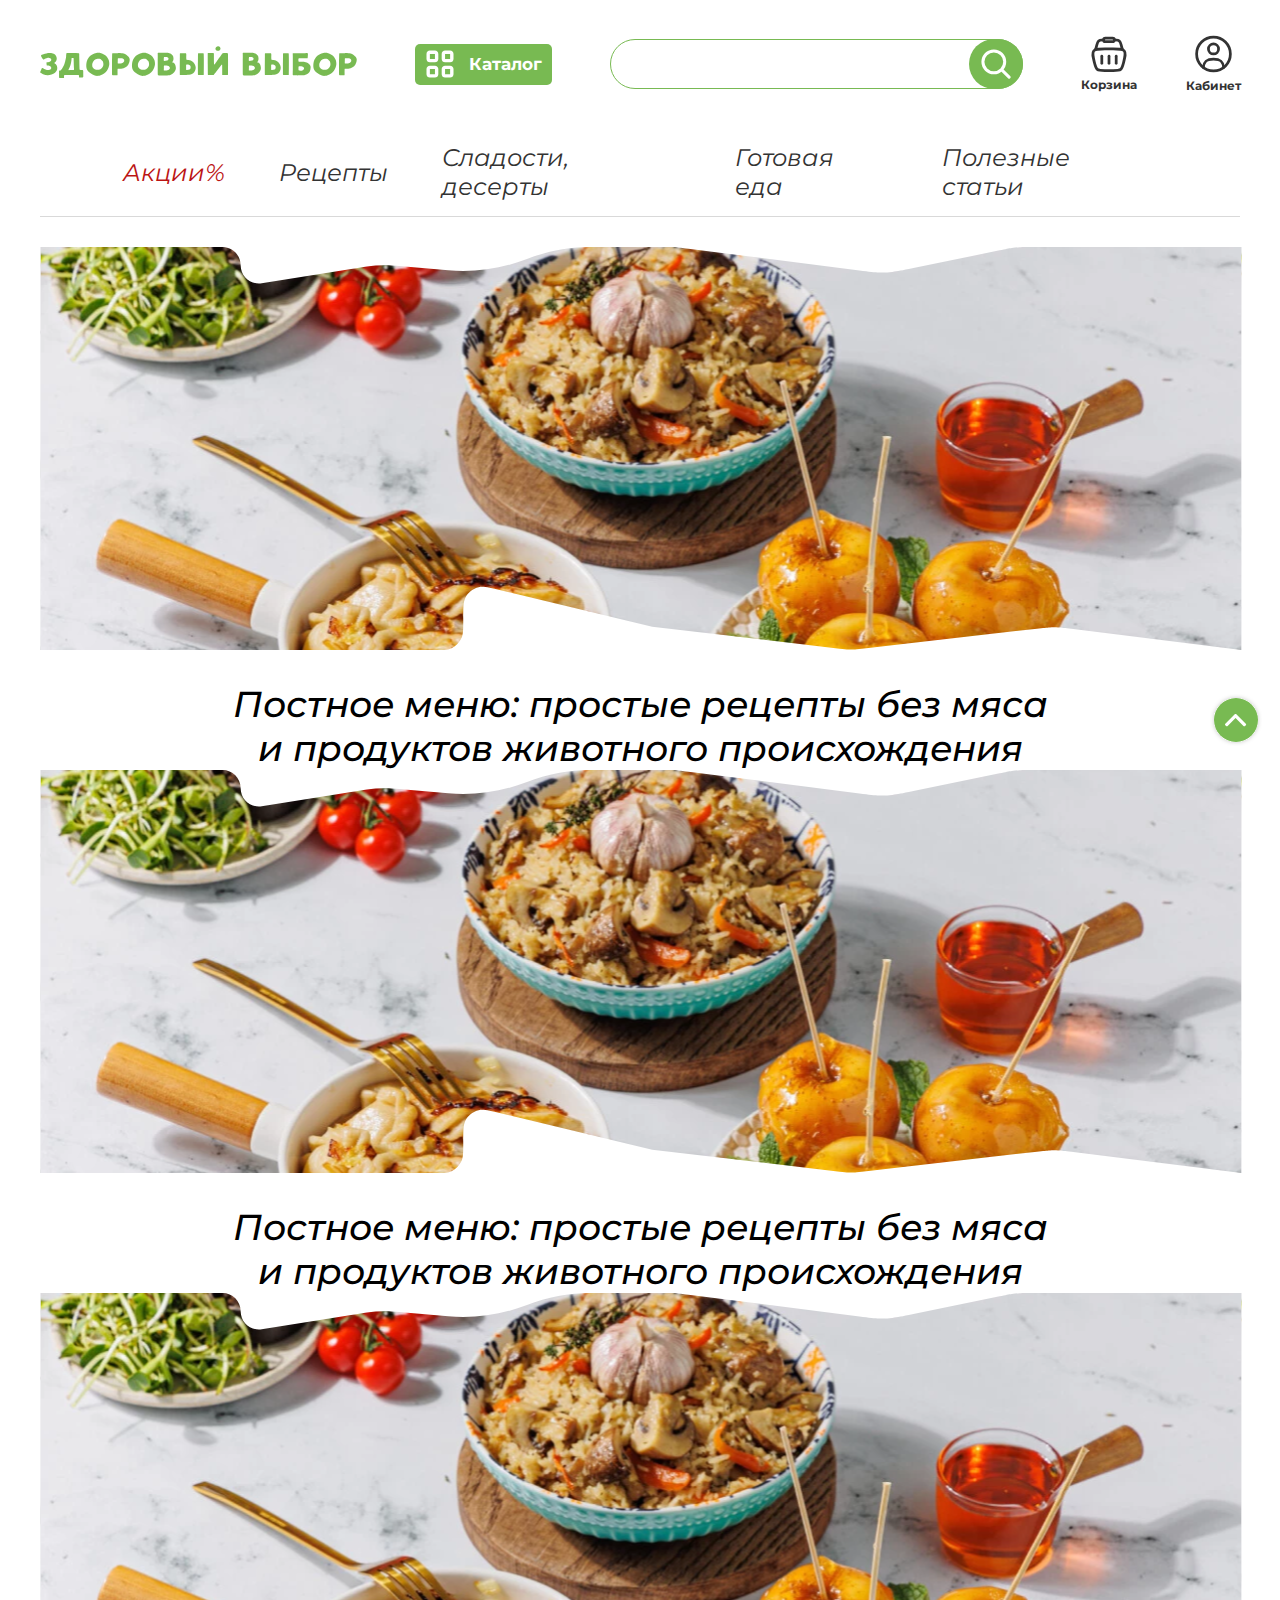
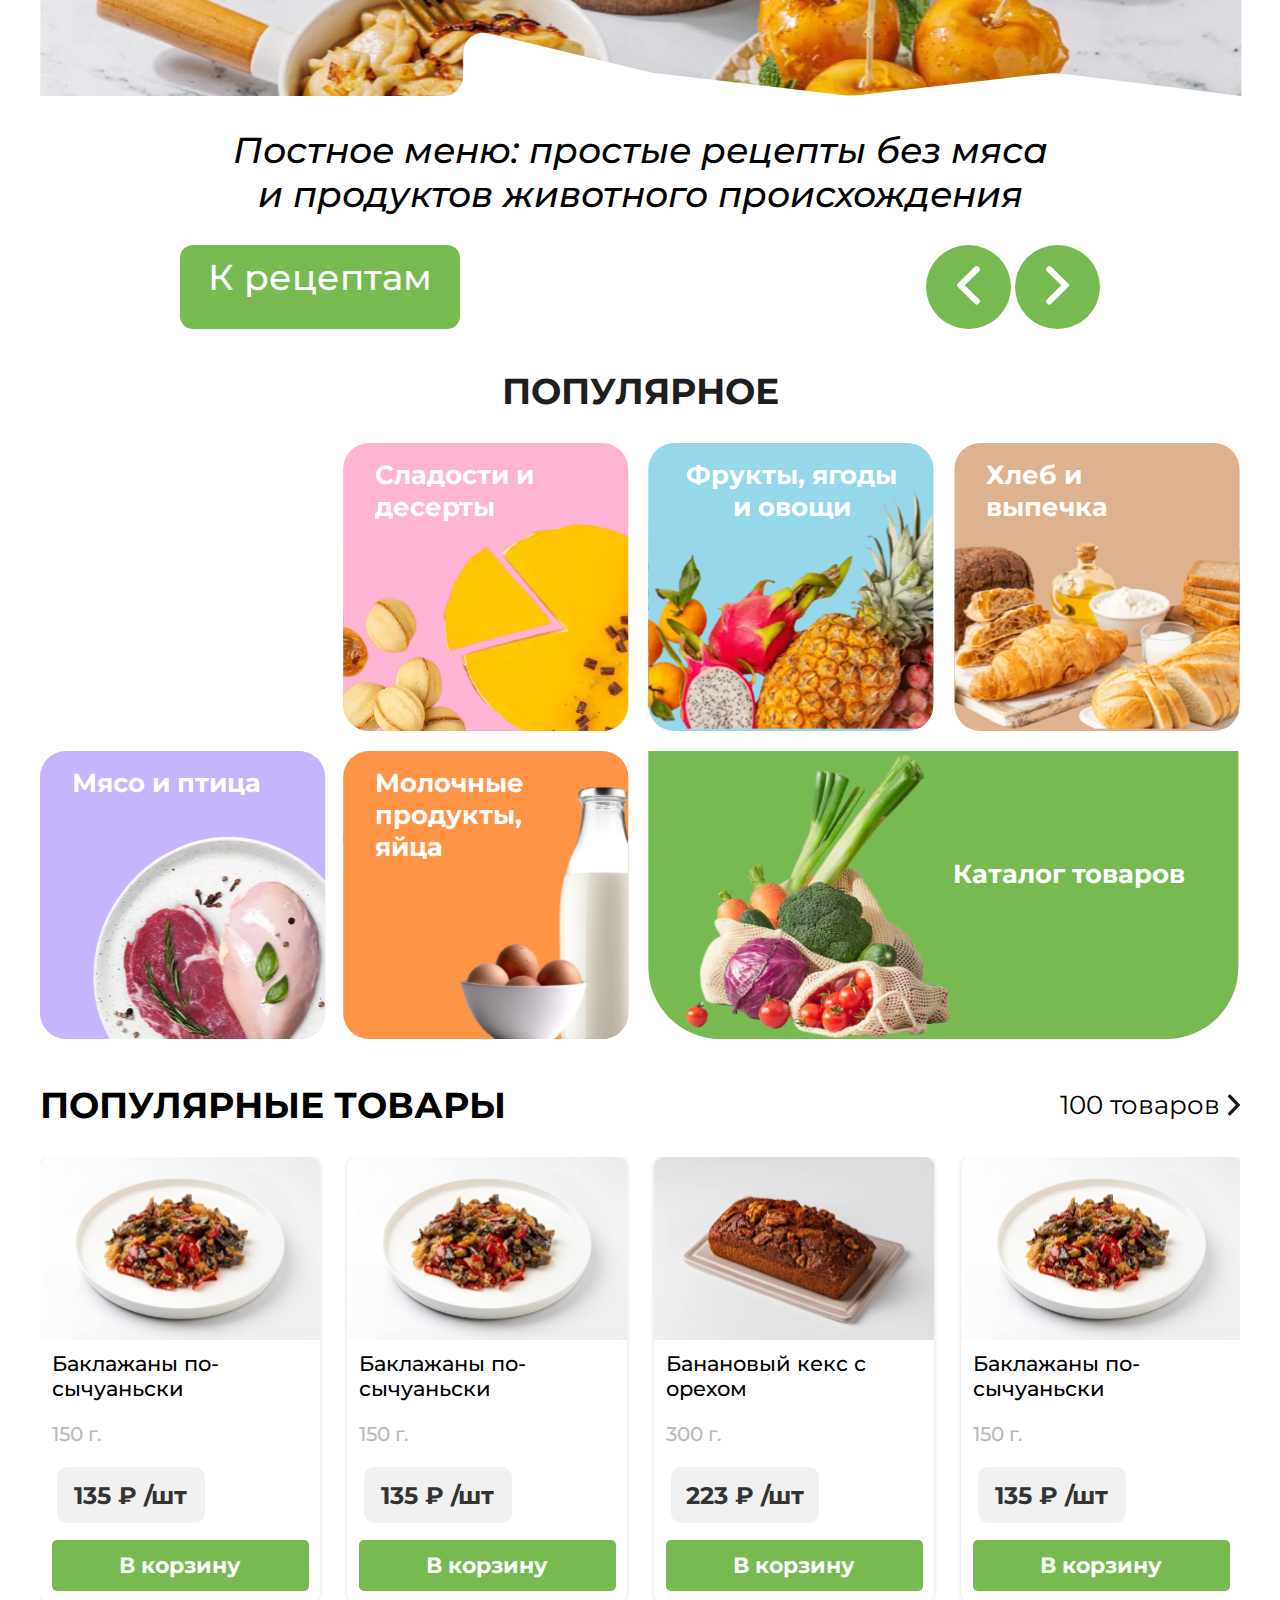
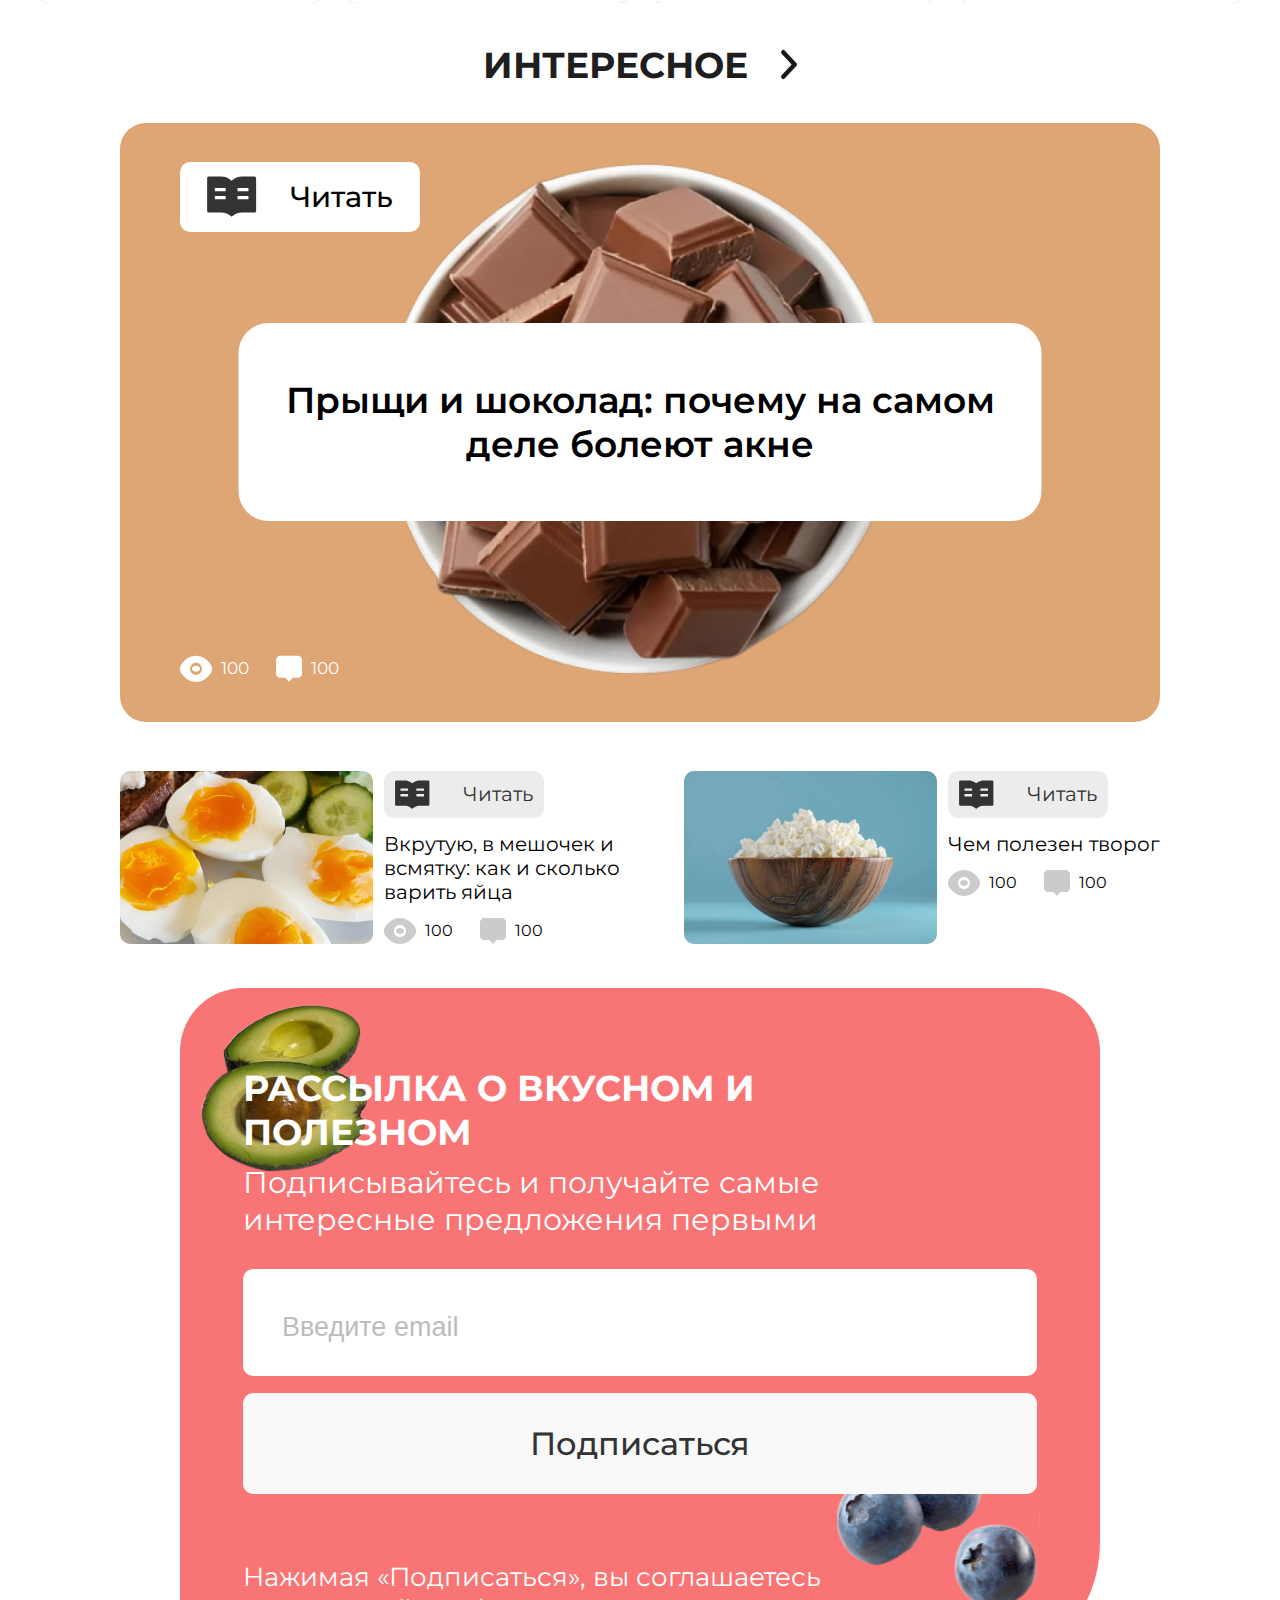
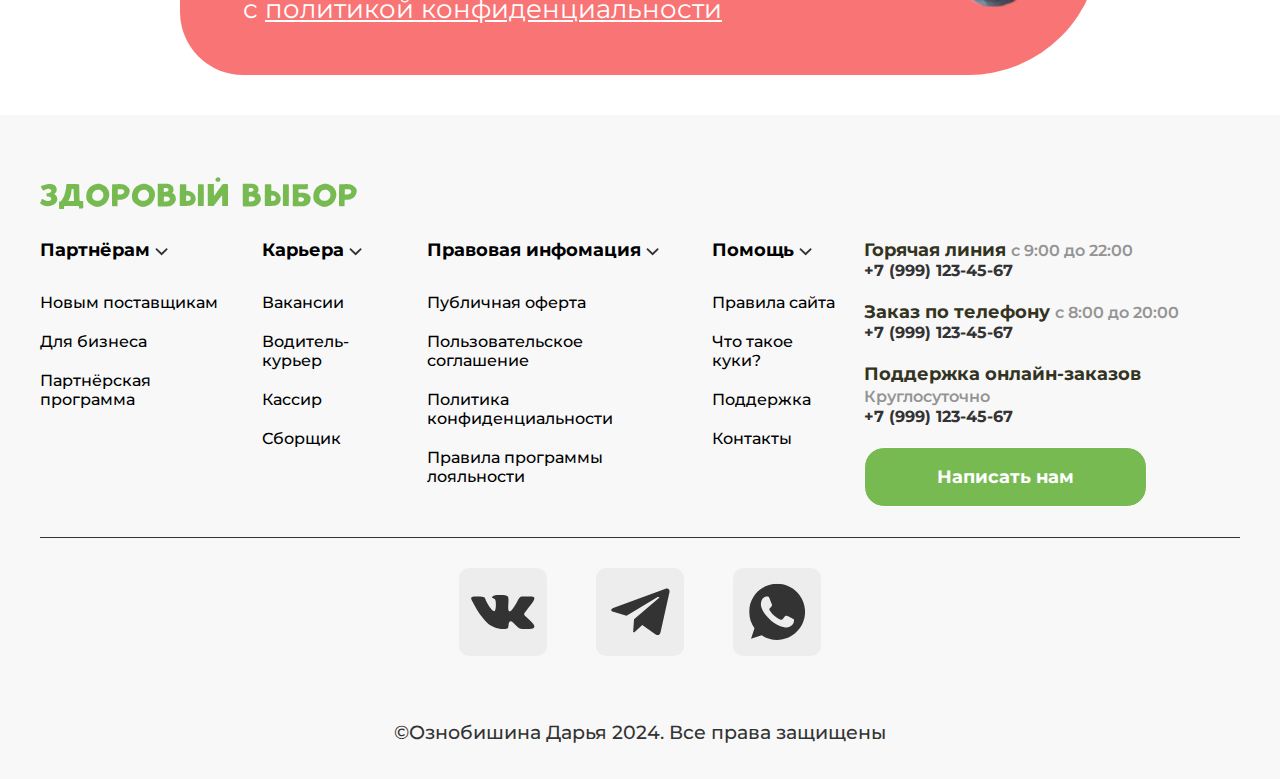
==== commit 8d34d7d3: "7 commit" ====
--- a/index.html
+++ b/index.html
@@ -155,10 +155,7 @@
                 <a href="product.html">
                     <div class="pop-image">
                         <img src="assets/image/product.svg" alt="">
-                        <div class="pop-star">
-                            <img src="assets/image/star.svg" alt="">
-                            <p>4.5</p>
-                        </div>
+
                     </div>
                     <div class="pop-title">
                         <p>Баклажаны по-сычуаньски</p>
@@ -178,10 +175,7 @@
                 <a href="product.html">
                     <div class="pop-image">
                         <img src="assets/image/product.svg" alt="">
-                        <div class="pop-star">
-                            <img src="assets/image/star.svg" alt="">
-                            <p>4.5</p>
-                        </div>
+
                     </div>
                     <div class="pop-title">
                         <p>Баклажаны по-сычуаньски</p>
@@ -200,10 +194,7 @@
             <div class="pop-item">
                 <div class="pop-image">
                     <img src="assets/image/product3.svg" alt="">
-                    <div class="pop-star">
-                        <img src="assets/image/star.svg" alt="">
-                        <p>4.5</p>
-                    </div>
+
                 </div>
                 <div class="pop-title">
                     <p>Банановый кекс с орехом</p>
@@ -221,10 +212,7 @@
             <div class="pop-item">
                 <div class="pop-image">
                     <img src="assets/image/product4.svg" alt="">
-                    <div class="pop-star">
-                        <img src="assets/image/star.svg" alt="">
-                        <p>4.5</p>
-                    </div>
+
                 </div>
                 <div class="pop-title">
                     <p>Баклажаны по-сычуаньски</p>
--- a/assets/css/style.css
+++ b/assets/css/style.css
@@ -3147,16 +3147,15 @@
         margin-left: 56px;
     }
 
-    .send-block form button,
-    .popular-block,
-    .pop-item,
-    .down-button,
-    .product-button,
-    .switch-pages-profile a,
-    .buttonCart {
+    .send-block form button:hover,
+    .popular-block:hover,
+    .pop-item:hover,
+    .down-button:hover,
+    .product-button:hover,
+    .switch-pages-profile a:hover,
+    .buttonCart:hover {
         pointer-events: none;
     }
-
 
 }
 
@@ -3363,7 +3362,7 @@
 
     .footer-down-accordion {
         max-width: 316px;
-        padding: 0;
+        padding-left: 20px;
     }
 
     .footer-accordion-up {
@@ -4216,13 +4215,13 @@
         margin-left: 32px;
     }
 
-    .send-block form button,
-    .popular-block,
-    .pop-item,
-    .down-button,
-    .product-button,
-    .switch-pages-profile a,
-    .buttonCart {
+    .send-block form button:hover,
+    .popular-block:hover,
+    .pop-item:hover,
+    .down-button:hover,
+    .product-button:hover,
+    .switch-pages-profile a:hover,
+    .buttonCart:hover {
         pointer-events: none;
     }
 }